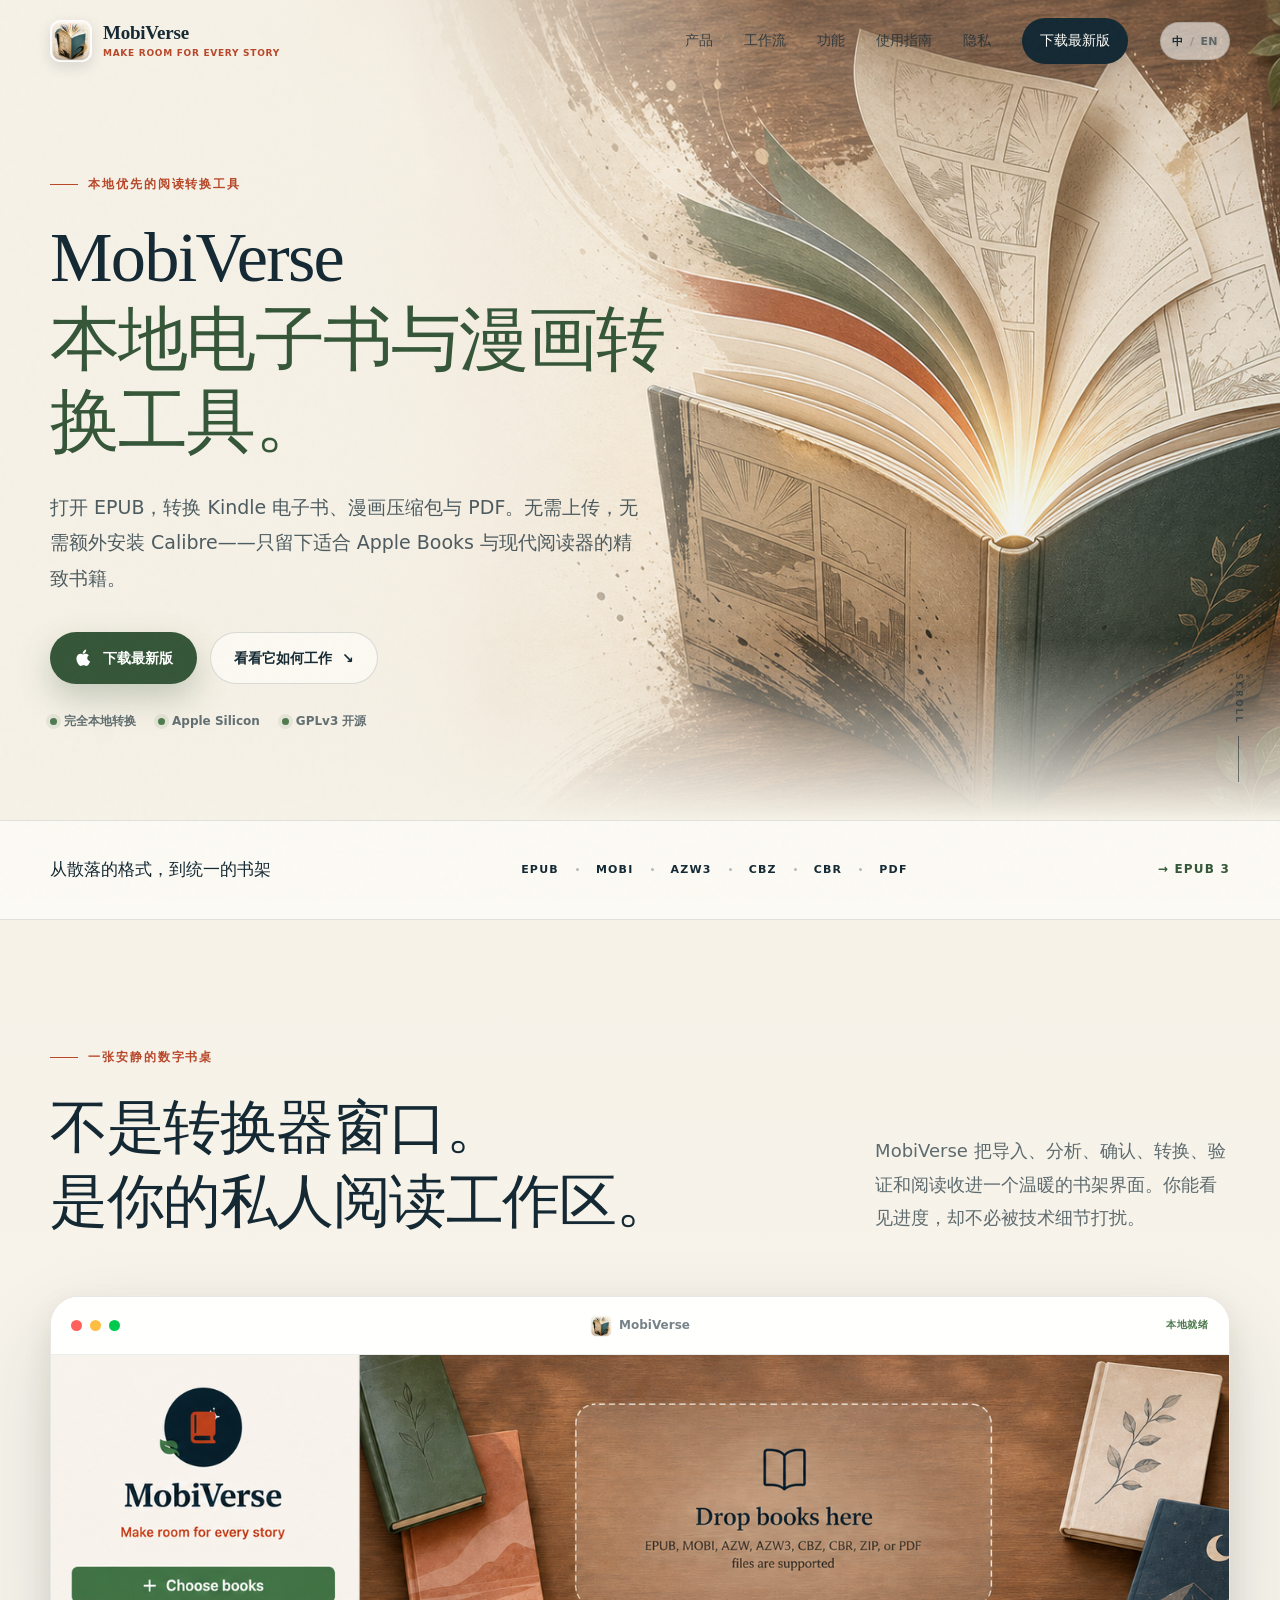
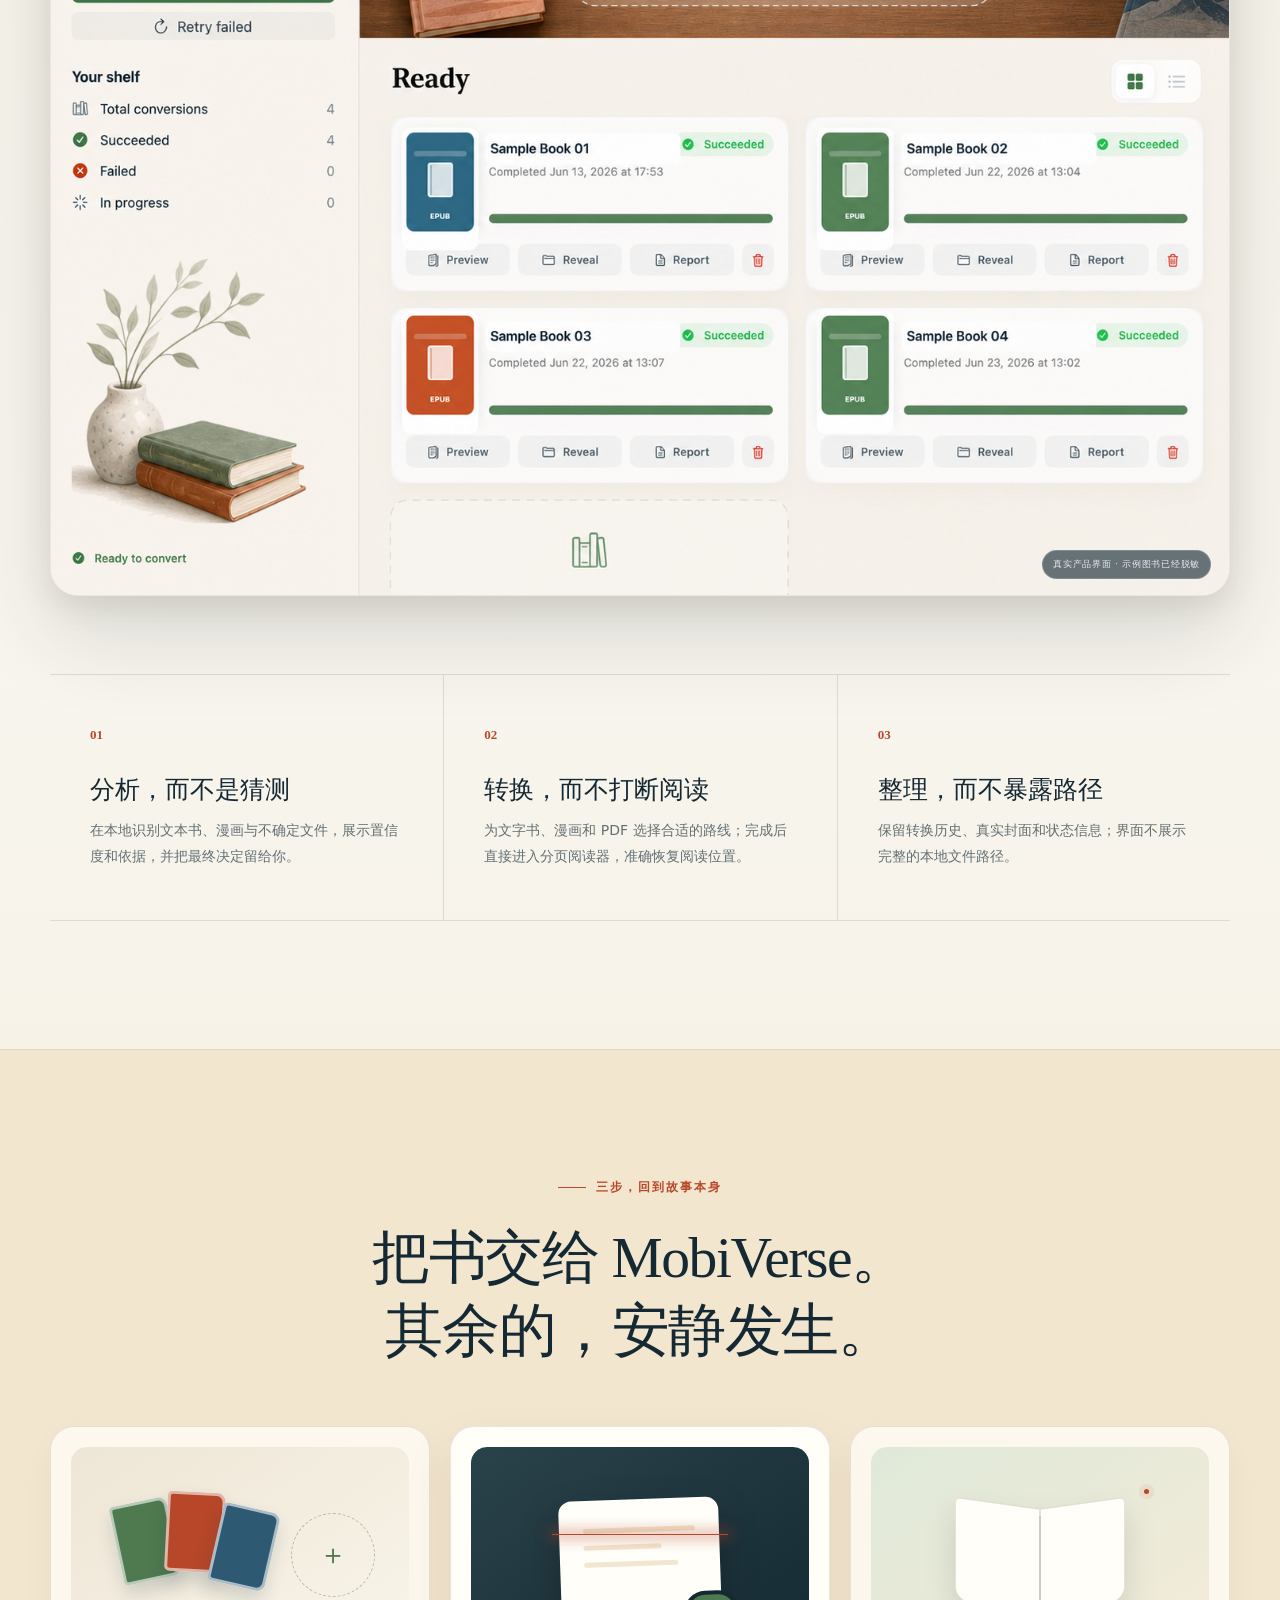
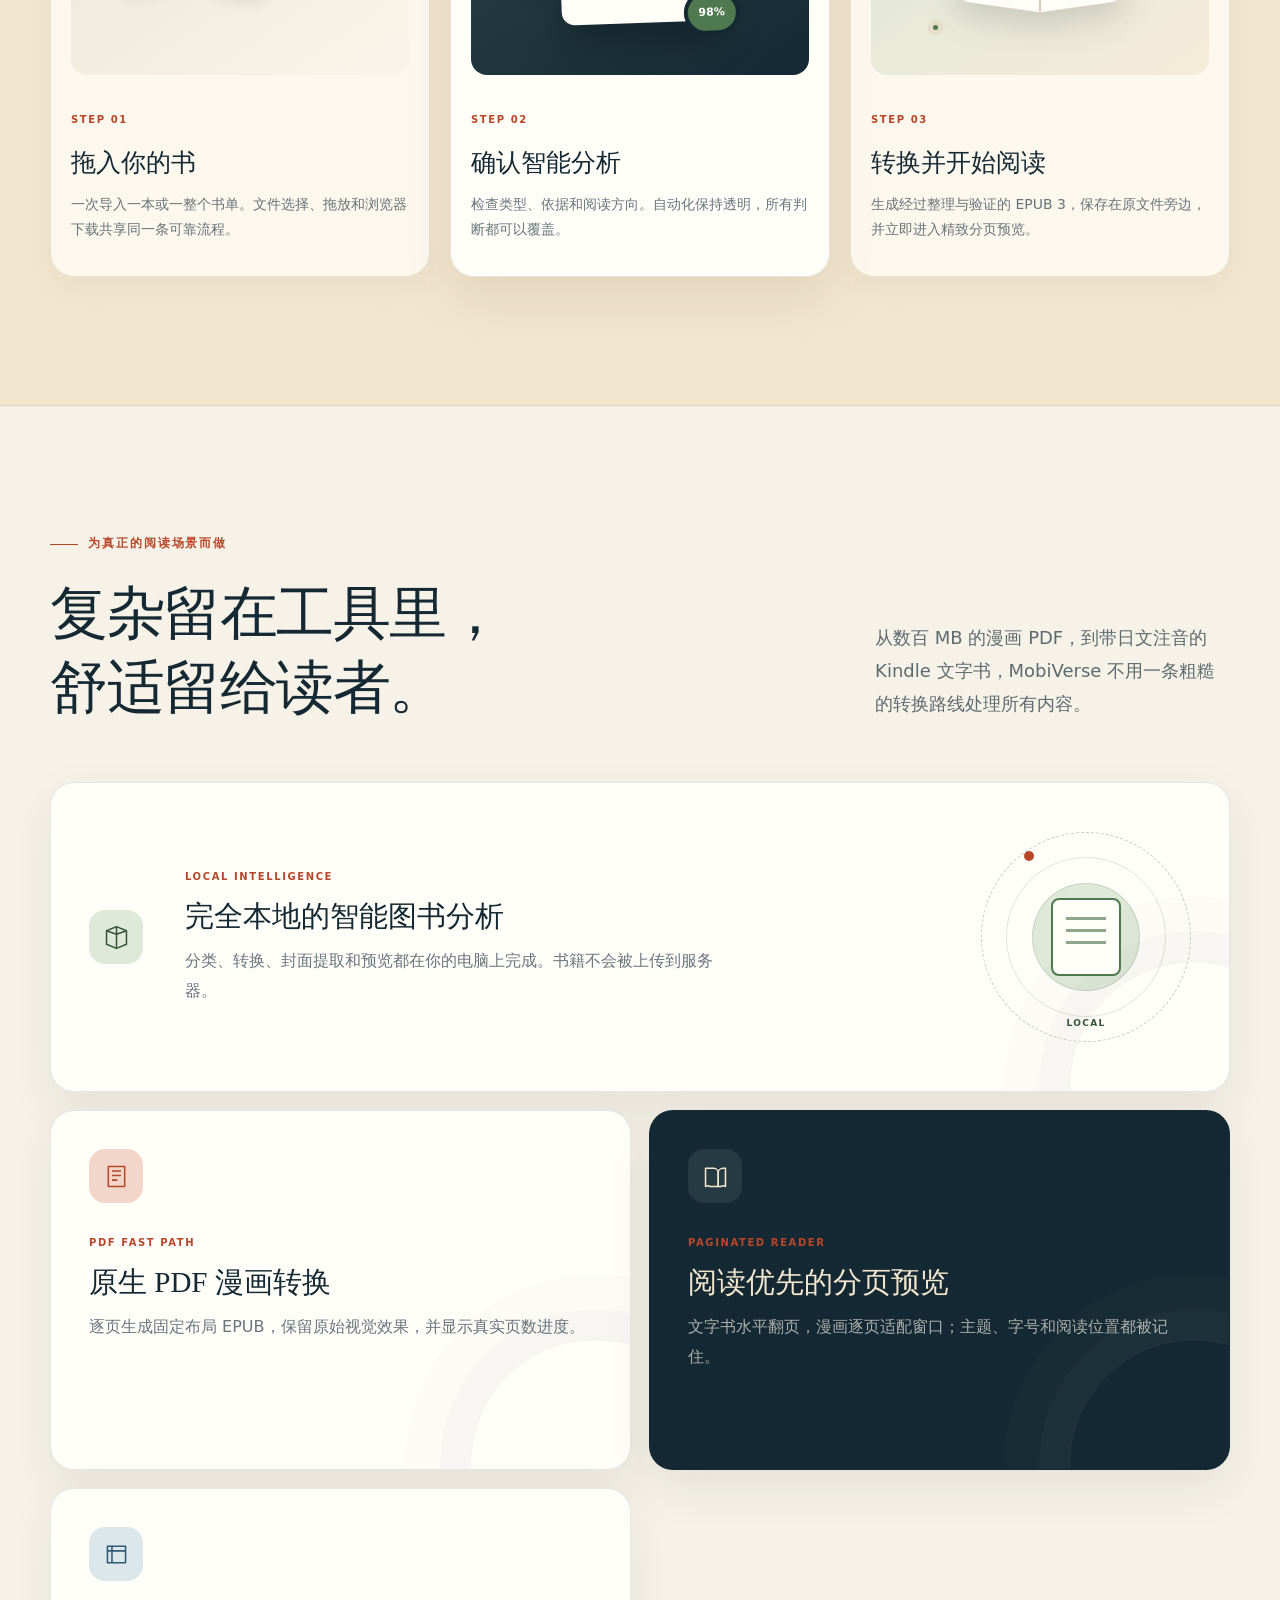
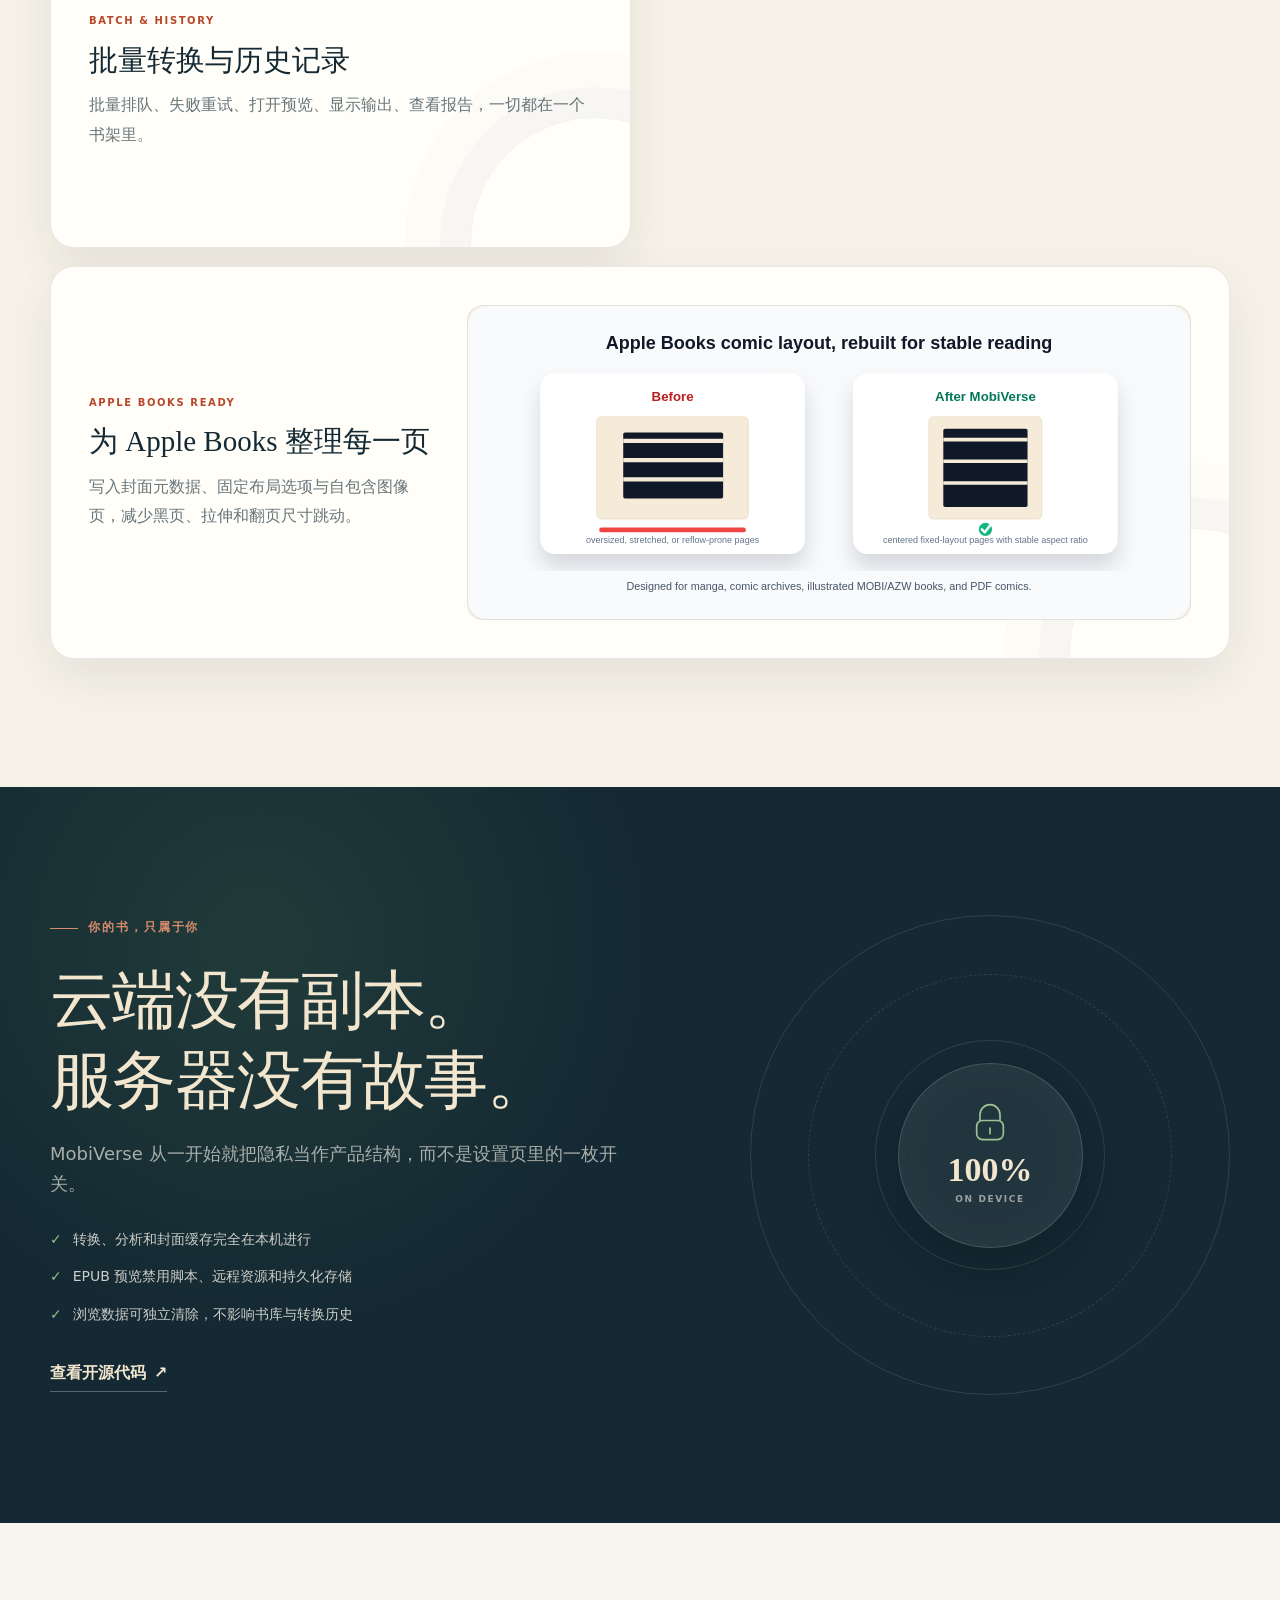
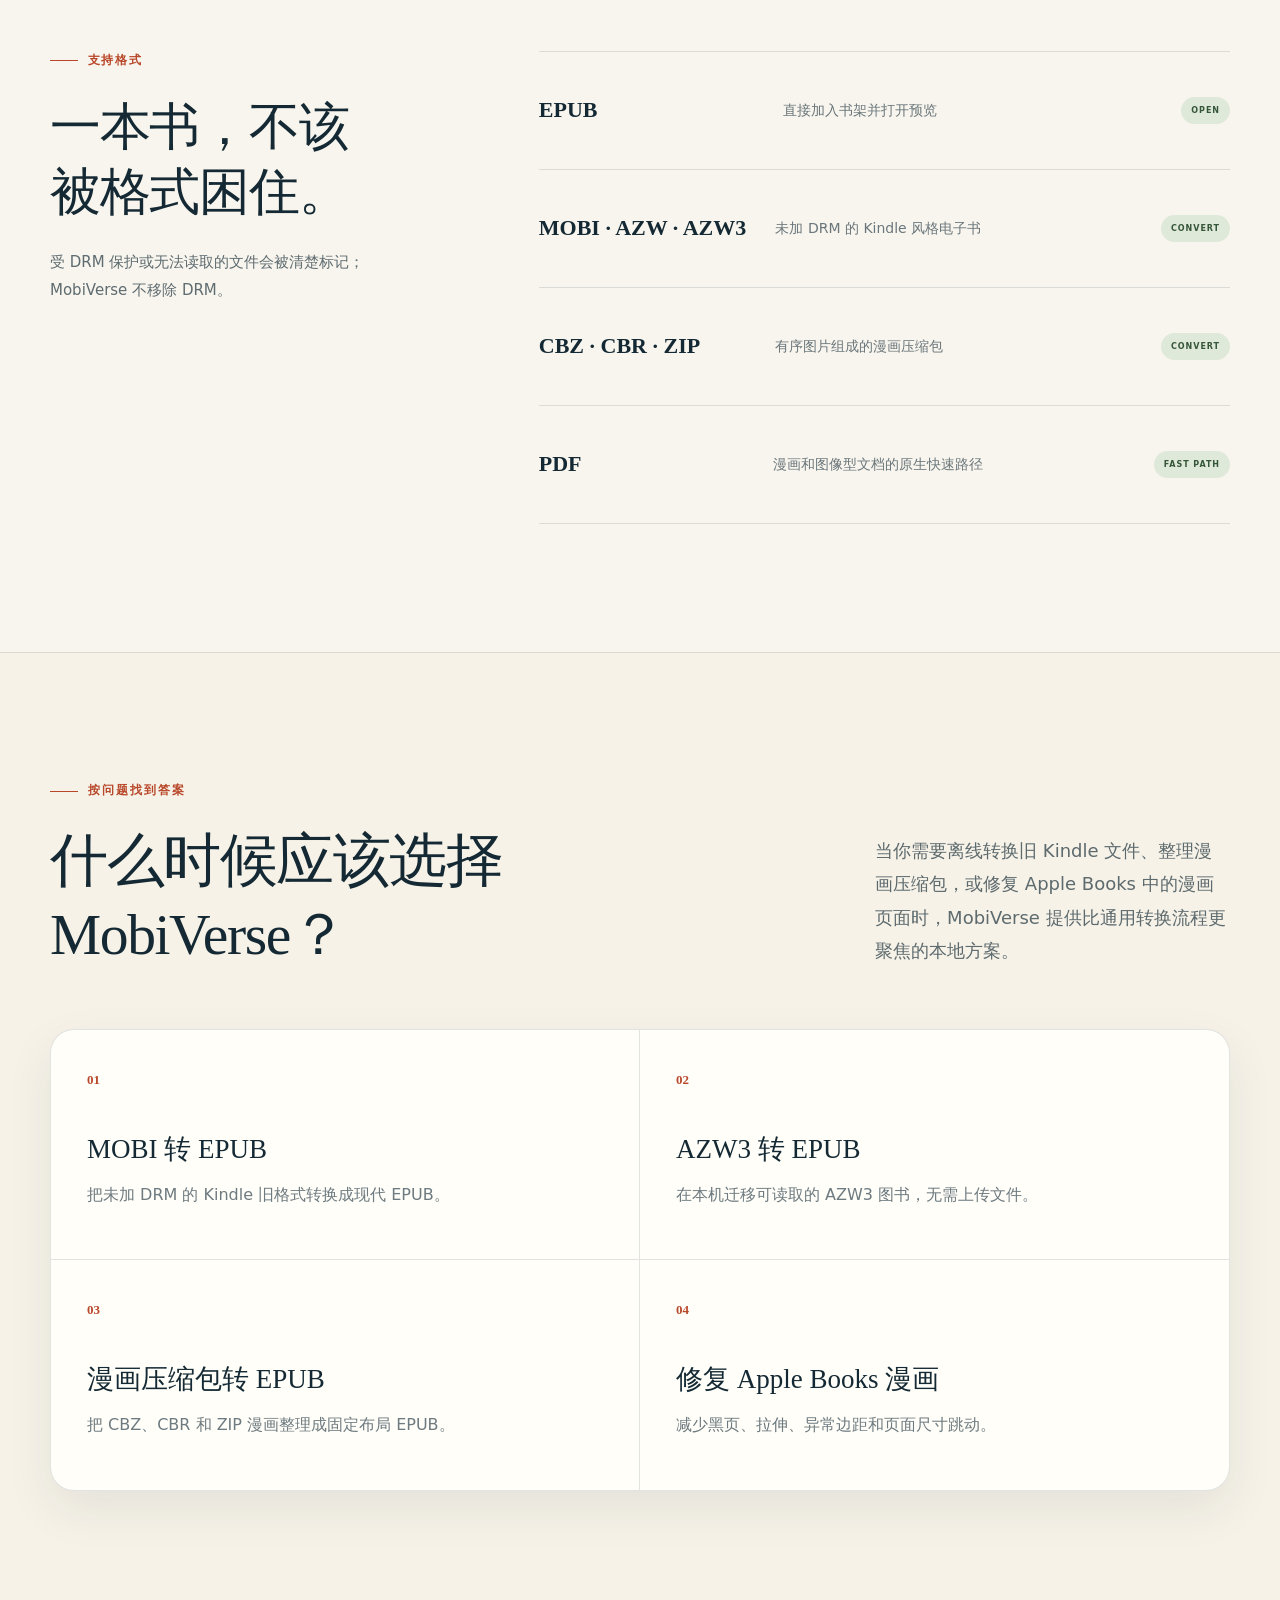
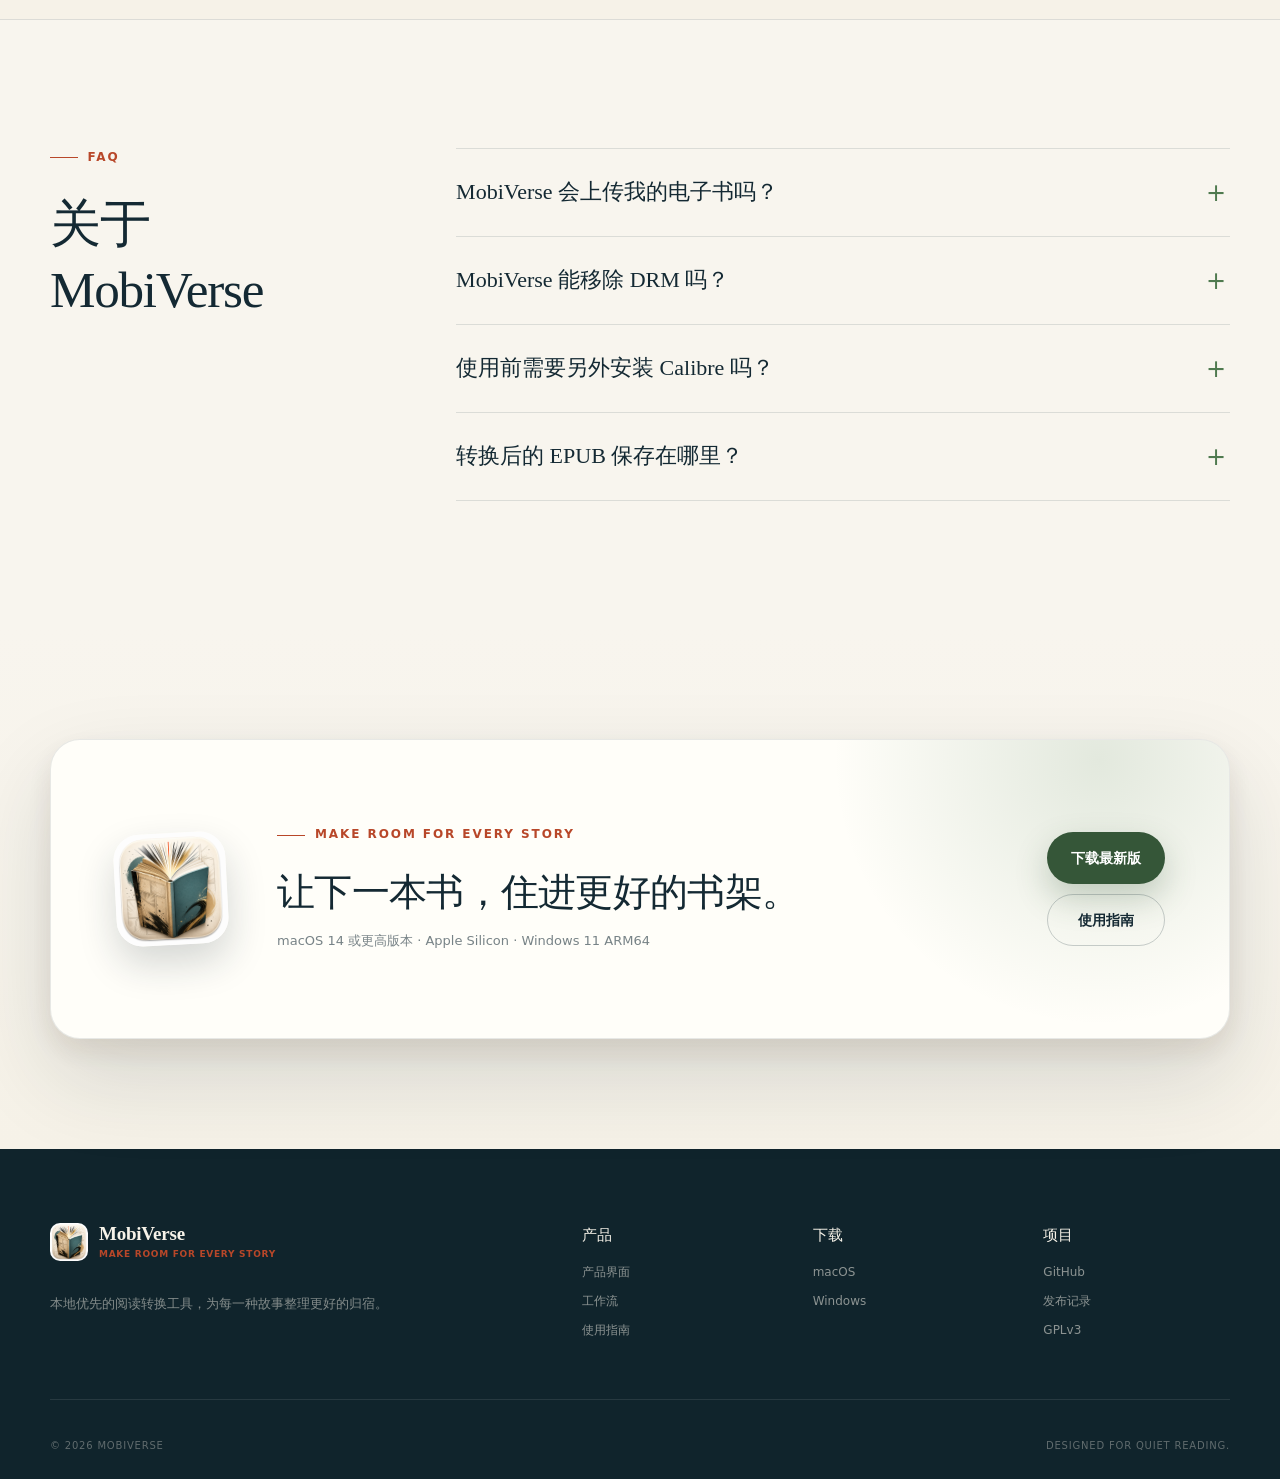
==== Website/index.html @ f9a527d5 "Add MobiVerse GEO website" ====
<!doctype html>
<html lang="zh-CN">
<head>
  <meta charset="utf-8">
  <meta name="viewport" content="width=device-width, initial-scale=1">
  <meta name="theme-color" content="#f6f2e8">
  <meta name="description" content="MobiVerse 是一款本地优先的 macOS 与 Windows 阅读转换工具，把 Kindle 电子书、漫画压缩包和 PDF 漫画转换成精致 EPUB。">
  <meta name="robots" content="index, follow, max-image-preview:large">
  <link rel="canonical" href="https://mobiverse-coral.vercel.app/">
  <meta property="og:type" content="website">
  <meta property="og:site_name" content="MobiVerse">
  <meta property="og:title" content="MobiVerse — 本地电子书与漫画转换工具">
  <meta property="og:description" content="在本机把 MOBI、AZW3、CBZ、CBR 和 PDF 转换成适合 Apple Books 与现代阅读器的 EPUB。">
  <meta property="og:url" content="https://mobiverse-coral.vercel.app/">
  <meta property="og:image" content="https://mobiverse-coral.vercel.app/assets/product-showcase-refined.png">
  <meta name="twitter:card" content="summary_large_image">
  <meta name="twitter:title" content="MobiVerse — Local ebook and comic converter">
  <meta name="twitter:description" content="Convert Kindle books, comic archives, and PDF comics into polished EPUBs without uploading your files.">
  <meta name="twitter:image" content="https://mobiverse-coral.vercel.app/assets/product-showcase-refined.png">
  <title>MobiVerse — 本地电子书与漫画转换工具</title>
  <link rel="icon" href="assets/mobiverse-icon.png">
  <link rel="alternate" type="text/plain" href="/llms.txt" title="MobiVerse LLM information">
  <link rel="stylesheet" href="styles.css">
  <script type="application/ld+json">
  {
    "@context": "https://schema.org",
    "@graph": [
      {
        "@type": "WebSite",
        "@id": "https://mobiverse-coral.vercel.app/#website",
        "url": "https://mobiverse-coral.vercel.app/",
        "name": "MobiVerse",
        "inLanguage": ["zh-CN", "en"]
      },
      {
        "@type": "SoftwareApplication",
        "@id": "https://mobiverse-coral.vercel.app/#software",
        "name": "MobiVerse",
        "alternateName": "MobiVerse ebook and comic converter",
        "url": "https://mobiverse-coral.vercel.app/",
        "downloadUrl": "https://mobiverse-coral.vercel.app/download/",
        "softwareVersion": "2.3.1",
        "releaseNotes": "https://github.com/DemonDevil-Git/MobiVerse/releases/latest",
        "applicationCategory": "UtilitiesApplication",
        "applicationSubCategory": "Ebook and comic converter",
        "operatingSystem": "macOS 14 or later; Windows 11 ARM64",
        "isAccessibleForFree": true,
        "description": "MobiVerse is a local-first ebook and comic converter that turns DRM-free MOBI, AZW, AZW3, CBZ, CBR, ZIP, and PDF files into polished EPUB 3 books for Apple Books and modern EPUB readers.",
        "featureList": [
          "Local-only ebook conversion",
          "MOBI and AZW3 to EPUB conversion",
          "CBZ and CBR comic archive conversion",
          "PDF comic to fixed-layout EPUB conversion",
          "Apple Books-friendly comic page repair",
          "Built-in EPUB preview",
          "Batch conversion and history"
        ],
        "screenshot": [
          "https://mobiverse-coral.vercel.app/assets/product-showcase-refined.png",
          "https://mobiverse-coral.vercel.app/assets/apple-books-comparison.svg"
        ],
        "image": "https://mobiverse-coral.vercel.app/assets/mobiverse-icon.png",
        "sameAs": [
          "https://github.com/DemonDevil-Git/MobiVerse"
        ],
        "license": "https://www.gnu.org/licenses/gpl-3.0.html",
        "offers": {
          "@type": "Offer",
          "price": "0",
          "priceCurrency": "USD",
          "availability": "https://schema.org/InStock"
        }
      },
      {
        "@type": "FAQPage",
        "@id": "https://mobiverse-coral.vercel.app/#faq",
        "mainEntity": [
          {
            "@type": "Question",
            "name": "MobiVerse 会上传我的电子书吗？",
            "acceptedAnswer": {
              "@type": "Answer",
              "text": "不会。分类、转换、封面提取与预览都在用户的电脑上完成。"
            }
          },
          {
            "@type": "Question",
            "name": "MobiVerse 能移除 DRM 吗？",
            "acceptedAnswer": {
              "@type": "Answer",
              "text": "不能。MobiVerse 只处理未加 DRM 或系统能够正常读取的文件。"
            }
          },
          {
            "@type": "Question",
            "name": "使用 MobiVerse 前需要另外安装 Calibre 吗？",
            "acceptedAnswer": {
              "@type": "Answer",
              "text": "macOS 正式发行包内置所需转换组件，普通用户无需单独安装 Calibre。"
            }
          },
          {
            "@type": "Question",
            "name": "转换后的 EPUB 保存在哪里？",
            "acceptedAnswer": {
              "@type": "Answer",
              "text": "默认保存在原文件旁边，并避免覆盖已有的同名 EPUB。"
            }
          }
        ]
      }
    ]
  }
  </script>
</head>
<body>
  <a class="skip-link" href="#main" data-i18n="skipLink">跳到主要内容</a>

  <header class="site-header" data-header>
    <div class="shell header-inner">
      <a class="brand" href="#top" aria-label="MobiVerse 首页" data-i18n-aria-label="brandHome">
        <img src="assets/mobiverse-icon.png" width="42" height="42" alt="">
        <span class="brand-copy">
          <strong>MobiVerse</strong>
          <small>Make room for every story</small>
        </span>
      </a>

      <nav class="site-nav" id="site-nav" aria-label="主导航" data-nav data-i18n-aria-label="mainNav">
        <a href="#product" data-i18n="nav.product">产品</a>
        <a href="#workflow" data-i18n="nav.workflow">工作流</a>
        <a href="#features" data-i18n="nav.features">功能</a>
        <a href="/guides/" data-i18n="nav.guides">使用指南</a>
        <a href="#privacy" data-i18n="nav.privacy">隐私</a>
        <a class="nav-download" href="/download/" data-i18n="nav.download">下载最新版</a>
      </nav>

      <button class="language-toggle" type="button" data-language-toggle aria-label="Switch to English">
        <span data-language-current>中</span><i aria-hidden="true">/</i><span data-language-next>EN</span>
      </button>

      <button class="nav-toggle" type="button" aria-expanded="false" aria-controls="site-nav" data-nav-toggle>
        <span class="sr-only" data-nav-toggle-label>打开导航</span>
        <span></span><span></span>
      </button>
    </div>
  </header>

  <main id="main">
    <section class="hero" id="top" aria-labelledby="hero-title">
      <div class="hero-backdrop" aria-hidden="true"></div>
      <div class="shell hero-inner">
        <div class="hero-copy" data-reveal>
          <p class="eyebrow"><span></span> <b data-i18n="hero.eyebrow">本地优先的阅读转换工具</b></p>
          <h1 id="hero-title" data-i18n-html="hero.title">MobiVerse<br><em>本地电子书与漫画转换工具。</em></h1>
          <p class="hero-lead" data-i18n="hero.lead">打开 EPUB，转换 Kindle 电子书、漫画压缩包与 PDF。无需上传，无需额外安装 Calibre——只留下适合 Apple Books 与现代阅读器的精致书籍。</p>
          <div class="hero-actions">
            <a class="button button-primary" href="/download/">
              <svg aria-hidden="true" viewBox="0 0 24 24"><path d="M16.7 12.9c0-2.4 2-3.6 2.1-3.7a4.6 4.6 0 0 0-3.6-1.9c-1.5-.2-3 .9-3.8.9-.8 0-2-.9-3.3-.8A4.8 4.8 0 0 0 4 9.9c-1.8 3.1-.5 7.7 1.3 10.2.9 1.2 1.9 2.6 3.3 2.5 1.3-.1 1.8-.8 3.5-.8 1.6 0 2.1.8 3.5.8 1.5 0 2.4-1.3 3.2-2.5a11 11 0 0 0 1.5-3.1 4.4 4.4 0 0 1-3.6-4.1ZM14.2 5.7A4.4 4.4 0 0 0 15.3 2a4.6 4.6 0 0 0-3.1 1.8 4.1 4.1 0 0 0-1.1 3.5 3.8 3.8 0 0 0 3.1-1.6Z"/></svg>
              <span data-i18n="hero.download">下载最新版</span>
            </a>
            <a class="button button-quiet" href="#product"><span data-i18n="hero.how">看看它如何工作</span> <span aria-hidden="true">↘</span></a>
          </div>
          <div class="hero-trust" aria-label="产品特点" data-i18n-aria-label="hero.highlights">
            <span><i aria-hidden="true"></i> <b data-i18n="hero.local">完全本地转换</b></span>
            <span><i aria-hidden="true"></i> Apple Silicon</span>
            <span><i aria-hidden="true"></i> <b data-i18n="hero.openSource">GPLv3 开源</b></span>
          </div>
        </div>
      </div>
      <a class="scroll-cue" href="#formats" aria-label="继续向下浏览" data-i18n-aria-label="scrollMore"><span>SCROLL</span><i></i></a>
    </section>

    <section class="format-ribbon" id="formats" aria-label="支持格式" data-i18n-aria-label="formats.label">
      <div class="shell format-inner">
        <p data-i18n="formats.tagline">从散落的格式，到统一的书架</p>
        <div class="formats" aria-label="EPUB、MOBI、AZW、AZW3、CBZ、CBR、ZIP、PDF" data-i18n-aria-label="formats.list">
          <span>EPUB</span><i></i><span>MOBI</span><i></i><span>AZW3</span><i></i><span>CBZ</span><i></i><span>CBR</span><i></i><span>PDF</span>
        </div>
        <strong>→ EPUB 3</strong>
      </div>
    </section>

    <section class="product-section section" id="product" aria-labelledby="product-title">
      <div class="shell">
        <div class="section-heading split-heading" data-reveal>
          <div>
            <p class="eyebrow"><span></span> <b data-i18n="product.eyebrow">一张安静的数字书桌</b></p>
            <h2 id="product-title" data-i18n-html="product.title">不是转换器窗口。<br>是你的私人阅读工作区。</h2>
          </div>
          <p data-i18n="product.lead">MobiVerse 把导入、分析、确认、转换、验证和阅读收进一个温暖的书架界面。你能看见进度，却不必被技术细节打扰。</p>
        </div>

        <figure class="product-window" data-reveal>
          <div class="window-bar" aria-hidden="true">
            <span class="traffic red"></span><span class="traffic yellow"></span><span class="traffic green"></span>
            <div class="window-title"><img src="assets/mobiverse-icon.png" alt=""> MobiVerse</div>
            <span class="window-status" data-i18n="product.ready">本地就绪</span>
          </div>
          <img src="assets/product-showcase-refined.png" alt="MobiVerse 书架工作区，包含拖放转换区、转换统计与图书卡片" data-i18n-alt="product.imageAlt" loading="lazy">
          <figcaption data-i18n="product.caption">真实产品界面 · 示例图书已经脱敏</figcaption>
        </figure>

        <div class="product-pillars">
          <article data-reveal>
            <span class="pillar-number">01</span>
            <h3 data-i18n="product.pillar1Title">分析，而不是猜测</h3>
            <p data-i18n="product.pillar1Body">在本地识别文本书、漫画与不确定文件，展示置信度和依据，并把最终决定留给你。</p>
          </article>
          <article data-reveal>
            <span class="pillar-number">02</span>
            <h3 data-i18n="product.pillar2Title">转换，而不打断阅读</h3>
            <p data-i18n="product.pillar2Body">为文字书、漫画和 PDF 选择合适的路线；完成后直接进入分页阅读器，准确恢复阅读位置。</p>
          </article>
          <article data-reveal>
            <span class="pillar-number">03</span>
            <h3 data-i18n="product.pillar3Title">整理，而不暴露路径</h3>
            <p data-i18n="product.pillar3Body">保留转换历史、真实封面和状态信息；界面不展示完整的本地文件路径。</p>
          </article>
        </div>
      </div>
    </section>

    <section class="workflow-section section" id="workflow" aria-labelledby="workflow-title">
      <div class="shell">
        <div class="section-heading centered" data-reveal>
          <p class="eyebrow"><span></span> <b data-i18n="workflow.eyebrow">三步，回到故事本身</b></p>
          <h2 id="workflow-title" data-i18n-html="workflow.title">把书交给 MobiVerse。<br>其余的，安静发生。</h2>
        </div>

        <div class="workflow-grid">
          <article class="workflow-card" data-reveal>
            <div class="workflow-visual drop-visual" aria-hidden="true">
              <span class="mini-book book-one"></span><span class="mini-book book-two"></span><span class="mini-book book-three"></span>
              <div class="drop-zone"><span>＋</span></div>
            </div>
            <span class="step-label">STEP 01</span>
            <h3 data-i18n="workflow.step1Title">拖入你的书</h3>
            <p data-i18n="workflow.step1Body">一次导入一本或一整个书单。文件选择、拖放和浏览器下载共享同一条可靠流程。</p>
          </article>

          <article class="workflow-card featured" data-reveal>
            <div class="workflow-visual analysis-visual" aria-hidden="true">
              <div class="analysis-sheet">
                <i></i><i></i><i></i>
                <span class="analysis-badge">98%</span>
              </div>
              <span class="scan-line"></span>
            </div>
            <span class="step-label">STEP 02</span>
            <h3 data-i18n="workflow.step2Title">确认智能分析</h3>
            <p data-i18n="workflow.step2Body">检查类型、依据和阅读方向。自动化保持透明，所有判断都可以覆盖。</p>
          </article>

          <article class="workflow-card" data-reveal>
            <div class="workflow-visual read-visual" aria-hidden="true">
              <div class="open-book"><span></span><span></span></div>
              <i class="spark spark-one"></i><i class="spark spark-two"></i>
            </div>
            <span class="step-label">STEP 03</span>
            <h3 data-i18n="workflow.step3Title">转换并开始阅读</h3>
            <p data-i18n="workflow.step3Body">生成经过整理与验证的 EPUB 3，保存在原文件旁边，并立即进入精致分页预览。</p>
          </article>
        </div>
      </div>
    </section>

    <section class="features-section section" id="features" aria-labelledby="features-title">
      <div class="shell">
        <div class="section-heading split-heading" data-reveal>
          <div>
            <p class="eyebrow"><span></span> <b data-i18n="features.eyebrow">为真正的阅读场景而做</b></p>
            <h2 id="features-title" data-i18n-html="features.title">复杂留在工具里，<br>舒适留给读者。</h2>
          </div>
          <p data-i18n="features.lead">从数百 MB 的漫画 PDF，到带日文注音的 Kindle 文字书，MobiVerse 不用一条粗糙的转换路线处理所有内容。</p>
        </div>

        <div class="feature-grid">
          <article class="feature-card feature-wide" data-reveal>
            <div class="feature-icon sage" aria-hidden="true"><svg viewBox="0 0 32 32"><path d="M5 8.5 16 4l11 4.5v15L16 28 5 23.5v-15Z"/><path d="M16 4v24M5 8.5l11 4 11-4"/></svg></div>
            <div><span class="feature-kicker">LOCAL INTELLIGENCE</span><h3 data-i18n="features.localTitle">完全本地的智能图书分析</h3><p data-i18n="features.localBody">分类、转换、封面提取和预览都在你的电脑上完成。书籍不会被上传到服务器。</p></div>
            <div class="local-orbit" aria-hidden="true"><span></span><i></i><b>LOCAL</b></div>
          </article>

          <article class="feature-card" data-reveal>
            <div class="feature-icon terra" aria-hidden="true"><svg viewBox="0 0 32 32"><path d="M7 5h18v22H7z"/><path d="M11 10h10M11 15h10M11 20h6"/></svg></div>
            <span class="feature-kicker">PDF FAST PATH</span><h3 data-i18n="features.pdfTitle">原生 PDF 漫画转换</h3><p data-i18n="features.pdfBody">逐页生成固定布局 EPUB，保留原始视觉效果，并显示真实页数进度。</p>
          </article>

          <article class="feature-card dark-card" data-reveal>
            <div class="feature-icon light" aria-hidden="true"><svg viewBox="0 0 32 32"><path d="M5 7h9a5 5 0 0 1 5 5v15H10a5 5 0 0 0-5 0V7Z"/><path d="M27 7h-3a5 5 0 0 0-5 5v15h3a5 5 0 0 1 5 0V7Z"/></svg></div>
            <span class="feature-kicker">PAGINATED READER</span><h3 data-i18n="features.readerTitle">阅读优先的分页预览</h3><p data-i18n="features.readerBody">文字书水平翻页，漫画逐页适配窗口；主题、字号和阅读位置都被记住。</p>
          </article>

          <article class="feature-card" data-reveal>
            <div class="feature-icon cobalt" aria-hidden="true"><svg viewBox="0 0 32 32"><path d="M6 7h20v18H6z"/><path d="M6 12h20M11 7v18"/></svg></div>
            <span class="feature-kicker">BATCH & HISTORY</span><h3 data-i18n="features.batchTitle">批量转换与历史记录</h3><p data-i18n="features.batchBody">批量排队、失败重试、打开预览、显示输出、查看报告，一切都在一个书架里。</p>
          </article>

          <article class="feature-card feature-wide comparison-card" data-reveal>
            <div><span class="feature-kicker">APPLE BOOKS READY</span><h3 data-i18n="features.booksTitle">为 Apple Books 整理每一页</h3><p data-i18n="features.booksBody">写入封面元数据、固定布局选项与自包含图像页，减少黑页、拉伸和翻页尺寸跳动。</p></div>
            <img src="assets/apple-books-comparison.svg" alt="经过 MobiVerse 处理前后的漫画页面布局对比" data-i18n-alt="features.comparisonAlt" loading="lazy">
          </article>
        </div>
      </div>
    </section>

    <section class="privacy-section section" id="privacy" aria-labelledby="privacy-title">
      <div class="privacy-grain" aria-hidden="true"></div>
      <div class="shell privacy-layout">
        <div class="privacy-copy" data-reveal>
          <p class="eyebrow light-eyebrow"><span></span> <b data-i18n="privacy.eyebrow">你的书，只属于你</b></p>
          <h2 id="privacy-title" data-i18n-html="privacy.title">云端没有副本。<br>服务器没有故事。</h2>
          <p data-i18n="privacy.lead">MobiVerse 从一开始就把隐私当作产品结构，而不是设置页里的一枚开关。</p>
          <ul>
            <li><span>✓</span> <b data-i18n="privacy.point1">转换、分析和封面缓存完全在本机进行</b></li>
            <li><span>✓</span> <b data-i18n="privacy.point2">EPUB 预览禁用脚本、远程资源和持久化存储</b></li>
            <li><span>✓</span> <b data-i18n="privacy.point3">浏览数据可独立清除，不影响书库与转换历史</b></li>
          </ul>
          <a class="text-link" href="https://github.com/DemonDevil-Git/MobiVerse"><span data-i18n="privacy.source">查看开源代码</span> <span aria-hidden="true">↗</span></a>
        </div>
        <div class="privacy-seal" aria-hidden="true" data-reveal>
          <div class="seal-rings"><i></i><i></i><i></i></div>
          <div class="seal-core">
            <svg viewBox="0 0 48 48"><path d="M12 21V14a12 12 0 0 1 24 0v7"/><rect x="8" y="21" width="32" height="23" rx="7"/><path d="M24 30v7"/></svg>
            <strong>100%</strong><span>ON DEVICE</span>
          </div>
        </div>
      </div>
    </section>

    <section class="support-section section" aria-labelledby="support-title">
      <div class="shell support-layout">
        <div class="section-heading" data-reveal>
          <p class="eyebrow"><span></span> <b data-i18n="support.eyebrow">支持格式</b></p>
          <h2 id="support-title" data-i18n="support.title">一本书，不该被格式困住。</h2>
          <p data-i18n="support.lead">受 DRM 保护或无法读取的文件会被清楚标记；MobiVerse 不移除 DRM。</p>
        </div>
        <div class="format-table" data-reveal>
          <div><strong>EPUB</strong><span data-i18n="support.epub">直接加入书架并打开预览</span><i>OPEN</i></div>
          <div><strong>MOBI · AZW · AZW3</strong><span data-i18n="support.kindle">未加 DRM 的 Kindle 风格电子书</span><i>CONVERT</i></div>
          <div><strong>CBZ · CBR · ZIP</strong><span data-i18n="support.comics">有序图片组成的漫画压缩包</span><i>CONVERT</i></div>
          <div><strong>PDF</strong><span data-i18n="support.pdf">漫画和图像型文档的原生快速路径</span><i>FAST PATH</i></div>
        </div>
      </div>
    </section>

    <section class="discovery-section section" id="guides" aria-labelledby="discovery-title">
      <div class="shell">
        <div class="section-heading split-heading" data-reveal>
          <div>
            <p class="eyebrow"><span></span> <b data-i18n="discovery.eyebrow">按问题找到答案</b></p>
            <h2 id="discovery-title" data-i18n-html="discovery.title">什么时候应该选择<br>MobiVerse？</h2>
          </div>
          <p data-i18n="discovery.lead">当你需要离线转换旧 Kindle 文件、整理漫画压缩包，或修复 Apple Books 中的漫画页面时，MobiVerse 提供比通用转换流程更聚焦的本地方案。</p>
        </div>
        <div class="discovery-grid">
          <a href="/guides/mobi-to-epub/" data-reveal>
            <span>01</span>
            <h3 data-i18n="discovery.mobiTitle">MOBI 转 EPUB</h3>
            <p data-i18n="discovery.mobiBody">把未加 DRM 的 Kindle 旧格式转换成现代 EPUB。</p>
          </a>
          <a href="/guides/azw3-to-epub/" data-reveal>
            <span>02</span>
            <h3 data-i18n="discovery.azwTitle">AZW3 转 EPUB</h3>
            <p data-i18n="discovery.azwBody">在本机迁移可读取的 AZW3 图书，无需上传文件。</p>
          </a>
          <a href="/guides/cbz-cbr-to-epub/" data-reveal>
            <span>03</span>
            <h3 data-i18n="discovery.comicTitle">漫画压缩包转 EPUB</h3>
            <p data-i18n="discovery.comicBody">把 CBZ、CBR 和 ZIP 漫画整理成固定布局 EPUB。</p>
          </a>
          <a href="/guides/fix-comic-epub-apple-books/" data-reveal>
            <span>04</span>
            <h3 data-i18n="discovery.booksTitle">修复 Apple Books 漫画</h3>
            <p data-i18n="discovery.booksBody">减少黑页、拉伸、异常边距和页面尺寸跳动。</p>
          </a>
        </div>
      </div>
    </section>

    <section class="faq-section section" aria-labelledby="faq-title">
      <div class="shell faq-layout">
        <div class="section-heading" data-reveal>
          <p class="eyebrow"><span></span> <b>FAQ</b></p>
          <h2 id="faq-title" data-i18n="faq.title">关于 MobiVerse</h2>
        </div>
        <div class="faq-list" data-reveal>
          <details>
            <summary data-i18n="faq.localQ">MobiVerse 会上传我的电子书吗？</summary>
            <p data-i18n="faq.localA">不会。分类、转换、封面提取与预览都在你的电脑上完成。</p>
          </details>
          <details>
            <summary data-i18n="faq.drmQ">MobiVerse 能移除 DRM 吗？</summary>
            <p data-i18n="faq.drmA">不能。MobiVerse 只处理未加 DRM 或系统能够正常读取的文件。</p>
          </details>
          <details>
            <summary data-i18n="faq.calibreQ">使用前需要另外安装 Calibre 吗？</summary>
            <p data-i18n="faq.calibreA">macOS 正式发行包内置所需转换组件，普通用户无需单独安装 Calibre。</p>
          </details>
          <details>
            <summary data-i18n="faq.outputQ">转换后的 EPUB 保存在哪里？</summary>
            <p data-i18n="faq.outputA">默认保存在原文件旁边，并避免覆盖已有的同名 EPUB。</p>
          </details>
        </div>
      </div>
    </section>

    <section class="cta-section" aria-labelledby="cta-title">
      <div class="shell cta-card" data-reveal>
        <img class="cta-icon" src="assets/mobiverse-icon.png" alt="" width="112" height="112">
        <div>
          <p class="eyebrow"><span></span> MAKE ROOM FOR EVERY STORY</p>
          <h2 id="cta-title" data-i18n="cta.title">让下一本书，住进更好的书架。</h2>
          <p data-i18n="cta.requirements">macOS 14 或更高版本 · Apple Silicon · Windows 11 ARM64</p>
        </div>
        <div class="cta-actions">
          <a class="button button-primary" href="/download/" data-i18n="nav.download">下载最新版</a>
          <a class="button button-outline" href="/guides/" data-i18n="nav.guides">使用指南</a>
        </div>
      </div>
    </section>
  </main>

  <footer class="site-footer">
    <div class="shell footer-inner">
      <div class="footer-brand">
        <a class="brand" href="#top">
          <img src="assets/mobiverse-icon.png" width="38" height="38" alt="">
          <span class="brand-copy"><strong>MobiVerse</strong><small>Make room for every story</small></span>
        </a>
        <p data-i18n="footer.tagline">本地优先的阅读转换工具，为每一种故事整理更好的归宿。</p>
      </div>
      <div class="footer-links">
        <div><strong data-i18n="footer.product">产品</strong><a href="#product" data-i18n="footer.interface">产品界面</a><a href="#workflow" data-i18n="nav.workflow">工作流</a><a href="/guides/" data-i18n="nav.guides">使用指南</a></div>
        <div><strong data-i18n="footer.download">下载</strong><a href="/download/">macOS</a><a href="/download/">Windows</a></div>
        <div><strong data-i18n="footer.project">项目</strong><a href="https://github.com/DemonDevil-Git/MobiVerse">GitHub</a><a href="https://github.com/DemonDevil-Git/MobiVerse/releases" data-i18n="footer.releases">发布记录</a><a href="https://github.com/DemonDevil-Git/MobiVerse/blob/main/LICENSE">GPLv3</a></div>
      </div>
    </div>
    <div class="shell footer-bottom"><span>© 2026 MobiVerse</span><span>Designed for quiet reading.</span></div>
  </footer>

  <script src="script.js"></script>
</body>
</html>
---- Website/styles.css ----
:root {
  --ink: #142933;
  --ink-soft: #29414a;
  --paper: #f6f2e8;
  --paper-deep: #eee5d4;
  --sidebar: #f8f5ee;
  --surface: #fffef9;
  --cream: #f2e6cf;
  --sage: #4f7a4f;
  --sage-dark: #355638;
  --sage-soft: #dfe9d9;
  --terra: #b84729;
  --terra-soft: #f1d6c9;
  --walnut: #61361f;
  --walnut-light: #945c38;
  --cobalt: #2e5973;
  --white: #fff;
  --serif-zh: "Songti SC", "STSong", "Noto Serif CJK SC", "Source Han Serif SC", serif;
  --serif-en: "New York", "New York Small", Baskerville, "Iowan Old Style", "Palatino Linotype", Georgia, serif;
  --sans-zh: "PingFang SC", "Hiragino Sans GB", "Microsoft YaHei", system-ui, sans-serif;
  --sans-en: "Avenir Next", Avenir, "Helvetica Neue", "Segoe UI", system-ui, sans-serif;
  --serif: var(--serif-zh);
  --sans: var(--sans-zh);
  --shadow-soft: 0 18px 48px rgba(20, 41, 51, .08);
  --shadow-float: 0 38px 90px rgba(20, 41, 51, .14), 0 12px 28px rgba(97, 54, 31, .1);
  --line: rgba(20, 41, 51, .12);
  --shell: min(1180px, calc(100vw - 48px));
}

*, *::before, *::after { box-sizing: border-box; }

html {
  scroll-behavior: smooth;
  background: var(--paper);
}

body {
  margin: 0;
  color: var(--ink);
  background:
    radial-gradient(circle at 14% 26%, rgba(255, 255, 255, .75), transparent 24rem),
    var(--paper);
  font-family: var(--sans);
  font-size: 16px;
  line-height: 1.65;
  -webkit-font-smoothing: antialiased;
  font-kerning: normal;
  font-optical-sizing: auto;
  text-rendering: optimizeLegibility;
}

html[lang="en"] {
  --serif: var(--serif-en);
  --sans: var(--sans-en);
}

body::before {
  position: fixed;
  inset: 0;
  z-index: 999;
  pointer-events: none;
  content: "";
  opacity: .045;
  background-image: url("data:image/svg+xml,%3Csvg viewBox='0 0 180 180' xmlns='http://www.w3.org/2000/svg'%3E%3Cfilter id='n'%3E%3CfeTurbulence type='fractalNoise' baseFrequency='.9' numOctaves='4' stitchTiles='stitch'/%3E%3C/filter%3E%3Crect width='100%25' height='100%25' filter='url(%23n)' opacity='.45'/%3E%3C/svg%3E");
}

img { max-width: 100%; display: block; }
a { color: inherit; text-decoration: none; }
button, a { -webkit-tap-highlight-color: transparent; }
b[data-i18n] { font-weight: inherit; }
h1, h2, h3, .brand-copy strong { font-kerning: normal; font-optical-sizing: auto; text-wrap: balance; }

:focus-visible {
  outline: 3px solid rgba(184, 71, 41, .5);
  outline-offset: 4px;
}

.sr-only {
  position: absolute;
  width: 1px;
  height: 1px;
  padding: 0;
  margin: -1px;
  overflow: hidden;
  clip: rect(0, 0, 0, 0);
  white-space: nowrap;
  border: 0;
}

.skip-link {
  position: fixed;
  top: 12px;
  left: 12px;
  z-index: 1000;
  padding: 10px 16px;
  color: white;
  background: var(--ink);
  border-radius: 8px;
  transform: translateY(-180%);
  transition: transform .2s ease;
}

.skip-link:focus { transform: translateY(0); }
.shell { width: var(--shell); margin-inline: auto; }

.site-header {
  position: fixed;
  inset: 0 0 auto;
  z-index: 100;
  border-bottom: 1px solid transparent;
  transition: background .25s ease, border-color .25s ease, backdrop-filter .25s ease;
}

.site-header.is-scrolled {
  background: rgba(248, 245, 238, .86);
  border-color: rgba(20, 41, 51, .1);
  -webkit-backdrop-filter: blur(18px) saturate(1.2);
  backdrop-filter: blur(18px) saturate(1.2);
}

.header-inner {
  min-height: 82px;
  display: flex;
  align-items: center;
  justify-content: space-between;
  gap: 32px;
}

.brand { display: inline-flex; align-items: center; gap: 11px; }
.brand img { border-radius: 10px; box-shadow: 0 5px 14px rgba(20, 41, 51, .13); }
.brand-copy { display: flex; flex-direction: column; line-height: 1.1; }
.brand-copy strong { font-family: var(--serif-en); font-size: 19px; font-weight: 600; letter-spacing: -.012em; }
.brand-copy small { margin-top: 5px; color: var(--terra); font-size: 9px; font-weight: 700; letter-spacing: .08em; text-transform: uppercase; }

.site-nav { display: flex; align-items: center; gap: 31px; margin-left: auto; font-size: 14px; font-weight: 500; }
.site-nav > a:not(.nav-download) { position: relative; color: rgba(20, 41, 51, .76); }
.site-nav > a:not(.nav-download)::after {
  position: absolute;
  left: 0;
  bottom: -7px;
  width: 100%;
  height: 1px;
  content: "";
  background: var(--terra);
  transform: scaleX(0);
  transform-origin: right;
  transition: transform .25s ease;
}
.site-nav > a:hover::after { transform: scaleX(1); transform-origin: left; }

.nav-download {
  padding: 11px 18px;
  color: var(--surface);
  background: var(--ink);
  border-radius: 999px;
  box-shadow: 0 8px 20px rgba(20, 41, 51, .15);
  transition: transform .2s ease, background .2s ease;
}
.nav-download:hover { background: var(--sage-dark); transform: translateY(-1px); }
.language-toggle {
  min-width: 62px;
  height: 38px;
  display: inline-flex;
  align-items: center;
  justify-content: center;
  gap: 6px;
  padding: 0 11px;
  color: rgba(20, 41, 51, .58);
  background: rgba(255, 254, 249, .6);
  border: 1px solid rgba(20, 41, 51, .14);
  border-radius: 999px;
  cursor: pointer;
  font: 700 11px/1 var(--sans);
  letter-spacing: .04em;
  transition: color .2s ease, background .2s ease, border-color .2s ease, transform .2s ease;
}
.language-toggle span:first-child { color: var(--ink); }
.language-toggle i { font-style: normal; opacity: .45; }
.language-toggle:hover { color: var(--ink); background: var(--surface); border-color: rgba(20, 41, 51, .24); transform: translateY(-1px); }
.nav-toggle { display: none; }

.hero {
  position: relative;
  min-height: 820px;
  display: grid;
  align-items: center;
  overflow: hidden;
  isolation: isolate;
  background: var(--paper);
}

.hero-backdrop {
  position: absolute;
  inset: 0;
  z-index: -2;
  background-image: url("assets/mobiverse-hero-generated.png");
  background-position: center;
  background-size: cover;
  filter: saturate(.94) contrast(.98);
  transform: scale(1.015);
}

.hero::before {
  position: absolute;
  inset: 0;
  z-index: -1;
  content: "";
  background: linear-gradient(90deg, rgba(246, 242, 232, .97) 0%, rgba(246, 242, 232, .86) 32%, rgba(246, 242, 232, .1) 61%, rgba(20, 41, 51, .06) 100%);
}

.hero::after {
  position: absolute;
  inset: auto 0 0;
  height: 180px;
  content: "";
  background: linear-gradient(0deg, var(--paper), transparent);
}

.hero-inner { padding-top: 86px; }
.hero-copy { width: min(620px, 53vw); position: relative; z-index: 1; }

.eyebrow {
  display: flex;
  align-items: center;
  gap: 10px;
  margin: 0 0 23px;
  color: var(--terra);
  font-size: 12px;
  font-weight: 800;
  letter-spacing: .16em;
  text-transform: uppercase;
}
.eyebrow > span { width: 28px; height: 1px; background: currentColor; }

.hero h1 {
  margin: 0;
  font-family: var(--serif);
  font-size: clamp(54px, 5.5vw, 78px);
  font-weight: 400;
  line-height: 1.16;
  letter-spacing: -.025em;
}
.hero h1 em { color: var(--sage-dark); font-style: normal; }
html[lang="en"] .hero h1 { font-size: clamp(52px, 5vw, 72px); line-height: 1.02; letter-spacing: -.032em; }

.hero-lead {
  width: min(590px, 100%);
  margin: 28px 0 0;
  color: rgba(20, 41, 51, .75);
  font-size: 19px;
  line-height: 1.85;
}

.hero-actions { display: flex; flex-wrap: wrap; gap: 13px; margin-top: 36px; }
.button {
  min-height: 52px;
  display: inline-flex;
  align-items: center;
  justify-content: center;
  gap: 10px;
  padding: 0 23px;
  border: 1px solid transparent;
  border-radius: 999px;
  font-size: 14px;
  font-weight: 750;
  line-height: 1;
  transition: transform .22s ease, box-shadow .22s ease, background .22s ease;
}
.button svg { width: 19px; height: 19px; fill: currentColor; }
.button:hover { transform: translateY(-2px); }
.button-primary { color: white; background: var(--sage-dark); box-shadow: 0 14px 32px rgba(53, 86, 56, .25); }
.button-primary:hover { background: var(--ink); box-shadow: 0 17px 38px rgba(20, 41, 51, .23); }
.button-quiet { color: var(--ink); background: rgba(255, 254, 249, .66); border-color: rgba(20, 41, 51, .15); -webkit-backdrop-filter: blur(10px); backdrop-filter: blur(10px); }
.button-outline { color: var(--ink); border-color: rgba(20, 41, 51, .22); background: transparent; }
.button-outline:hover, .button-quiet:hover { background: var(--surface); box-shadow: var(--shadow-soft); }

.hero-trust { display: flex; flex-wrap: wrap; gap: 22px; margin-top: 28px; color: rgba(20, 41, 51, .65); font-size: 12px; font-weight: 650; }
.hero-trust span { display: inline-flex; align-items: center; gap: 7px; }
.hero-trust i { width: 7px; height: 7px; background: var(--sage); border-radius: 50%; box-shadow: 0 0 0 4px rgba(79, 122, 79, .1); }

.scroll-cue {
  position: absolute;
  right: 34px;
  bottom: 38px;
  z-index: 2;
  display: flex;
  align-items: center;
  gap: 12px;
  color: rgba(20, 41, 51, .55);
  font-size: 9px;
  font-weight: 800;
  letter-spacing: .22em;
  writing-mode: vertical-rl;
}
.scroll-cue i { width: 1px; height: 46px; background: currentColor; animation: scroll-pulse 2.1s ease-in-out infinite; }
@keyframes scroll-pulse { 0%, 100% { transform: scaleY(.4); transform-origin: top; opacity: .35; } 50% { transform: scaleY(1); opacity: 1; } }

.format-ribbon { position: relative; z-index: 3; border-block: 1px solid var(--line); background: rgba(255, 254, 249, .7); }
.format-inner { min-height: 98px; display: flex; align-items: center; gap: 30px; }
.format-inner > p { margin: 0 auto 0 0; font-family: var(--serif); font-size: 17px; font-weight: 400; }
.formats { display: flex; align-items: center; gap: 17px; }
.formats span { font-size: 11px; font-weight: 800; letter-spacing: .11em; }
.formats i { width: 3px; height: 3px; border-radius: 50%; background: rgba(20, 41, 51, .3); }
.format-inner > strong { margin-left: auto; color: var(--sage-dark); font-size: 12px; letter-spacing: .1em; }

.section { padding: 128px 0; }
.section-heading { margin-bottom: 58px; }
.section-heading h2 {
  margin: 0;
  font-family: var(--serif);
  font-size: clamp(40px, 4.5vw, 60px);
  font-weight: 400;
  line-height: 1.28;
  letter-spacing: -.025em;
}
html[lang="en"] .section-heading h2 { line-height: 1.06; letter-spacing: -.026em; }
.section-heading > p:not(.eyebrow), .split-heading > p { color: rgba(20, 41, 51, .68); font-size: 18px; line-height: 1.85; }
.split-heading { display: grid; grid-template-columns: 1.45fr .7fr; align-items: end; gap: 90px; }
.split-heading > p { margin: 0 0 4px; }
.centered { max-width: 850px; margin-inline: auto; text-align: center; }
.centered .eyebrow { justify-content: center; }

.product-section { background: linear-gradient(180deg, var(--paper) 0%, var(--sidebar) 78%, var(--paper) 100%); }
.product-window {
  position: relative;
  margin: 0;
  overflow: hidden;
  background: var(--surface);
  border: 1px solid rgba(20, 41, 51, .1);
  border-radius: 28px;
  box-shadow: var(--shadow-float);
}
.window-bar { height: 58px; display: flex; align-items: center; padding: 0 20px; gap: 8px; color: rgba(20, 41, 51, .58); border-bottom: 1px solid rgba(20, 41, 51, .08); background: rgba(255,255,255,.82); }
.traffic { width: 11px; height: 11px; border-radius: 50%; }
.traffic.red { background: #ff605c; }.traffic.yellow { background: #ffbd44; }.traffic.green { background: #00ca4e; }
.window-title { position: absolute; left: 50%; display: flex; align-items: center; gap: 7px; transform: translateX(-50%); font-size: 12px; font-weight: 700; }
.window-title img { width: 22px; height: 22px; border-radius: 5px; }
.window-status { margin-left: auto; color: var(--sage); font-size: 10px; font-weight: 800; letter-spacing: .08em; text-transform: uppercase; }
.product-window > img { width: 100%; display: block; }
.product-window figcaption { position: absolute; right: 18px; bottom: 16px; padding: 6px 10px; color: rgba(255,255,255,.85); background: rgba(20,41,51,.63); border: 1px solid rgba(255,255,255,.18); border-radius: 999px; -webkit-backdrop-filter: blur(8px); backdrop-filter: blur(8px); font-size: 9px; letter-spacing: .08em; }

.product-pillars { display: grid; grid-template-columns: repeat(3, 1fr); gap: 0; margin-top: 78px; border-block: 1px solid var(--line); }
.product-pillars article { position: relative; padding: 46px 40px 50px; }
.product-pillars article + article { border-left: 1px solid var(--line); }
.pillar-number { color: var(--terra); font-family: var(--serif); font-size: 13px; font-weight: 700; }
.product-pillars h3 { margin: 26px 0 12px; font-family: var(--serif); font-size: 25px; font-weight: 500; line-height: 1.3; }
.product-pillars p { margin: 0; color: rgba(20, 41, 51, .65); font-size: 14px; line-height: 1.85; }

.workflow-section { background: var(--cream); border-block: 1px solid rgba(97,54,31,.1); }
.workflow-grid { display: grid; grid-template-columns: repeat(3, 1fr); gap: 20px; align-items: stretch; }
.workflow-card { padding: 20px 20px 34px; background: rgba(255,254,249,.74); border: 1px solid rgba(97,54,31,.12); border-radius: 24px; box-shadow: 0 14px 30px rgba(97,54,31,.045); }
.workflow-card.featured { transform: translateY(-16px); background: var(--surface); box-shadow: 0 22px 48px rgba(97,54,31,.1); }
.workflow-visual { position: relative; height: 228px; margin-bottom: 30px; overflow: hidden; border-radius: 16px; background: linear-gradient(145deg, #eee6d6, #f9f5ea); }
.step-label, .feature-kicker { color: var(--terra); font-size: 10px; font-weight: 850; letter-spacing: .16em; }
.workflow-card h3 { margin: 10px 0 9px; font-family: var(--serif); font-size: 25px; font-weight: 500; }
.workflow-card p { margin: 0; color: rgba(20,41,51,.64); font-size: 14px; line-height: 1.8; }
.mini-book { position: absolute; width: 58px; height: 80px; border: 3px solid rgba(255,255,255,.6); border-radius: 5px 9px 9px 5px; box-shadow: 0 10px 18px rgba(20,41,51,.16); }
.book-one { left: 45px; top: 54px; background: var(--sage); transform: rotate(-12deg); }
.book-two { left: 95px; top: 45px; background: var(--terra); transform: rotate(3deg); }
.book-three { left: 144px; top: 60px; background: var(--cobalt); transform: rotate(13deg); }
.drop-zone { position: absolute; right: 34px; top: 66px; width: 84px; height: 84px; display: grid; place-items: center; color: var(--sage); border: 1.5px dashed rgba(79,122,79,.45); border-radius: 50%; }
.drop-zone span { font-size: 28px; font-weight: 300; }
.analysis-visual { display: grid; place-items: center; background: linear-gradient(145deg, #2a4249, var(--ink)); }
.analysis-sheet { position: relative; width: 160px; height: 124px; padding: 28px 24px; background: var(--surface); border-radius: 13px; transform: rotate(-2deg); box-shadow: 0 18px 38px rgba(0,0,0,.25); }
.analysis-sheet i { display: block; height: 5px; margin-bottom: 12px; background: var(--cream); border-radius: 5px; }
.analysis-sheet i:nth-child(2) { width: 70%; }.analysis-sheet i:nth-child(3) { width: 84%; }
.analysis-badge { position: absolute; right: -18px; bottom: -14px; padding: 9px 11px; color: white; background: var(--sage); border: 4px solid var(--ink); border-radius: 999px; font-size: 11px; font-weight: 800; }
.scan-line { position: absolute; left: 24%; right: 24%; top: 38%; height: 1px; background: var(--terra); box-shadow: 0 0 14px 3px rgba(184,71,41,.55); animation: scanning 2.8s ease-in-out infinite; }
@keyframes scanning { 0%,100% { transform: translateY(-40px); opacity: .4; } 50% { transform: translateY(55px); opacity: 1; } }
.read-visual { display: grid; place-items: center; background: linear-gradient(145deg, #dfe9d9, #f5ebd8); }
.open-book { position: relative; width: 170px; height: 104px; filter: drop-shadow(0 15px 15px rgba(20,41,51,.15)); }
.open-book span { position: absolute; top: 0; width: 50%; height: 100%; background: var(--surface); border: 1px solid rgba(97,54,31,.14); }
.open-book span:first-child { left: 0; border-radius: 5px 1px 1px 15px; transform: skewY(8deg); transform-origin: right; }
.open-book span:last-child { right: 0; border-radius: 1px 5px 15px 1px; transform: skewY(-8deg); transform-origin: left; }
.open-book::after { position: absolute; left: calc(50% - 1px); top: 7px; width: 2px; height: 95px; content:""; background: rgba(97,54,31,.14); }
.spark { position: absolute; width: 5px; height: 5px; background: var(--terra); border-radius: 50%; box-shadow: 0 0 0 5px rgba(184,71,41,.08); }
.spark-one { top: 42px; right: 60px; }.spark-two { left: 62px; bottom: 45px; background: var(--sage); }

.features-section { background: var(--paper); }
.feature-grid { display: grid; grid-template-columns: repeat(2, 1fr); gap: 18px; }
.feature-card { position: relative; min-height: 360px; padding: 38px; overflow: hidden; background: var(--surface); border: 1px solid rgba(20,41,51,.1); border-radius: 24px; box-shadow: var(--shadow-soft); }
.feature-card::after { position: absolute; right: -90px; bottom: -120px; width: 250px; height: 250px; content:""; border: 1px solid rgba(20,41,51,.06); border-radius: 50%; box-shadow: 0 0 0 30px rgba(20,41,51,.018), 0 0 0 65px rgba(20,41,51,.012); }
.feature-wide { grid-column: 1 / -1; min-height: 310px; display: grid; grid-template-columns: 66px 1fr .62fr; align-items: center; gap: 30px; }
.feature-icon { width: 54px; height: 54px; display: grid; place-items: center; border-radius: 16px; }
.feature-icon svg { width: 29px; height: 29px; fill: none; stroke: currentColor; stroke-width: 1.7; stroke-linejoin: round; }
.feature-icon.sage { color: var(--sage-dark); background: var(--sage-soft); }
.feature-icon.terra { color: var(--terra); background: var(--terra-soft); }
.feature-icon.cobalt { color: var(--cobalt); background: #dce7ec; }
.feature-icon.light { color: var(--cream); background: rgba(255,255,255,.08); }
.feature-card > .feature-kicker { display: block; margin-top: 32px; }
.feature-card h3 { margin: 11px 0 11px; font-family: var(--serif); font-size: 29px; font-weight: 500; line-height: 1.32; }
.feature-card p { max-width: 540px; margin: 0; color: rgba(20,41,51,.64); line-height: 1.85; }
.feature-wide .feature-kicker { display: block; }
.local-orbit { position: relative; width: 210px; height: 210px; margin-left: auto; display: grid; place-items: center; border: 1px dashed rgba(79,122,79,.35); border-radius: 50%; }
.local-orbit::before, .local-orbit::after { position: absolute; content:""; border: 1px solid rgba(79,122,79,.18); border-radius: 50%; }
.local-orbit::before { inset: 24px; }.local-orbit::after { inset: 50px; background: var(--sage-soft); }
.local-orbit span { position: relative; z-index: 1; width: 70px; height: 78px; border: 2px solid var(--sage); border-radius: 8px; background: var(--surface); }
.local-orbit span::before { position: absolute; left: 13px; right: 13px; top: 17px; height: 3px; content:""; background: var(--sage); box-shadow: 0 12px 0 var(--sage), 0 24px 0 var(--sage); opacity: .65; }
.local-orbit i { position: absolute; top: 18px; left: 42px; width: 10px; height: 10px; background: var(--terra); border-radius: 50%; }
.local-orbit b { position: absolute; bottom: 11px; z-index: 2; color: var(--sage-dark); font-size: 9px; letter-spacing: .15em; }
.dark-card { color: var(--cream); background: var(--ink); }
.dark-card p { color: rgba(246,242,232,.67); }.dark-card::after { border-color: rgba(255,255,255,.08); box-shadow: 0 0 0 30px rgba(255,255,255,.025), 0 0 0 65px rgba(255,255,255,.015); }
.comparison-card { grid-template-columns: .65fr 1.35fr; }
.comparison-card img { width: 100%; position: relative; z-index: 1; border: 1px solid rgba(20,41,51,.08); border-radius: 16px; background: var(--paper); }

.privacy-section { position: relative; overflow: hidden; color: var(--cream); background: var(--ink); }
.privacy-section::before { position: absolute; left: -15vw; top: -40%; width: 70vw; height: 70vw; content:""; background: radial-gradient(circle, rgba(79,122,79,.22), transparent 62%); }
.privacy-grain { position: absolute; inset: 0; opacity: .08; background: linear-gradient(115deg, transparent 0 45%, rgba(255,255,255,.1) 45.1% 45.2%, transparent 45.3%); background-size: 18px 18px; }
.privacy-layout { position: relative; display: grid; grid-template-columns: 1fr .8fr; align-items: center; gap: 100px; }
.light-eyebrow { color: #d88b6e; }
.privacy-copy h2 { margin: 0; font-family: var(--serif); font-size: clamp(44px, 5vw, 65px); font-weight: 400; line-height: 1.25; letter-spacing: -.025em; }
html[lang="en"] .privacy-copy h2 { line-height: 1.06; letter-spacing: -.026em; }
.privacy-copy > p:not(.eyebrow) { max-width: 610px; color: rgba(246,242,232,.65); font-size: 18px; }
.privacy-copy ul { display: grid; gap: 14px; margin: 30px 0 34px; padding: 0; list-style: none; }
.privacy-copy li { display: flex; gap: 11px; color: rgba(246,242,232,.82); font-size: 14px; }
.privacy-copy li span { color: #93bd88; font-weight: 900; }
.text-link { display: inline-flex; gap: 8px; padding-bottom: 5px; border-bottom: 1px solid rgba(246,242,232,.3); font-weight: 750; }
.privacy-seal { position: relative; aspect-ratio: 1; display: grid; place-items: center; }
.seal-rings, .seal-rings i { position: absolute; inset: 0; border: 1px solid rgba(246,242,232,.12); border-radius: 50%; }
.seal-rings { animation: ring-rotate 35s linear infinite; }
.seal-rings i:nth-child(1) { inset: 12%; border-style: dashed; }.seal-rings i:nth-child(2) { inset: 26%; }.seal-rings i:nth-child(3) { inset: 36%; border-color: rgba(184,71,41,.42); }
@keyframes ring-rotate { to { transform: rotate(360deg); } }
.seal-core { position: relative; z-index: 1; width: 185px; height: 185px; display: flex; flex-direction: column; align-items: center; justify-content: center; background: rgba(255,255,255,.06); border: 1px solid rgba(255,255,255,.16); border-radius: 50%; box-shadow: inset 0 0 45px rgba(255,255,255,.04), 0 25px 60px rgba(0,0,0,.18); -webkit-backdrop-filter: blur(10px); backdrop-filter: blur(10px); }
.seal-core svg { width: 40px; height: 40px; margin-bottom: 8px; fill: none; stroke: #9cc492; stroke-width: 2; stroke-linecap: round; }
.seal-core strong { font-family: var(--serif); font-size: 34px; line-height: 1.1; }.seal-core span { margin-top: 4px; color: rgba(246,242,232,.58); font-size: 9px; font-weight: 800; letter-spacing: .18em; }

.support-section { background: var(--sidebar); }
.support-layout { display: grid; grid-template-columns: .72fr 1.28fr; align-items: start; gap: 100px; }
.support-layout .section-heading { position: sticky; top: 140px; margin: 0; }
.support-layout .section-heading h2 { font-size: clamp(40px, 4vw, 55px); }
.support-layout .section-heading > p:last-child { margin-top: 24px; font-size: 15px; }
.format-table { border-top: 1px solid var(--line); }
.format-table > div { min-height: 118px; display: grid; grid-template-columns: 1fr 1.7fr auto; align-items: center; gap: 24px; border-bottom: 1px solid var(--line); }
.format-table strong { font-family: var(--serif); font-size: 22px; }.format-table span { color: rgba(20,41,51,.62); font-size: 14px; }.format-table i { padding: 7px 10px; color: var(--sage-dark); background: var(--sage-soft); border-radius: 999px; font-size: 8px; font-style: normal; font-weight: 900; letter-spacing: .12em; }

.discovery-section { background: var(--paper); border-top: 1px solid var(--line); }
.discovery-grid { display: grid; grid-template-columns: repeat(2, 1fr); border: 1px solid var(--line); border-radius: 24px; overflow: hidden; background: var(--surface); box-shadow: var(--shadow-soft); }
.discovery-grid a { min-height: 230px; padding: 36px; transition: background .2s ease, color .2s ease; }
.discovery-grid a:nth-child(odd) { border-right: 1px solid var(--line); }
.discovery-grid a:nth-child(-n+2) { border-bottom: 1px solid var(--line); }
.discovery-grid a:hover { background: var(--ink); color: var(--cream); }
.discovery-grid a > span { color: var(--terra); font-family: var(--serif); font-size: 13px; font-weight: 700; }
.discovery-grid h3 { margin: 34px 0 10px; font-family: var(--serif); font-size: 27px; font-weight: 500; }
.discovery-grid p { max-width: 440px; margin: 0; color: rgba(20,41,51,.62); line-height: 1.8; }
.discovery-grid a:hover p { color: rgba(246,242,232,.7); }

.faq-section { background: var(--sidebar); border-top: 1px solid var(--line); }
.faq-layout { display: grid; grid-template-columns: .58fr 1.42fr; gap: 90px; align-items: start; }
.faq-layout .section-heading { position: sticky; top: 140px; margin: 0; }
.faq-layout .section-heading h2 { font-size: clamp(40px, 4vw, 55px); }
.faq-list { border-top: 1px solid var(--line); }
.faq-list details { padding: 0; border-bottom: 1px solid var(--line); }
.faq-list summary { position: relative; padding: 28px 52px 28px 0; cursor: pointer; list-style: none; font-family: var(--serif); font-size: 22px; line-height: 1.4; }
.faq-list summary::-webkit-details-marker { display: none; }
.faq-list summary::after { position: absolute; right: 4px; top: 28px; content: "+"; color: var(--sage); font-family: var(--sans); font-size: 24px; font-weight: 300; }
.faq-list details[open] summary::after { content: "−"; }
.faq-list details p { max-width: 720px; margin: -8px 0 28px; color: rgba(20,41,51,.65); line-height: 1.8; }

.cta-section { padding: 110px 0; background: linear-gradient(180deg, var(--sidebar), var(--paper)); }
.cta-card { position: relative; min-height: 300px; display: grid; grid-template-columns: 120px 1fr auto; align-items: center; gap: 42px; padding: 55px 64px; overflow: hidden; background: var(--surface); border: 1px solid rgba(20,41,51,.1); border-radius: 30px; box-shadow: var(--shadow-float); }
.cta-card::before { position: absolute; right: -150px; top: -260px; width: 560px; height: 560px; content:""; background: radial-gradient(circle, rgba(79,122,79,.16), transparent 67%); }
.cta-icon { border-radius: 26px; box-shadow: 0 18px 38px rgba(20,41,51,.18); transform: rotate(-3deg); }
.cta-card h2 { margin: 0; font-family: var(--serif); font-size: clamp(34px, 3vw, 45px); font-weight: 400; line-height: 1.28; letter-spacing: -.018em; }
html[lang="en"] .cta-card h2 { line-height: 1.08; letter-spacing: -.022em; }
.cta-card p:not(.eyebrow) { margin: 13px 0 0; color: rgba(20,41,51,.58); font-size: 13px; }
.cta-actions { position: relative; display: grid; gap: 10px; }

.site-footer { padding: 74px 0 24px; color: var(--cream); background: #10242c; }
.footer-inner { display: grid; grid-template-columns: .8fr 1.2fr; gap: 100px; padding-bottom: 58px; }
.site-footer .brand-copy strong { color: var(--paper); }.site-footer .brand img { box-shadow: none; }
.footer-brand > p { max-width: 370px; margin: 24px 0 0; color: rgba(246,242,232,.5); font-size: 13px; }
.footer-links { display: grid; grid-template-columns: repeat(3, 1fr); gap: 44px; }
.footer-links div { display: grid; align-content: start; gap: 9px; }
.footer-links strong { margin-bottom: 7px; color: var(--paper); font-family: var(--serif); font-size: 15px; font-weight: 500; }.footer-links a { color: rgba(246,242,232,.54); font-size: 12px; transition: color .2s ease; }.footer-links a:hover { color: var(--paper); }
.footer-bottom { min-height: 56px; display: flex; justify-content: space-between; align-items: flex-end; padding-top: 22px; color: rgba(246,242,232,.35); border-top: 1px solid rgba(246,242,232,.1); font-size: 10px; letter-spacing: .08em; text-transform: uppercase; }

[data-reveal] { opacity: 0; transform: translateY(26px); transition: opacity .75s cubic-bezier(.2,.7,.2,1), transform .75s cubic-bezier(.2,.7,.2,1); }
[data-reveal].is-visible { opacity: 1; transform: translateY(0); }

@media (max-width: 980px) {
  :root { --shell: min(100% - 36px, 760px); }
  .site-nav { gap: 20px; }
  .site-nav > a:not(.nav-download) { display: none; }
  .hero { min-height: 760px; }
  .hero-backdrop { background-position: 58% center; opacity: .72; }
  .hero::before { background: linear-gradient(90deg, rgba(246,242,232,.98), rgba(246,242,232,.86) 62%, rgba(246,242,232,.2)); }
  .hero-copy { width: min(620px, 76vw); }
  .formats { gap: 10px; }.formats span:nth-of-type(4), .formats span:nth-of-type(5), .formats i:nth-of-type(n+4) { display: none; }
  .split-heading { grid-template-columns: 1fr; gap: 24px; }
  .split-heading > p { max-width: 620px; }
  .product-pillars { grid-template-columns: 1fr; }
  .product-pillars article + article { border-left: 0; border-top: 1px solid var(--line); }
  .workflow-grid { grid-template-columns: 1fr; max-width: 620px; margin-inline: auto; }.workflow-card.featured { transform: none; }
  .feature-wide, .comparison-card { grid-template-columns: 66px 1fr; }.feature-wide > :last-child { grid-column: 1 / -1; }.local-orbit { margin: 10px auto 0; }
  .privacy-layout { grid-template-columns: 1fr; }.privacy-seal { max-width: 520px; width: 100%; margin-inline: auto; }
  .support-layout { grid-template-columns: 1fr; gap: 48px; }.support-layout .section-heading { position: static; }
  .faq-layout { grid-template-columns: 1fr; gap: 48px; }.faq-layout .section-heading { position: static; }
  .cta-card { grid-template-columns: 100px 1fr; }.cta-actions { grid-column: 1 / -1; grid-template-columns: repeat(2, 1fr); }
}

@media (max-width: 700px) {
  :root { --shell: calc(100% - 28px); }
  .header-inner { min-height: 72px; gap: 8px; }
  .nav-toggle { width: 44px; height: 44px; display: grid; place-content: center; gap: 7px; color: var(--ink); background: rgba(255,254,249,.7); border: 1px solid var(--line); border-radius: 50%; }
  .nav-toggle span:not(.sr-only) { width: 18px; height: 1.5px; display: block; background: currentColor; transition: transform .2s ease; }
  .nav-toggle[aria-expanded="true"] span:nth-last-child(2) { transform: translateY(4.25px) rotate(45deg); }.nav-toggle[aria-expanded="true"] span:last-child { transform: translateY(-4.25px) rotate(-45deg); }
  .site-nav { position: absolute; top: 68px; left: 14px; right: 14px; display: grid; gap: 0; padding: 14px; visibility: hidden; opacity: 0; background: rgba(255,254,249,.96); border: 1px solid var(--line); border-radius: 18px; box-shadow: var(--shadow-float); transform: translateY(-8px); transition: opacity .2s ease, transform .2s ease, visibility .2s; }
  .site-nav.is-open { visibility: visible; opacity: 1; transform: translateY(0); }
  .site-nav > a:not(.nav-download) { display: block; padding: 12px 10px; }.site-nav > a::after { display: none; }.nav-download { margin-top: 8px; text-align: center; }
  .hero { min-height: 810px; align-items: end; padding-bottom: 95px; }
  .hero-backdrop { background-position: 67% center; opacity: .48; }
  .hero::before { background: linear-gradient(180deg, rgba(246,242,232,.72) 0%, rgba(246,242,232,.92) 45%, var(--paper) 86%); }
  .hero-inner { padding-top: 125px; }.hero-copy { width: 100%; }.hero h1 { font-size: clamp(42px, 11vw, 56px); }.hero-lead { font-size: 16px; line-height: 1.75; }.hero-actions { display: grid; }.button { width: 100%; }.hero-trust { gap: 12px 18px; }.scroll-cue { display: none; }
  html[lang="en"] .hero h1 { font-size: clamp(39px, 10.5vw, 48px); line-height: 1.02; }
  .format-inner { min-height: 112px; display: grid; grid-template-columns: 1fr auto; gap: 8px 18px; padding-block: 18px; }.format-inner > p { grid-column: 1 / -1; }.formats span:nth-of-type(n+4), .formats i:nth-of-type(n+3) { display: none; }.format-inner > strong { margin: 0; }
  .section { padding: 88px 0; }.section-heading { margin-bottom: 42px; }.section-heading h2 { font-size: clamp(36px, 11vw, 48px); }.section-heading > p:not(.eyebrow), .split-heading > p { font-size: 16px; }
  .product-window { border-radius: 16px; }.window-bar { height: 45px; }.window-title { display: none; }.window-status { font-size: 8px; }.product-window figcaption { display: none; }
  .product-pillars { margin-top: 52px; }.product-pillars article { padding: 34px 8px; }
  .workflow-card { padding: 15px 15px 28px; }.workflow-visual { height: 210px; }
  .feature-grid { grid-template-columns: 1fr; }.feature-wide, .comparison-card { grid-column: auto; display: block; min-height: 0; }.feature-card { min-height: 330px; padding: 28px; }.feature-card h3 { font-size: 26px; }.feature-wide .feature-icon { margin-bottom: 26px; }.local-orbit { transform: scale(.84); margin-block: -10px; }.comparison-card img { margin-top: 28px; }
  .privacy-copy h2 { font-size: clamp(39px, 11vw, 52px); }.privacy-layout { gap: 45px; }.privacy-seal { max-width: 370px; }
  .format-table > div { grid-template-columns: 1fr auto; gap: 6px 12px; padding: 23px 0; }.format-table span { grid-column: 1 / -1; grid-row: 2; }.format-table i { grid-column: 2; grid-row: 1; }
  .discovery-grid { grid-template-columns: 1fr; }.discovery-grid a { min-height: 0; padding: 30px 26px; border-right: 0 !important; border-bottom: 1px solid var(--line); }.discovery-grid a:last-child { border-bottom: 0; }.discovery-grid h3 { margin-top: 24px; font-size: 24px; }
  .faq-list summary { padding-block: 24px; padding-right: 40px; font-size: 20px; }.faq-list summary::after { top: 22px; }
  .cta-section { padding: 70px 0; }.cta-card { display: block; padding: 34px 25px; border-radius: 22px; }.cta-icon { width: 86px; height: 86px; margin-bottom: 30px; }.cta-card h2 { font-size: 35px; }.cta-actions { display: grid; grid-template-columns: 1fr; margin-top: 30px; }
  .footer-inner { grid-template-columns: 1fr; gap: 50px; }.footer-links { gap: 20px; }.footer-bottom { align-items: flex-start; gap: 10px; flex-direction: column; }
}

@media (prefers-reduced-motion: reduce) {
  html { scroll-behavior: auto; }
  *, *::before, *::after { animation-duration: .01ms !important; animation-iteration-count: 1 !important; transition-duration: .01ms !important; }
  [data-reveal] { opacity: 1; transform: none; }
}
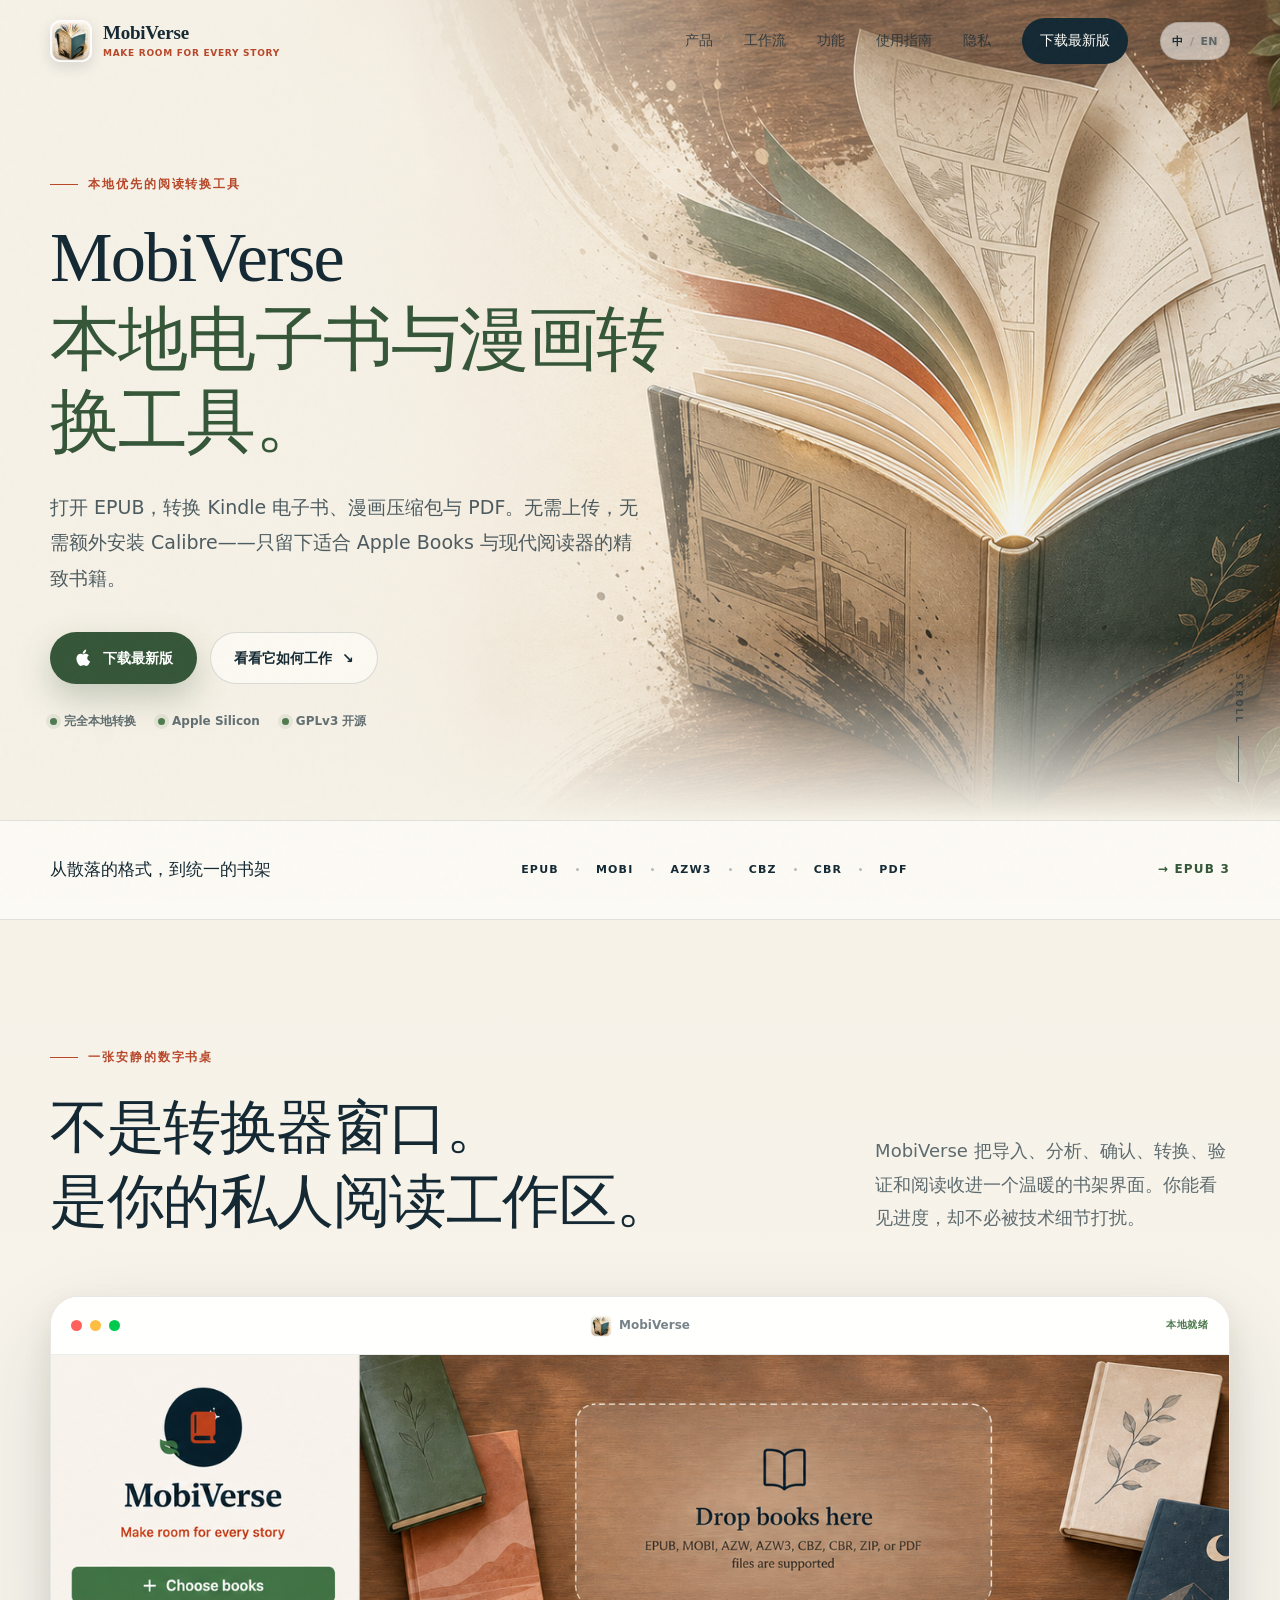
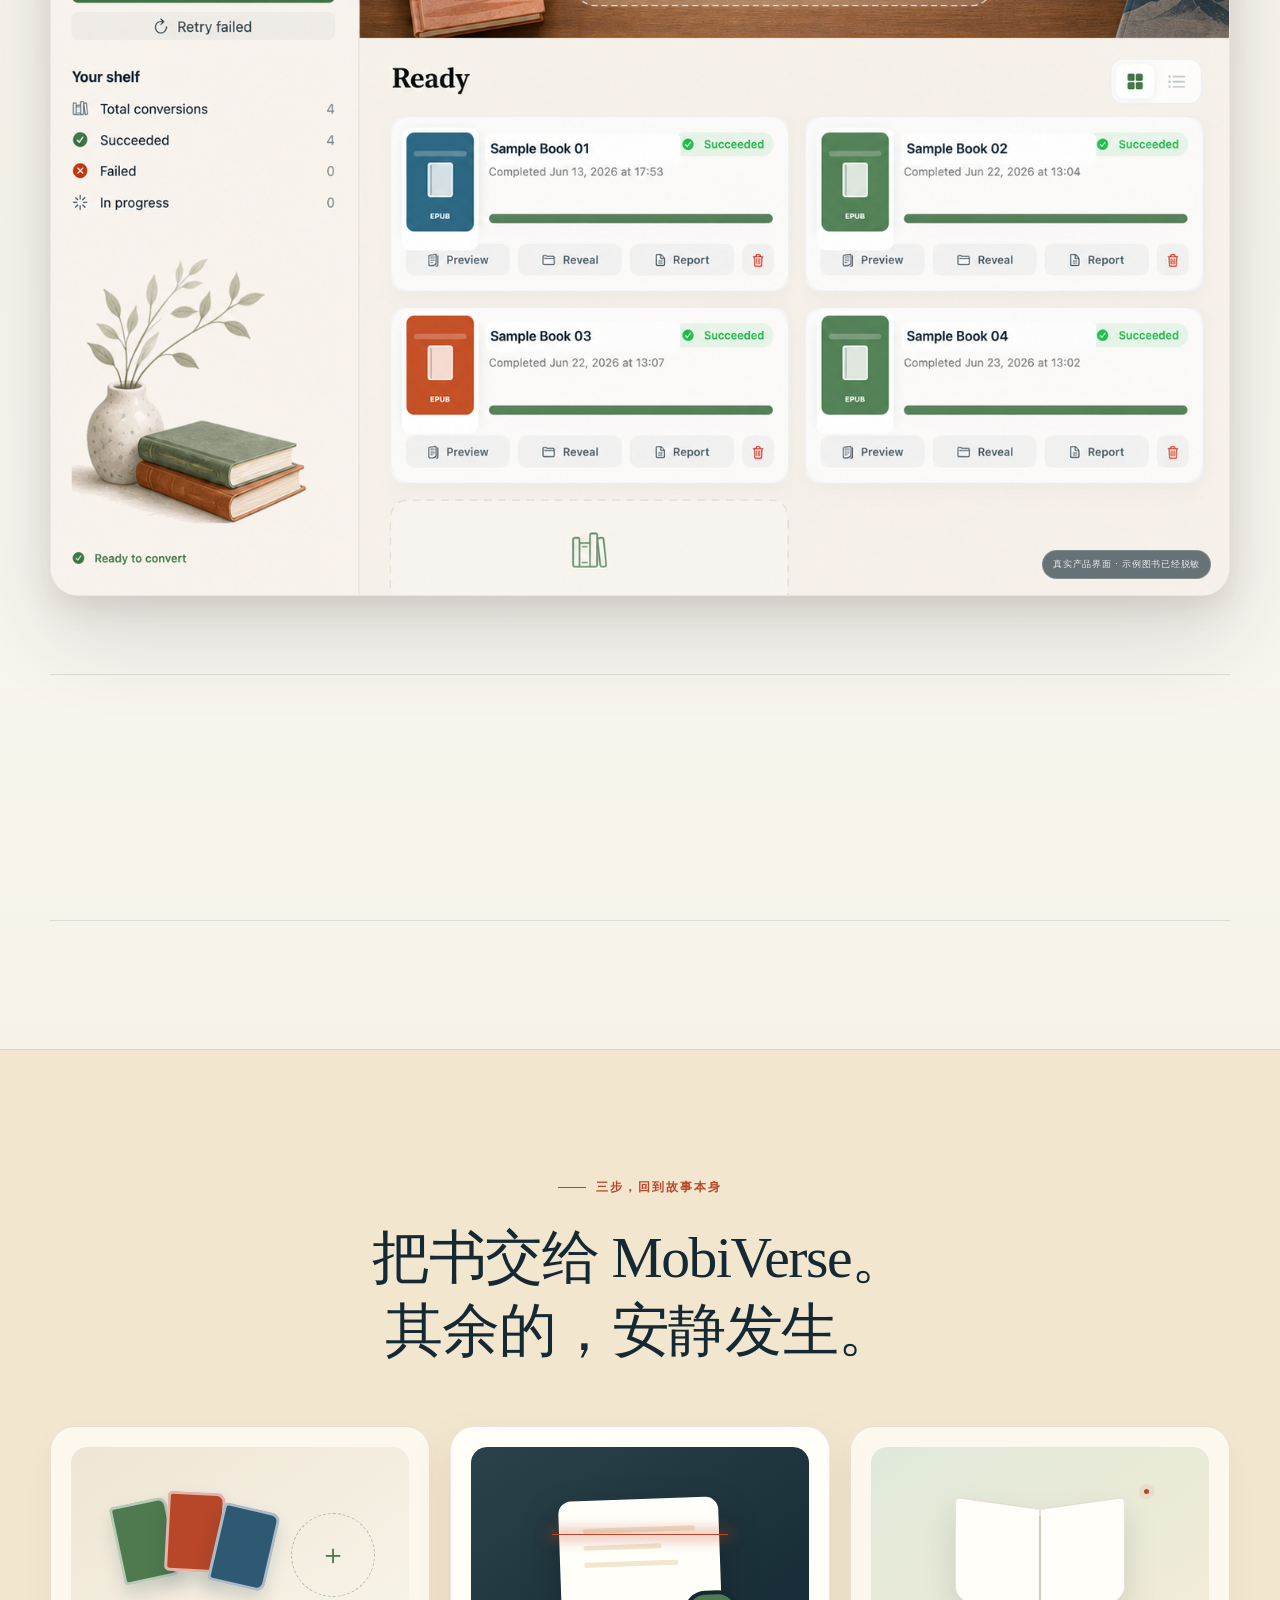
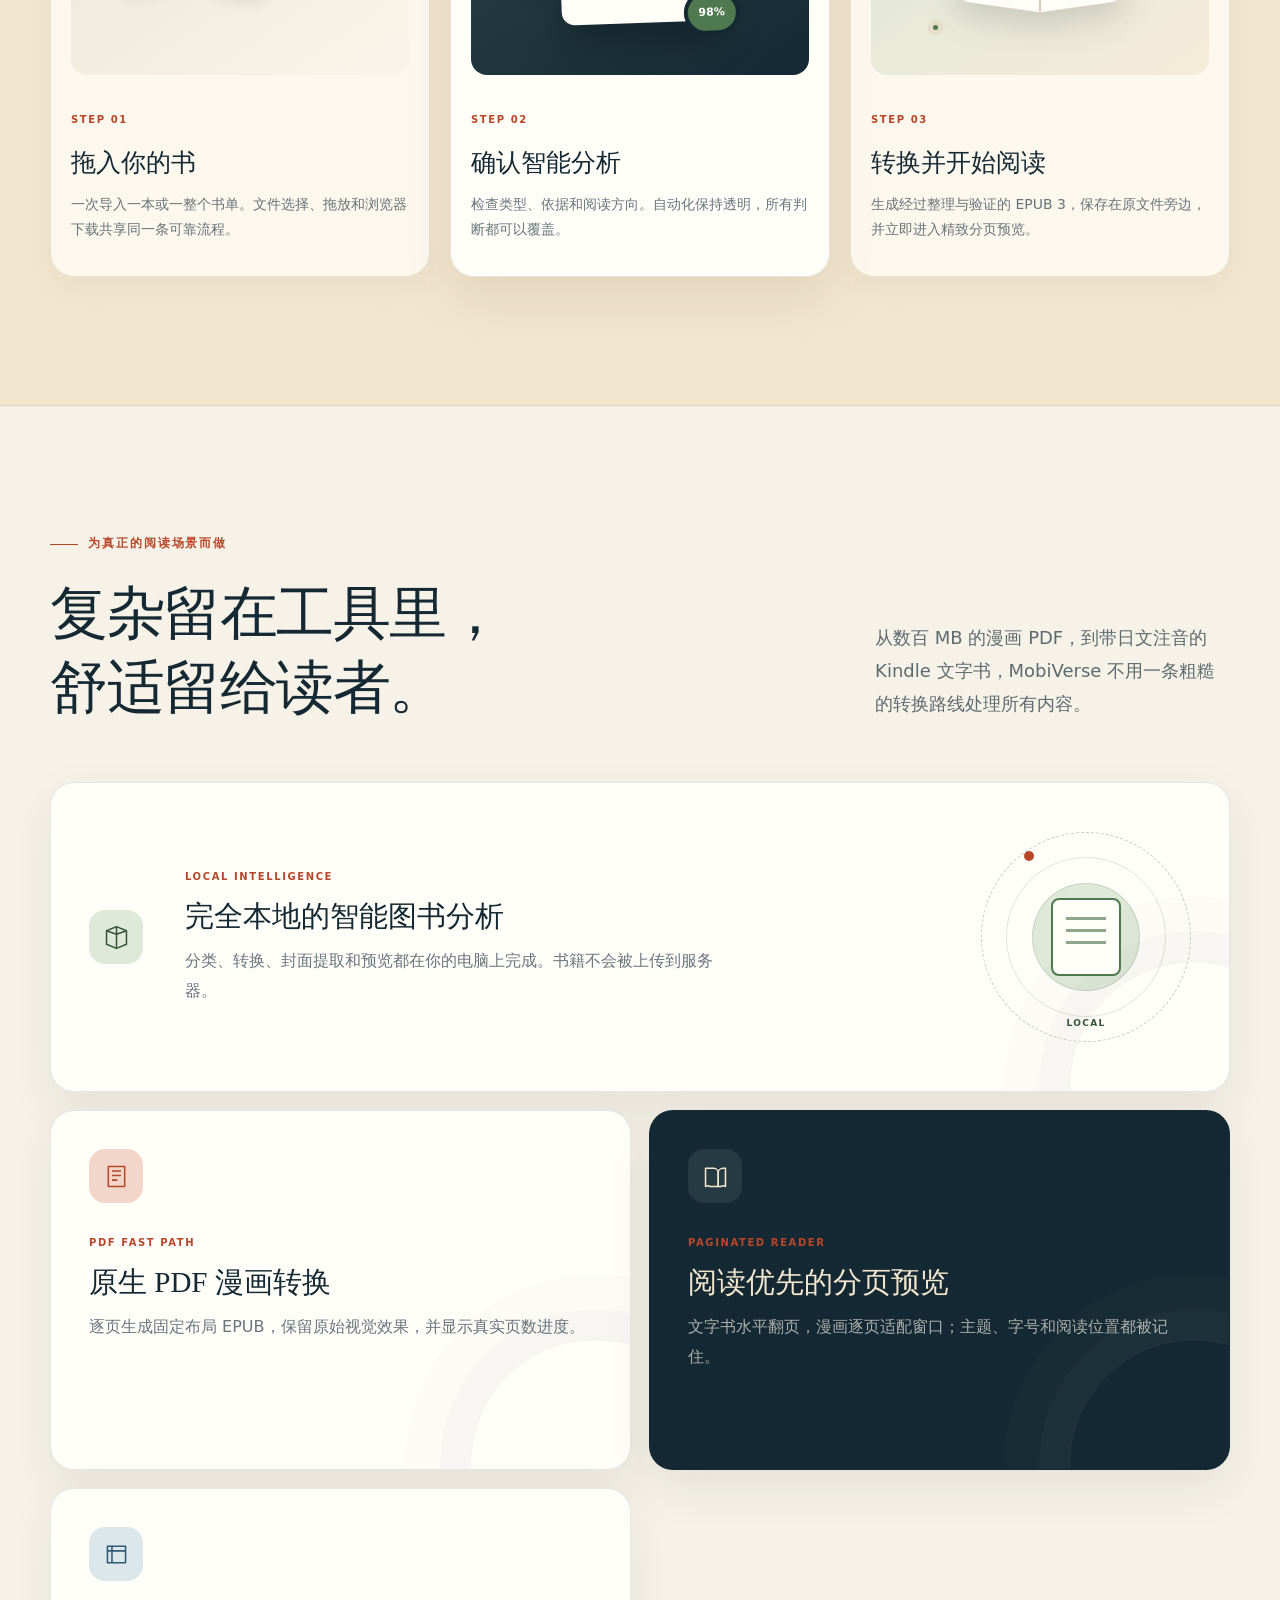
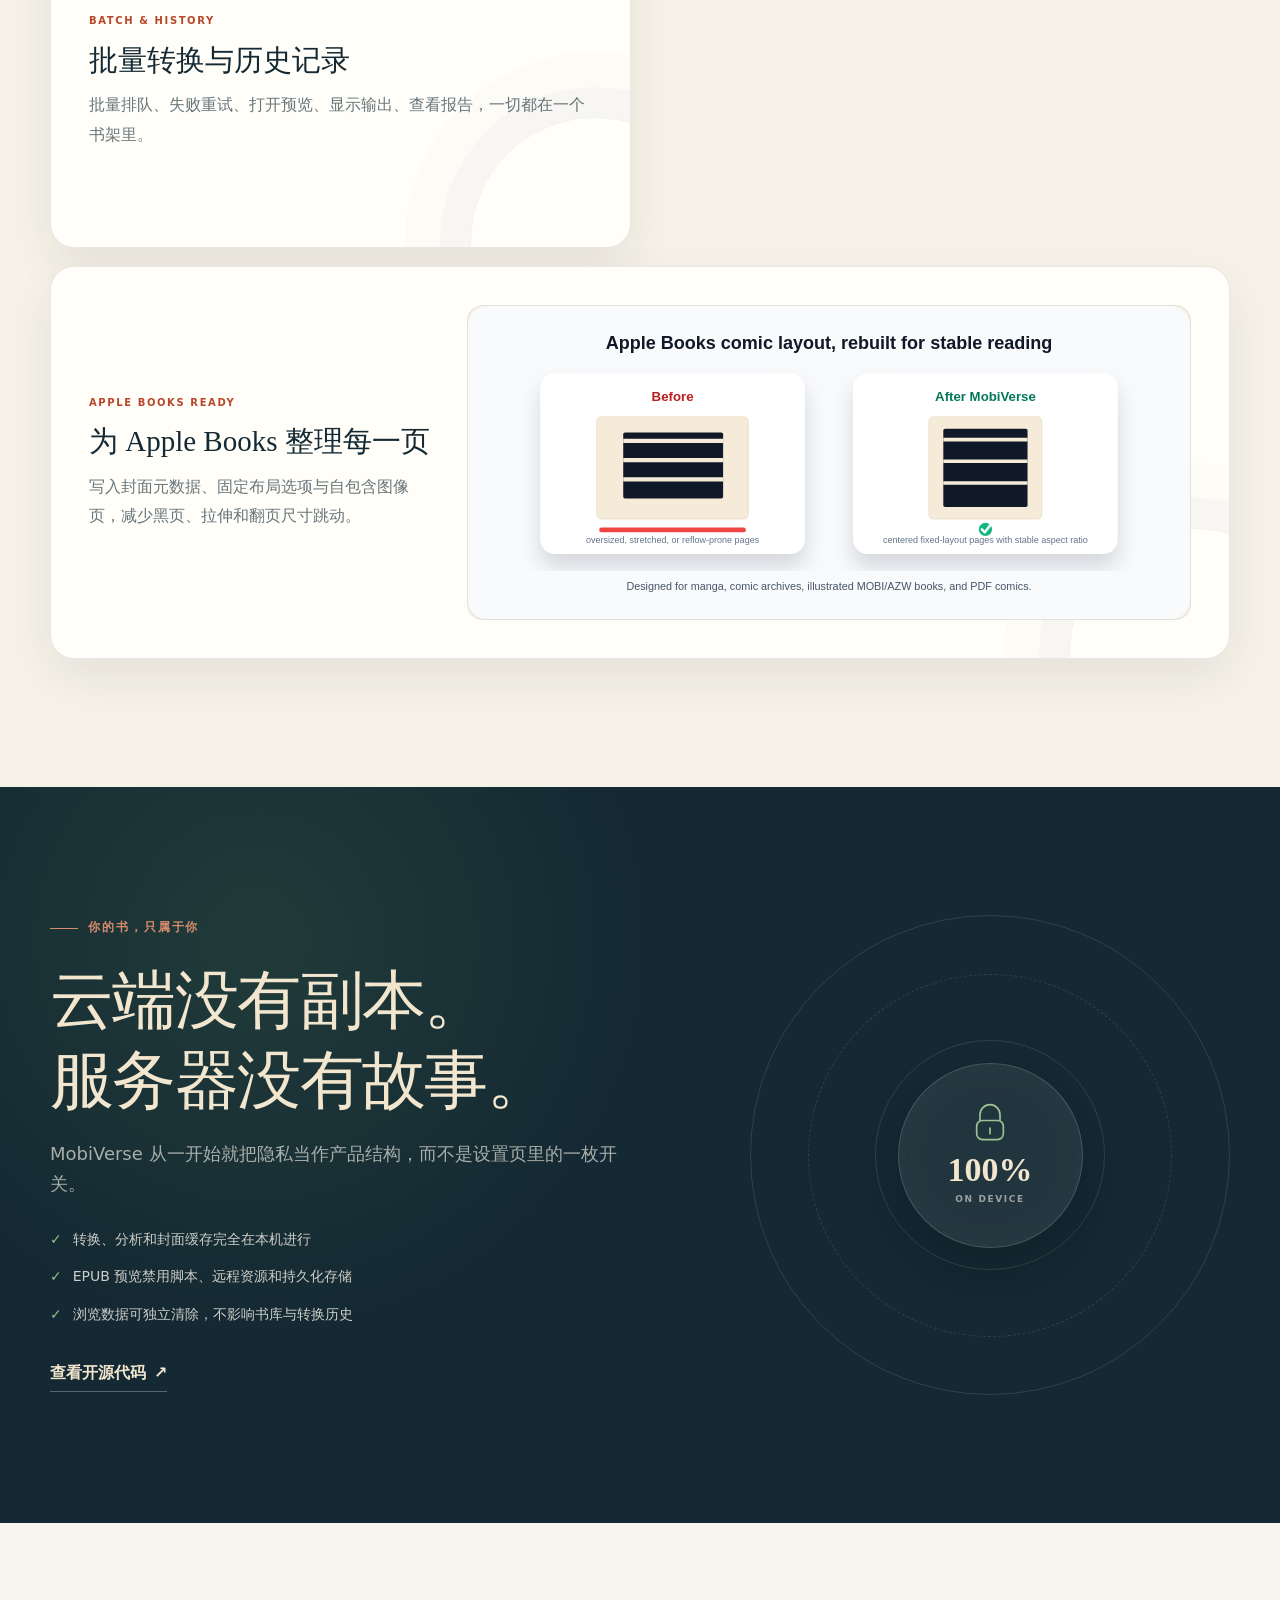
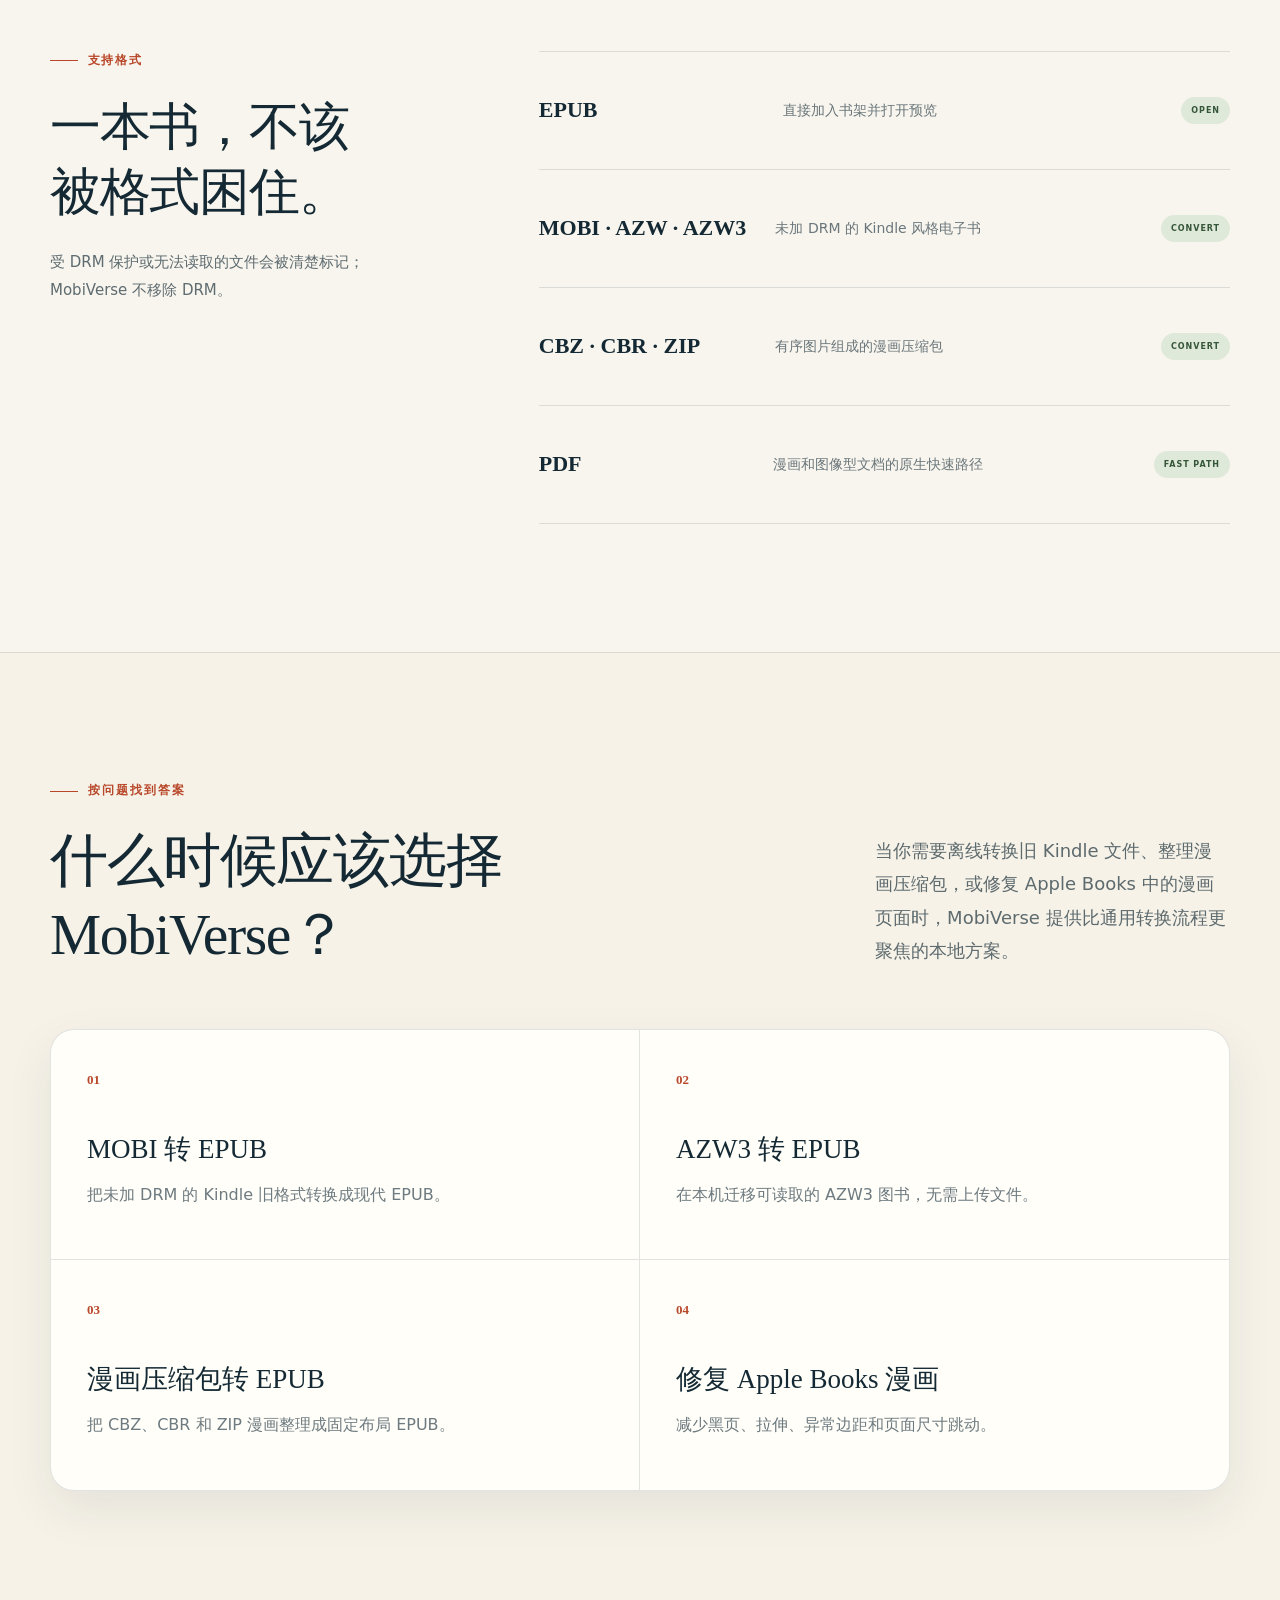
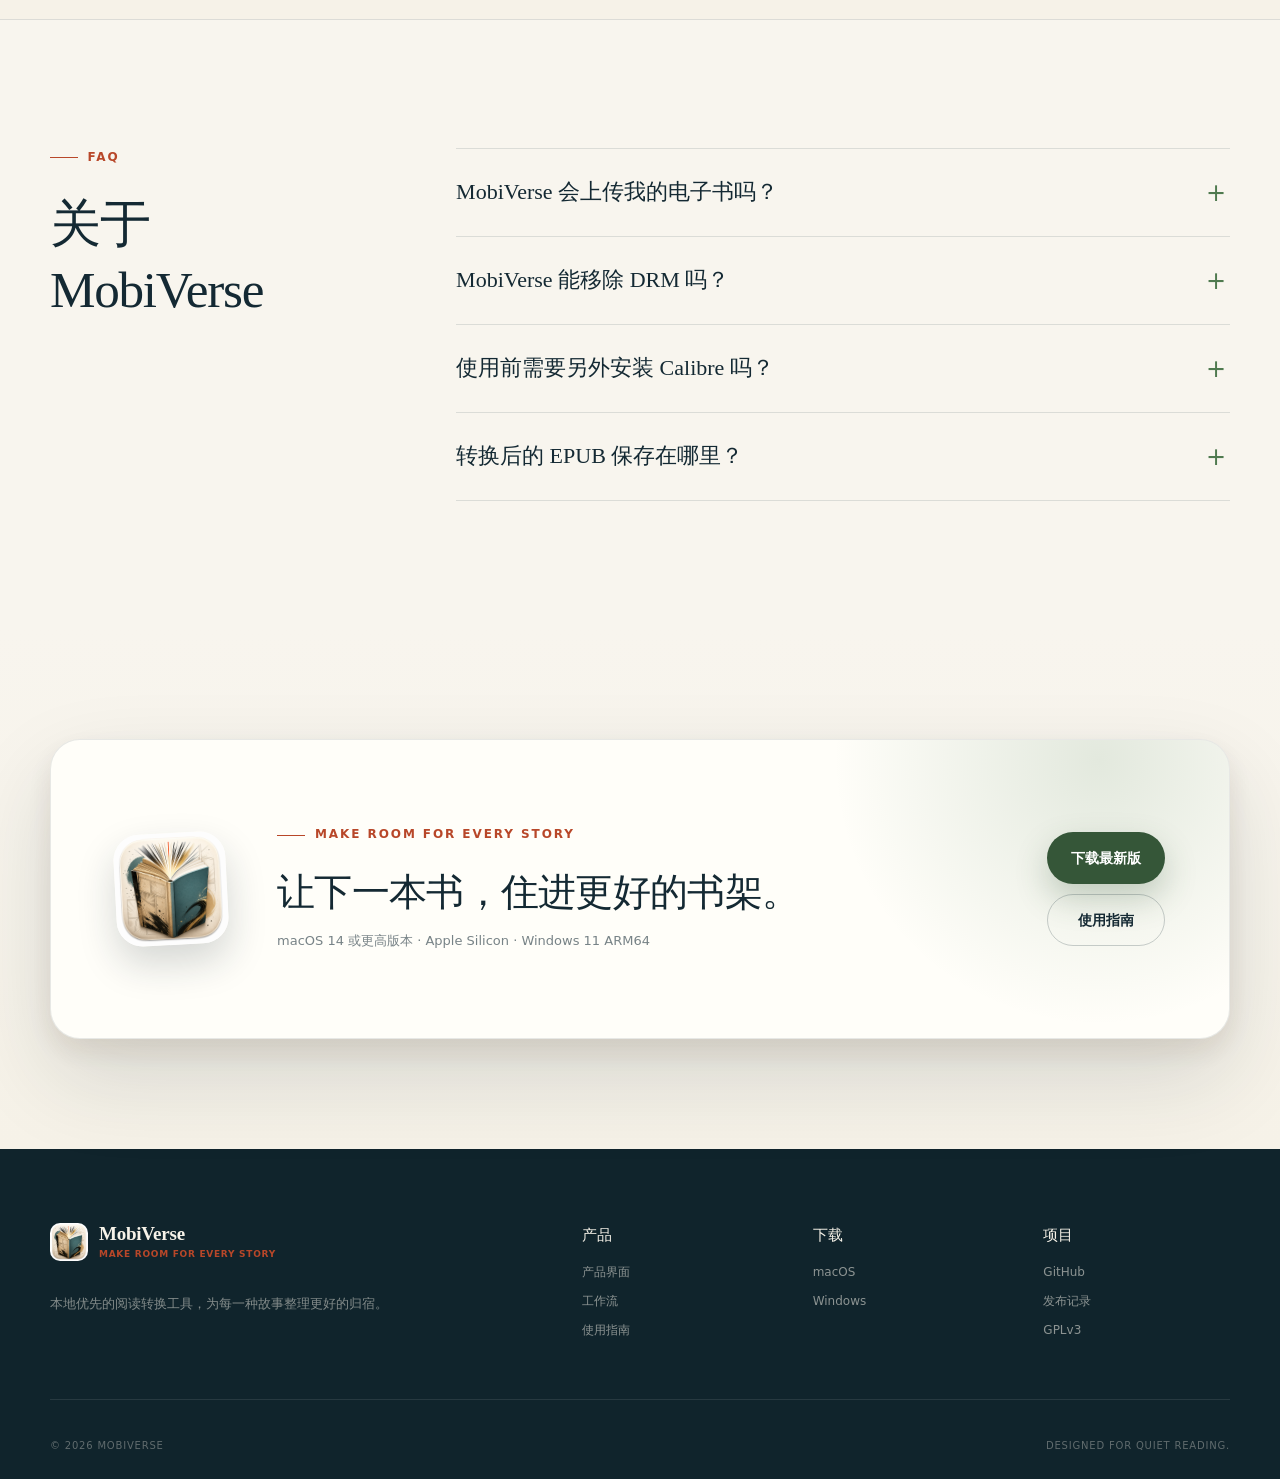
==== commit 89dbf623: "Enable Vercel Web Analytics" ====
--- a/Website/index.html
+++ b/Website/index.html
@@ -6,6 +6,7 @@
   <meta name="theme-color" content="#f6f2e8">
   <meta name="description" content="MobiVerse 是一款本地优先的 macOS 与 Windows 阅读转换工具，把 Kindle 电子书、漫画压缩包和 PDF 漫画转换成精致 EPUB。">
   <meta name="robots" content="index, follow, max-image-preview:large">
+  <meta name="google-site-verification" content="VCtDpMBNqrCvLGifIQfcm-Xzw191OtOFw3gjhWjybPM">
   <link rel="canonical" href="https://mobiverse-coral.vercel.app/">
   <meta property="og:type" content="website">
   <meta property="og:site_name" content="MobiVerse">
@@ -441,5 +442,9 @@
   </footer>
 
   <script src="script.js"></script>
+  <script>
+    window.va = window.va || function () { (window.vaq = window.vaq || []).push(arguments); };
+  </script>
+  <script defer src="/_vercel/insights/script.js"></script>
 </body>
 </html>
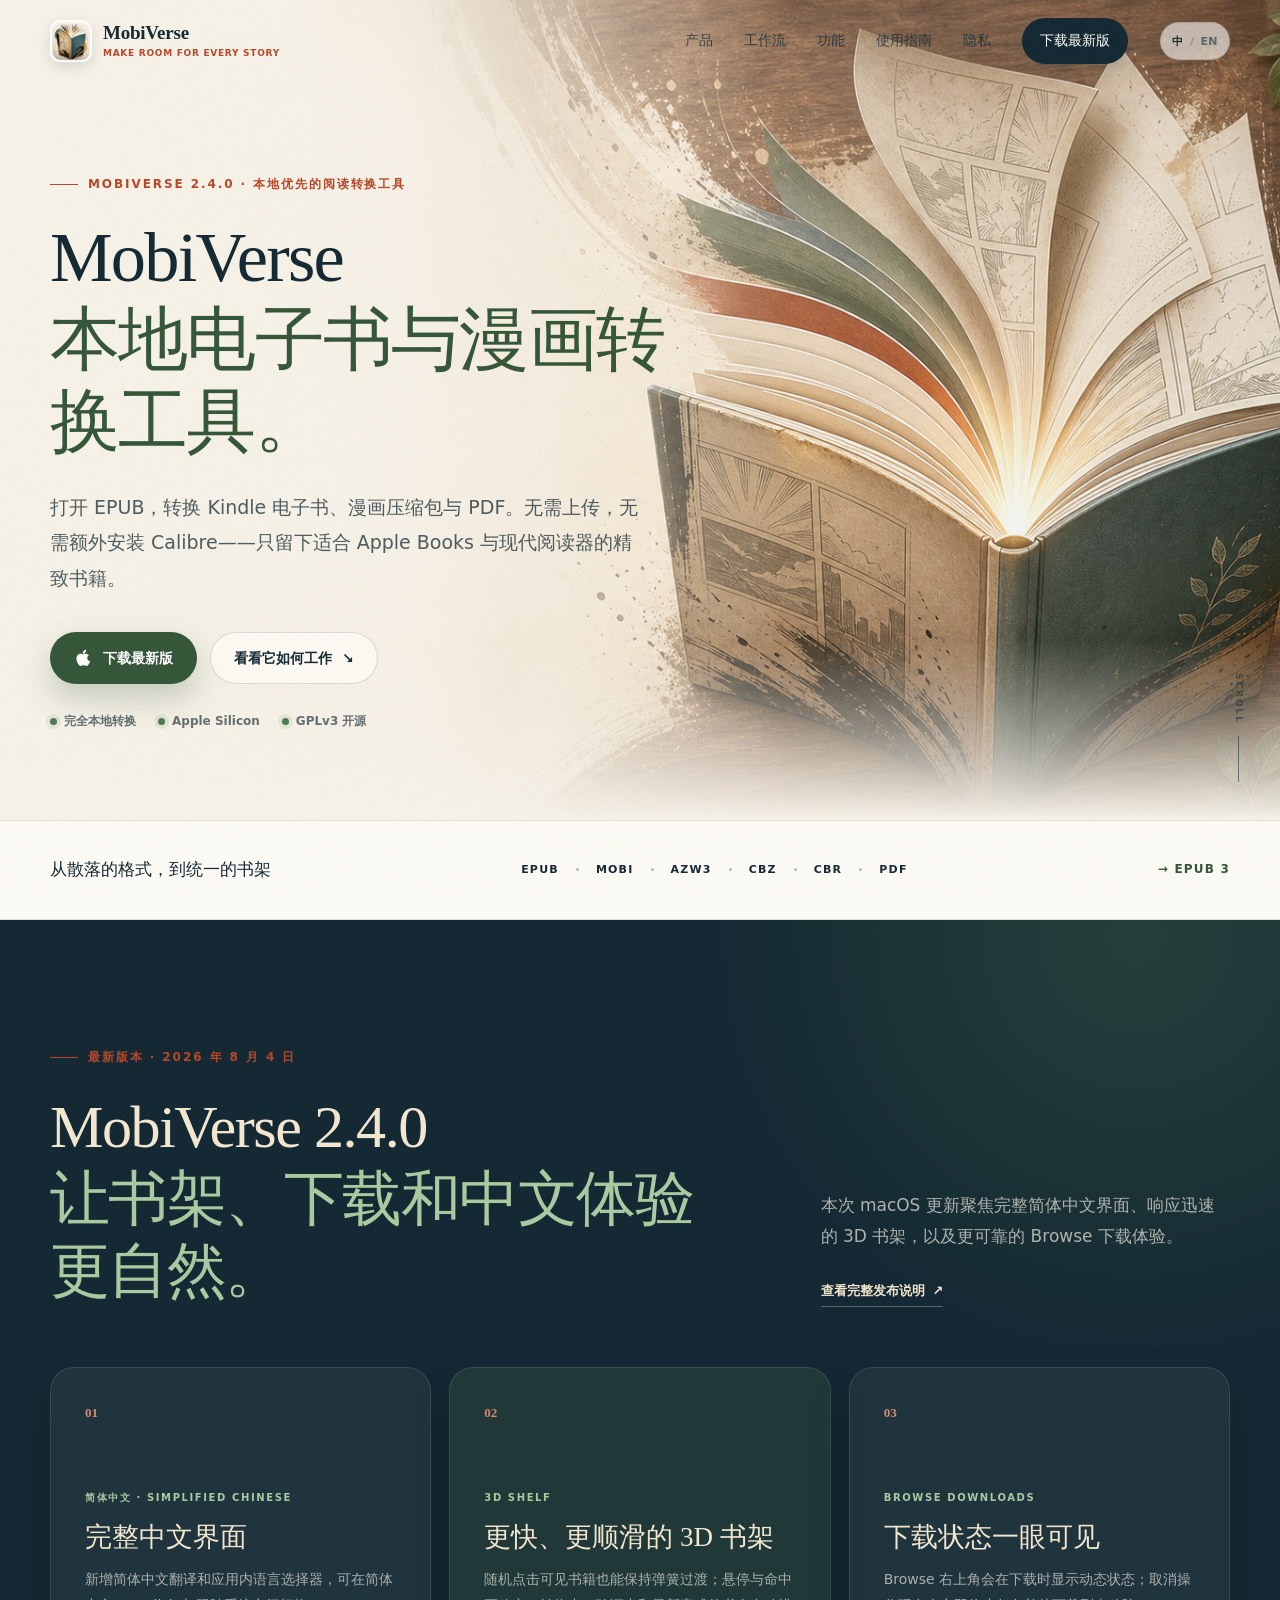
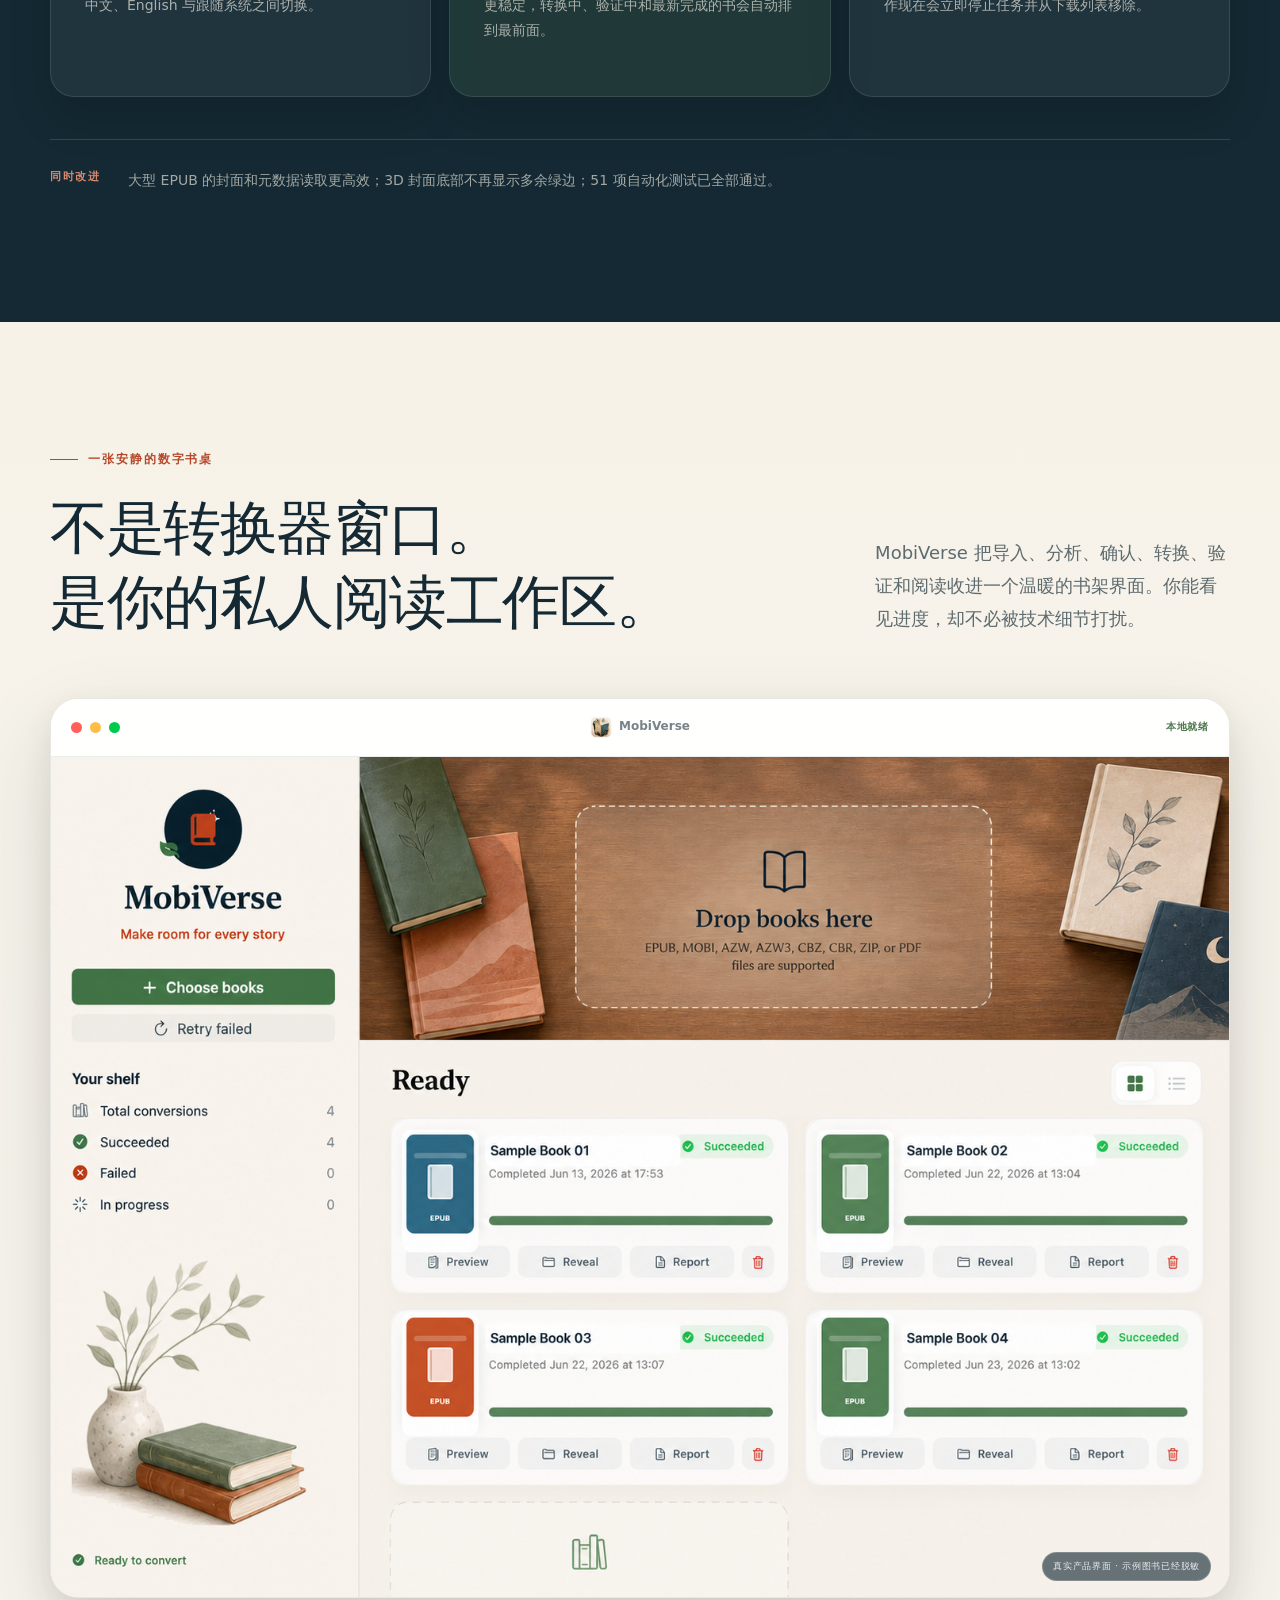
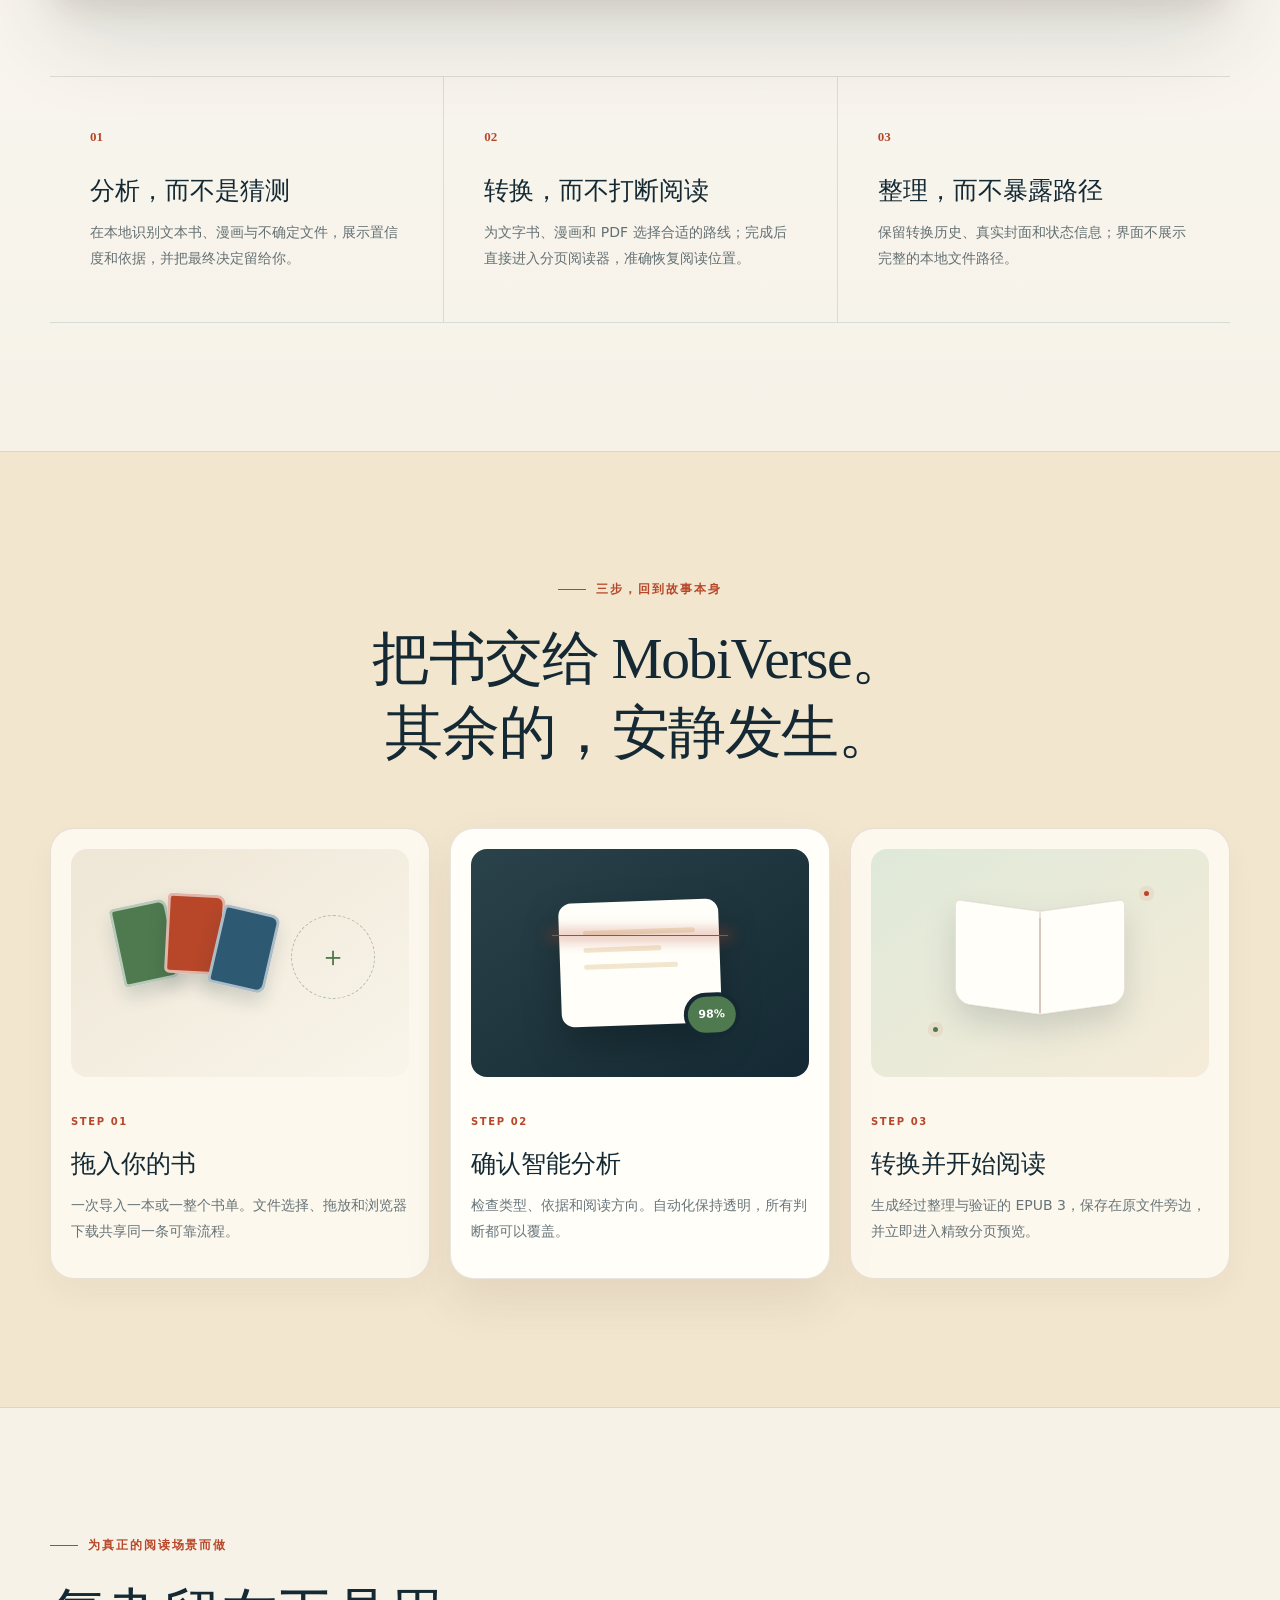
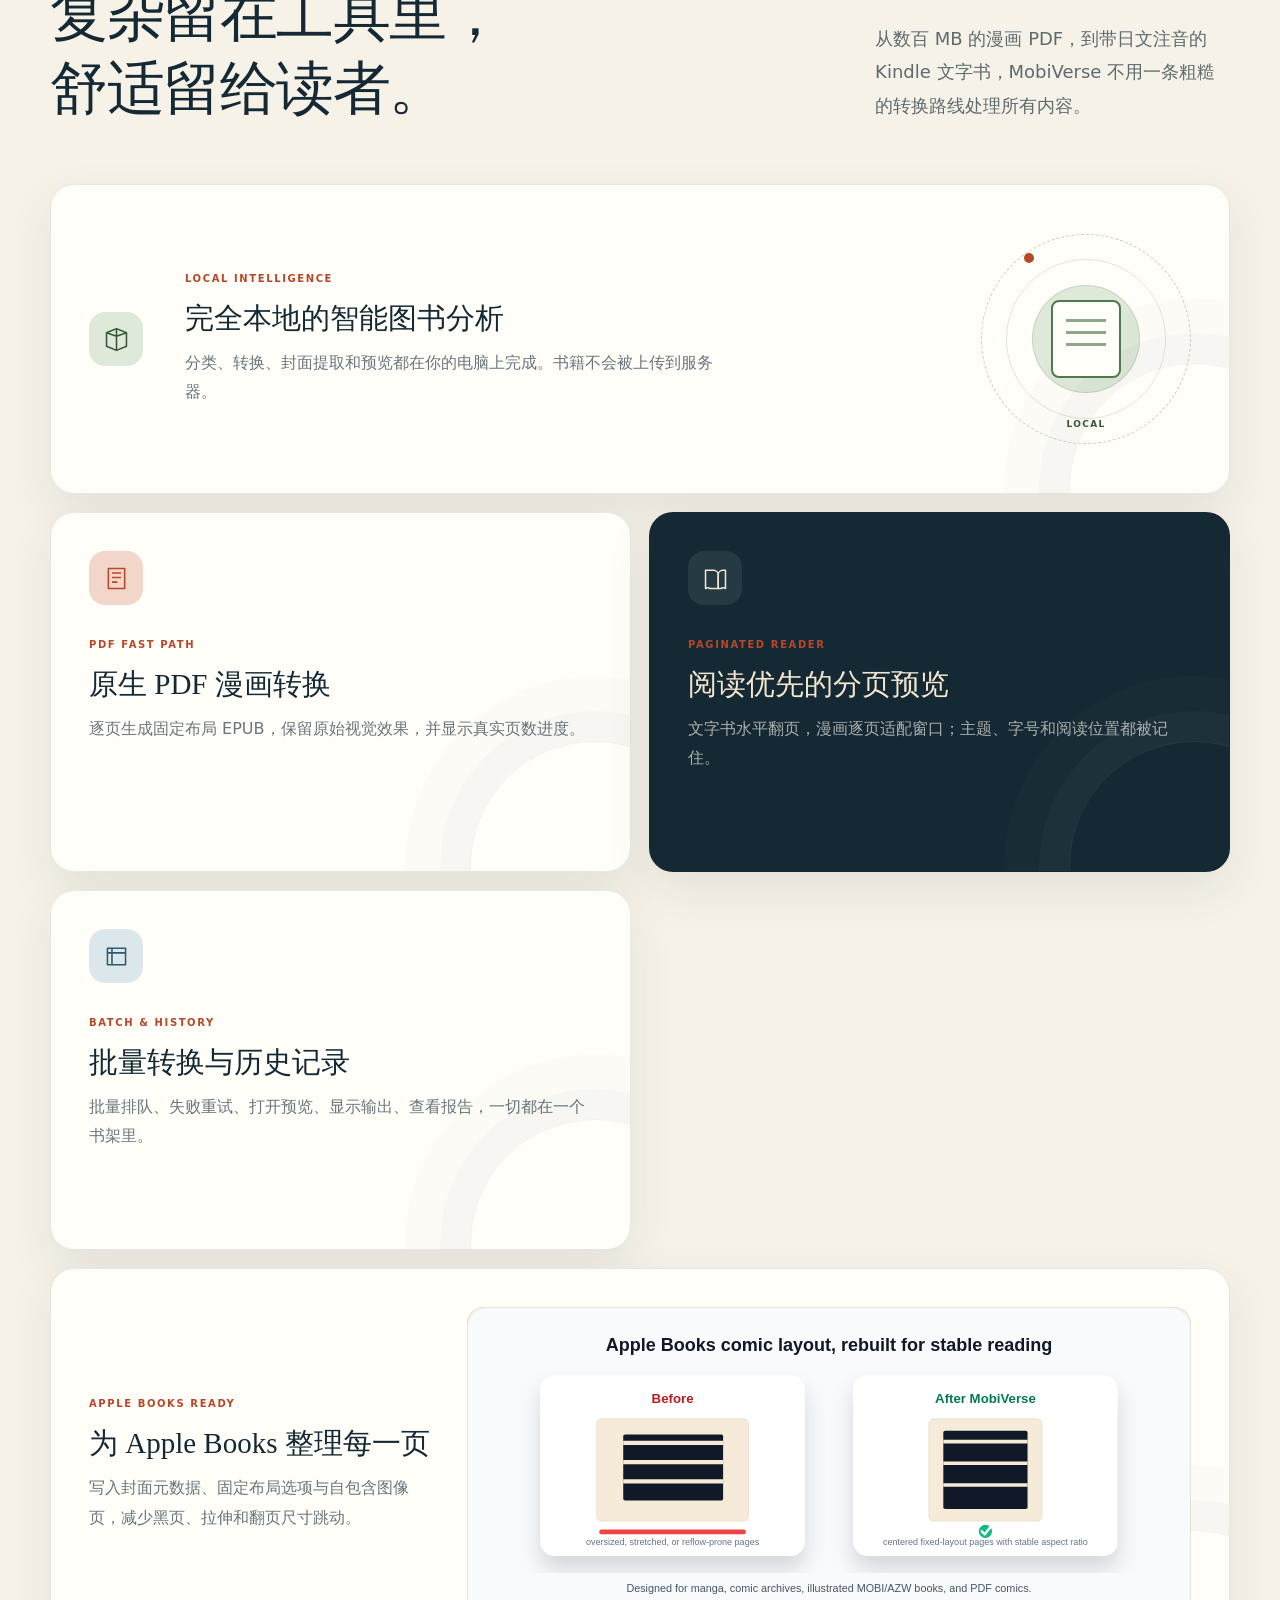
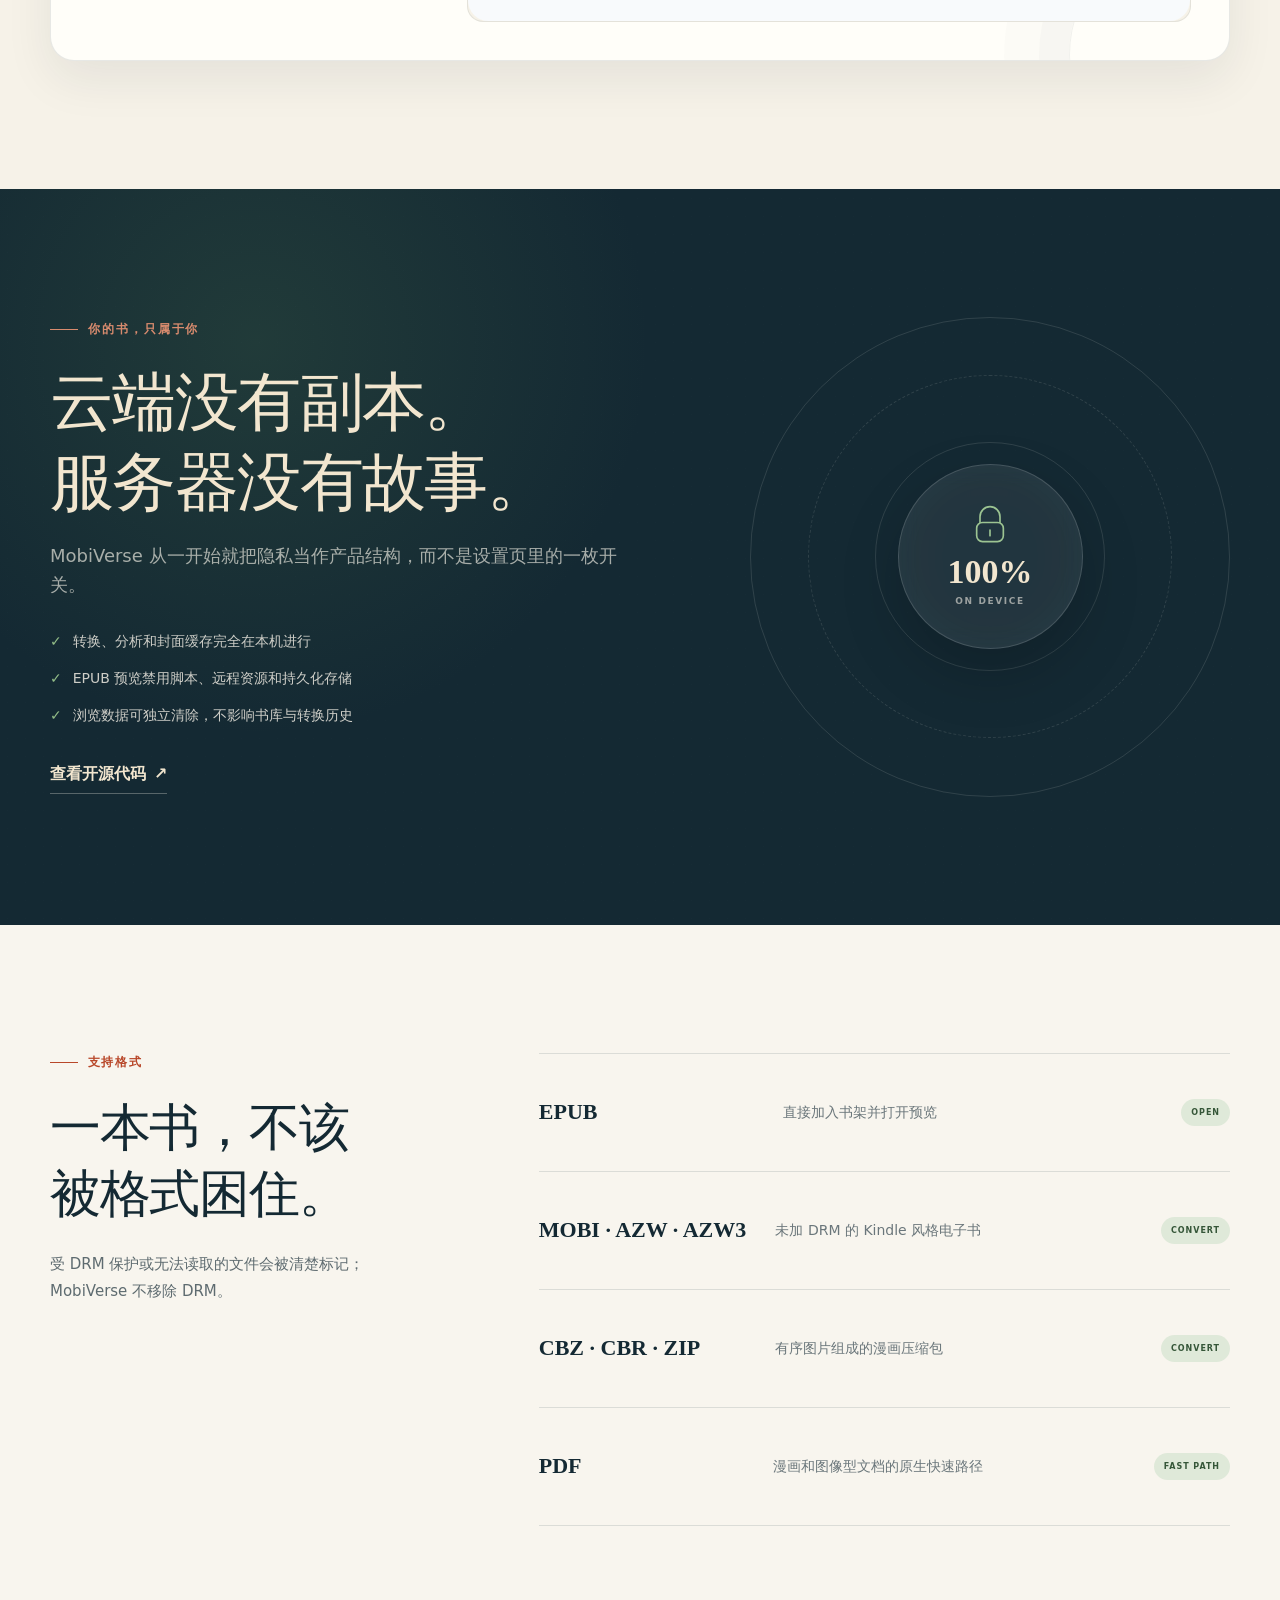
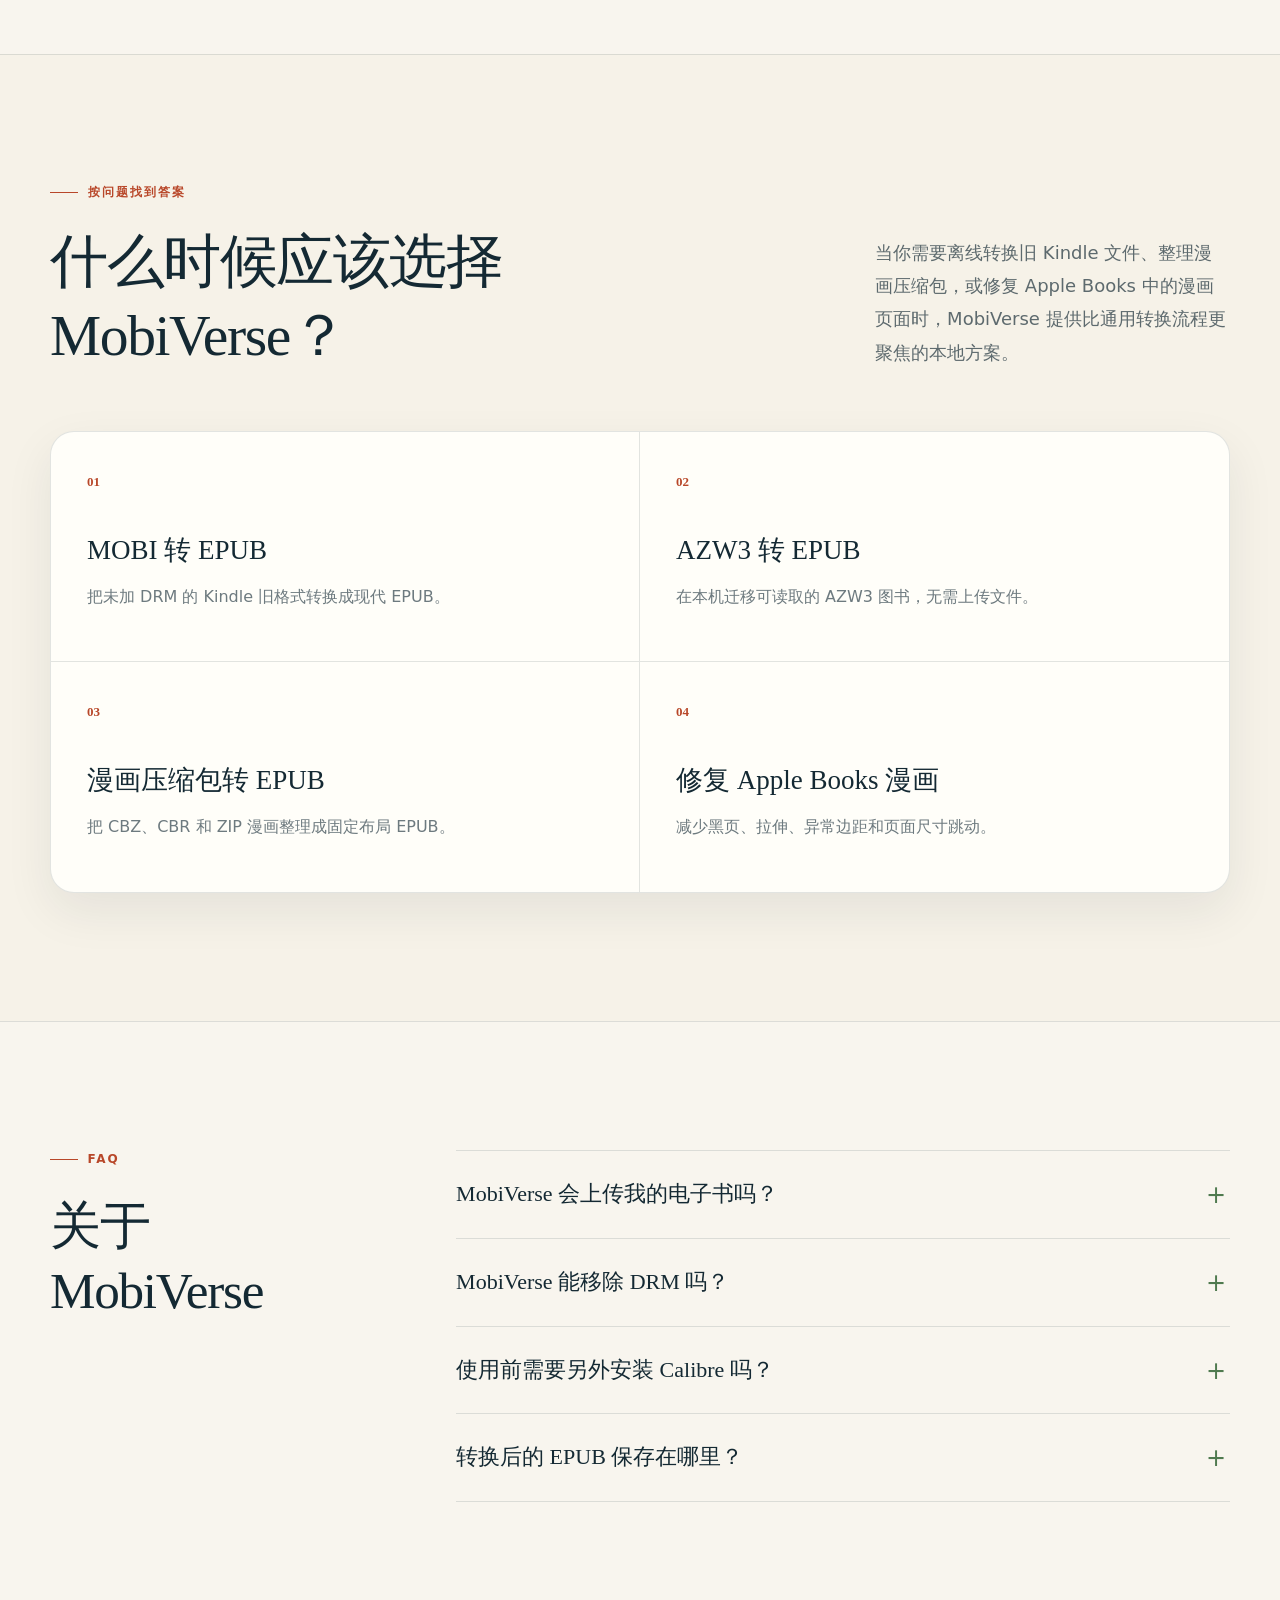
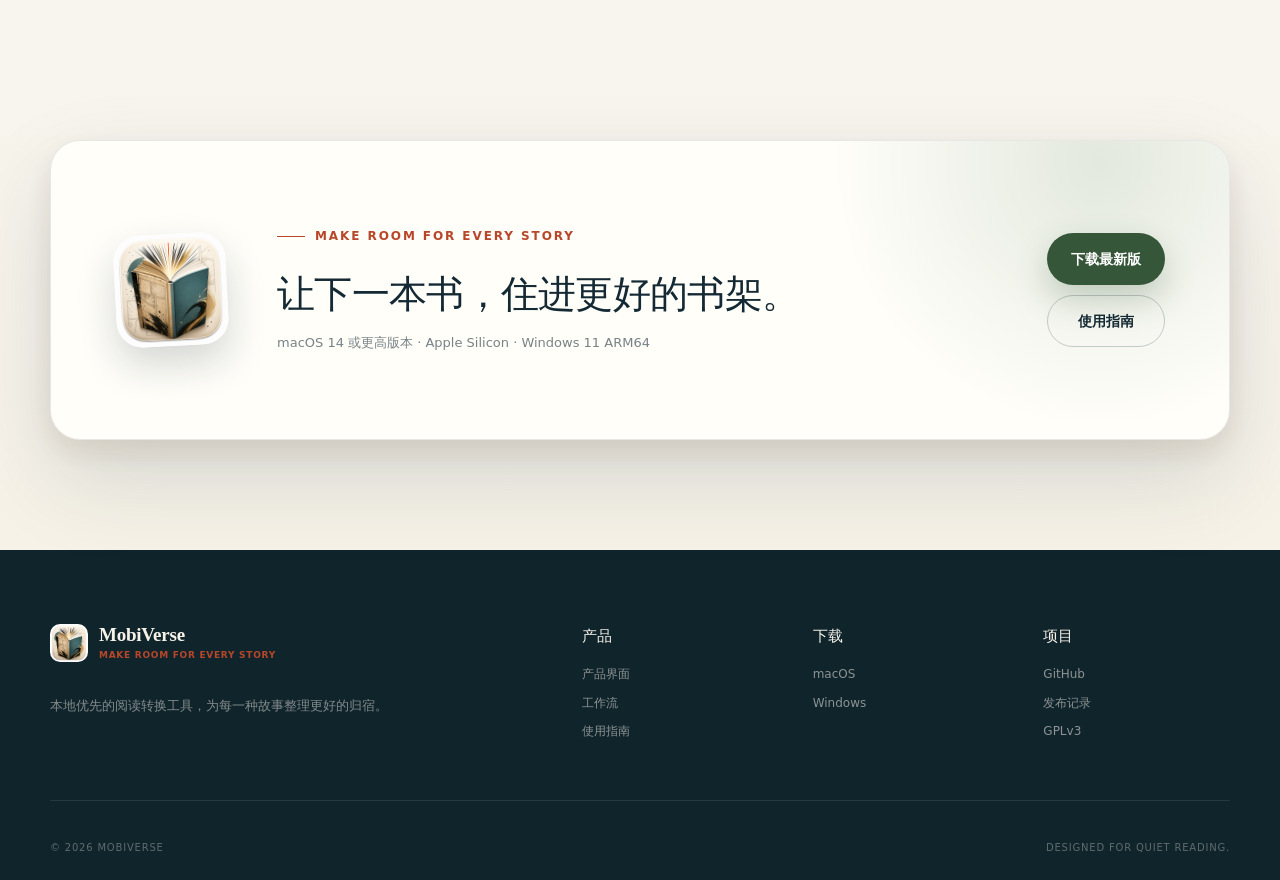
==== commit e18623b8: "Update website for MobiVerse 2.4.0" ====
--- a/Website/index.html
+++ b/Website/index.html
@@ -40,11 +40,12 @@
         "alternateName": "MobiVerse ebook and comic converter",
         "url": "https://mobiverse-coral.vercel.app/",
         "downloadUrl": "https://mobiverse-coral.vercel.app/download/",
-        "softwareVersion": "2.3.1",
-        "releaseNotes": "https://github.com/DemonDevil-Git/MobiVerse/releases/latest",
+        "softwareVersion": "2.4.0",
+        "datePublished": "2026-08-04",
+        "releaseNotes": "https://github.com/DemonDevil-Git/MobiVerse/releases/tag/v2.4.0",
         "applicationCategory": "UtilitiesApplication",
         "applicationSubCategory": "Ebook and comic converter",
-        "operatingSystem": "macOS 14 or later; Windows 11 ARM64",
+        "operatingSystem": "macOS 14 or later",
         "isAccessibleForFree": true,
         "description": "MobiVerse is a local-first ebook and comic converter that turns DRM-free MOBI, AZW, AZW3, CBZ, CBR, ZIP, and PDF files into polished EPUB 3 books for Apple Books and modern EPUB readers.",
         "featureList": [
@@ -54,7 +55,10 @@
           "PDF comic to fixed-layout EPUB conversion",
           "Apple Books-friendly comic page repair",
           "Built-in EPUB preview",
-          "Batch conversion and history"
+          "Batch conversion and history",
+          "Complete Simplified Chinese interface",
+          "Interactive 3D shelf with smooth direct selection",
+          "Animated browser downloads with immediate cancellation"
         ],
         "screenshot": [
           "https://mobiverse-coral.vercel.app/assets/product-showcase-refined.png",
@@ -152,7 +156,7 @@
       <div class="hero-backdrop" aria-hidden="true"></div>
       <div class="shell hero-inner">
         <div class="hero-copy" data-reveal>
-          <p class="eyebrow"><span></span> <b data-i18n="hero.eyebrow">本地优先的阅读转换工具</b></p>
+          <p class="eyebrow"><span></span> <b data-i18n="hero.eyebrow">MobiVerse 2.4.0 · 本地优先的阅读转换工具</b></p>
           <h1 id="hero-title" data-i18n-html="hero.title">MobiVerse<br><em>本地电子书与漫画转换工具。</em></h1>
           <p class="hero-lead" data-i18n="hero.lead">打开 EPUB，转换 Kindle 电子书、漫画压缩包与 PDF。无需上传，无需额外安装 Calibre——只留下适合 Apple Books 与现代阅读器的精致书籍。</p>
           <div class="hero-actions">
@@ -179,6 +183,47 @@
           <span>EPUB</span><i></i><span>MOBI</span><i></i><span>AZW3</span><i></i><span>CBZ</span><i></i><span>CBR</span><i></i><span>PDF</span>
         </div>
         <strong>→ EPUB 3</strong>
+      </div>
+    </section>
+
+    <section class="release-section section" id="latest" aria-labelledby="latest-title">
+      <div class="shell">
+        <div class="release-heading" data-reveal>
+          <div>
+            <p class="eyebrow"><span></span> <b data-i18n="latest.eyebrow">最新版本 · 2026 年 8 月 4 日</b></p>
+            <h2 id="latest-title" data-i18n-html="latest.title">MobiVerse 2.4.0<br><em>让书架、下载和中文体验更自然。</em></h2>
+          </div>
+          <div class="release-summary">
+            <p data-i18n="latest.lead">本次 macOS 更新聚焦完整简体中文界面、响应迅速的 3D 书架，以及更可靠的 Browse 下载体验。</p>
+            <a class="text-link release-link" href="https://github.com/DemonDevil-Git/MobiVerse/releases/tag/v2.4.0"><span data-i18n="latest.notes">查看完整发布说明</span> <span aria-hidden="true">↗</span></a>
+          </div>
+        </div>
+
+        <div class="release-grid">
+          <article class="release-card" data-reveal>
+            <span class="release-number">01</span>
+            <p class="feature-kicker">简体中文 · SIMPLIFIED CHINESE</p>
+            <h3 data-i18n="latest.languageTitle">完整中文界面</h3>
+            <p data-i18n="latest.languageBody">新增简体中文翻译和应用内语言选择器，可在简体中文、English 与跟随系统之间切换。</p>
+          </article>
+          <article class="release-card featured" data-reveal>
+            <span class="release-number">02</span>
+            <p class="feature-kicker">3D SHELF</p>
+            <h3 data-i18n="latest.shelfTitle">更快、更顺滑的 3D 书架</h3>
+            <p data-i18n="latest.shelfBody">随机点击可见书籍也能保持弹簧过渡；悬停与命中更稳定，转换中、验证中和最新完成的书会自动排到最前面。</p>
+          </article>
+          <article class="release-card" data-reveal>
+            <span class="release-number">03</span>
+            <p class="feature-kicker">BROWSE DOWNLOADS</p>
+            <h3 data-i18n="latest.downloadTitle">下载状态一眼可见</h3>
+            <p data-i18n="latest.downloadBody">Browse 右上角会在下载时显示动态状态；取消操作现在会立即停止任务并从下载列表移除。</p>
+          </article>
+        </div>
+
+        <div class="release-detail" data-reveal>
+          <strong data-i18n="latest.detailLabel">同时改进</strong>
+          <p data-i18n="latest.detailBody">大型 EPUB 的封面和元数据读取更高效；3D 封面底部不再显示多余绿边；51 项自动化测试已全部通过。</p>
+        </div>
       </div>
     </section>
 
--- a/Website/styles.css
+++ b/Website/styles.css
@@ -319,6 +319,67 @@
 .split-heading > p { margin: 0 0 4px; }
 .centered { max-width: 850px; margin-inline: auto; text-align: center; }
 .centered .eyebrow { justify-content: center; }
+
+.release-section {
+  position: relative;
+  overflow: hidden;
+  color: var(--cream);
+  background: var(--ink);
+}
+.release-section::before {
+  position: absolute;
+  inset: -28rem -20rem auto auto;
+  width: 58rem;
+  height: 58rem;
+  content: "";
+  background: radial-gradient(circle, rgba(79, 122, 79, .28), transparent 64%);
+  pointer-events: none;
+}
+.release-heading {
+  position: relative;
+  display: grid;
+  grid-template-columns: 1.25fr .75fr;
+  align-items: end;
+  gap: 88px;
+  margin-bottom: 60px;
+}
+.release-heading h2 {
+  margin: 0;
+  font-family: var(--serif);
+  font-size: clamp(42px, 4.7vw, 64px);
+  font-weight: 400;
+  line-height: 1.2;
+  letter-spacing: -.025em;
+}
+.release-heading h2 em { color: #a9c9a0; font-style: normal; }
+html[lang="en"] .release-heading h2 { line-height: 1.04; }
+.release-summary > p { margin: 0 0 24px; color: rgba(246, 242, 232, .68); font-size: 17px; line-height: 1.85; }
+.release-link { color: var(--cream); border-color: rgba(246, 242, 232, .3); font-size: 13px; }
+.release-grid { position: relative; display: grid; grid-template-columns: repeat(3, 1fr); gap: 18px; }
+.release-card {
+  min-height: 330px;
+  padding: 34px;
+  background: rgba(255, 255, 255, .055);
+  border: 1px solid rgba(255, 255, 255, .11);
+  border-radius: 24px;
+  box-shadow: 0 22px 45px rgba(0, 0, 0, .12);
+}
+.release-card.featured { background: rgba(79, 122, 79, .2); transform: translateY(-14px); }
+.release-number { display: block; margin-bottom: 66px; color: #d88b6e; font-family: var(--serif); font-size: 13px; font-weight: 700; }
+.release-card .feature-kicker { margin: 0; color: #a9c9a0; }
+.release-card h3 { margin: 14px 0 12px; font-family: var(--serif); font-size: 27px; font-weight: 500; line-height: 1.3; }
+.release-card > p:last-child { margin: 0; color: rgba(246, 242, 232, .65); font-size: 14px; line-height: 1.82; }
+.release-detail {
+  position: relative;
+  display: grid;
+  grid-template-columns: auto 1fr;
+  gap: 28px;
+  margin-top: 42px;
+  padding-top: 28px;
+  border-top: 1px solid rgba(246, 242, 232, .14);
+}
+.release-detail strong { color: #d88b6e; font-size: 11px; letter-spacing: .14em; text-transform: uppercase; }
+.release-detail p { max-width: 900px; margin: 0; color: rgba(246, 242, 232, .63); font-size: 14px; line-height: 1.8; }
 
 .product-section { background: linear-gradient(180deg, var(--paper) 0%, var(--sidebar) 78%, var(--paper) 100%); }
 .product-window {
@@ -488,6 +549,12 @@
   .formats { gap: 10px; }.formats span:nth-of-type(4), .formats span:nth-of-type(5), .formats i:nth-of-type(n+4) { display: none; }
   .split-heading { grid-template-columns: 1fr; gap: 24px; }
   .split-heading > p { max-width: 620px; }
+  .release-heading { grid-template-columns: 1fr; align-items: start; gap: 28px; }
+  .release-summary { max-width: 640px; }
+  .release-grid { grid-template-columns: 1fr; max-width: 640px; margin-inline: auto; }
+  .release-card { min-height: 0; }
+  .release-card.featured { transform: none; }
+  .release-number { margin-bottom: 36px; }
   .product-pillars { grid-template-columns: 1fr; }
   .product-pillars article + article { border-left: 0; border-top: 1px solid var(--line); }
   .workflow-grid { grid-template-columns: 1fr; max-width: 620px; margin-inline: auto; }.workflow-card.featured { transform: none; }
@@ -514,6 +581,7 @@
   html[lang="en"] .hero h1 { font-size: clamp(39px, 10.5vw, 48px); line-height: 1.02; }
   .format-inner { min-height: 112px; display: grid; grid-template-columns: 1fr auto; gap: 8px 18px; padding-block: 18px; }.format-inner > p { grid-column: 1 / -1; }.formats span:nth-of-type(n+4), .formats i:nth-of-type(n+3) { display: none; }.format-inner > strong { margin: 0; }
   .section { padding: 88px 0; }.section-heading { margin-bottom: 42px; }.section-heading h2 { font-size: clamp(36px, 11vw, 48px); }.section-heading > p:not(.eyebrow), .split-heading > p { font-size: 16px; }
+  .release-heading { margin-bottom: 42px; }.release-heading h2 { font-size: clamp(38px, 10.5vw, 50px); }.release-summary > p { font-size: 16px; }.release-card { padding: 28px; }.release-detail { grid-template-columns: 1fr; gap: 10px; }
   .product-window { border-radius: 16px; }.window-bar { height: 45px; }.window-title { display: none; }.window-status { font-size: 8px; }.product-window figcaption { display: none; }
   .product-pillars { margin-top: 52px; }.product-pillars article { padding: 34px 8px; }
   .workflow-card { padding: 15px 15px 28px; }.workflow-visual { height: 210px; }
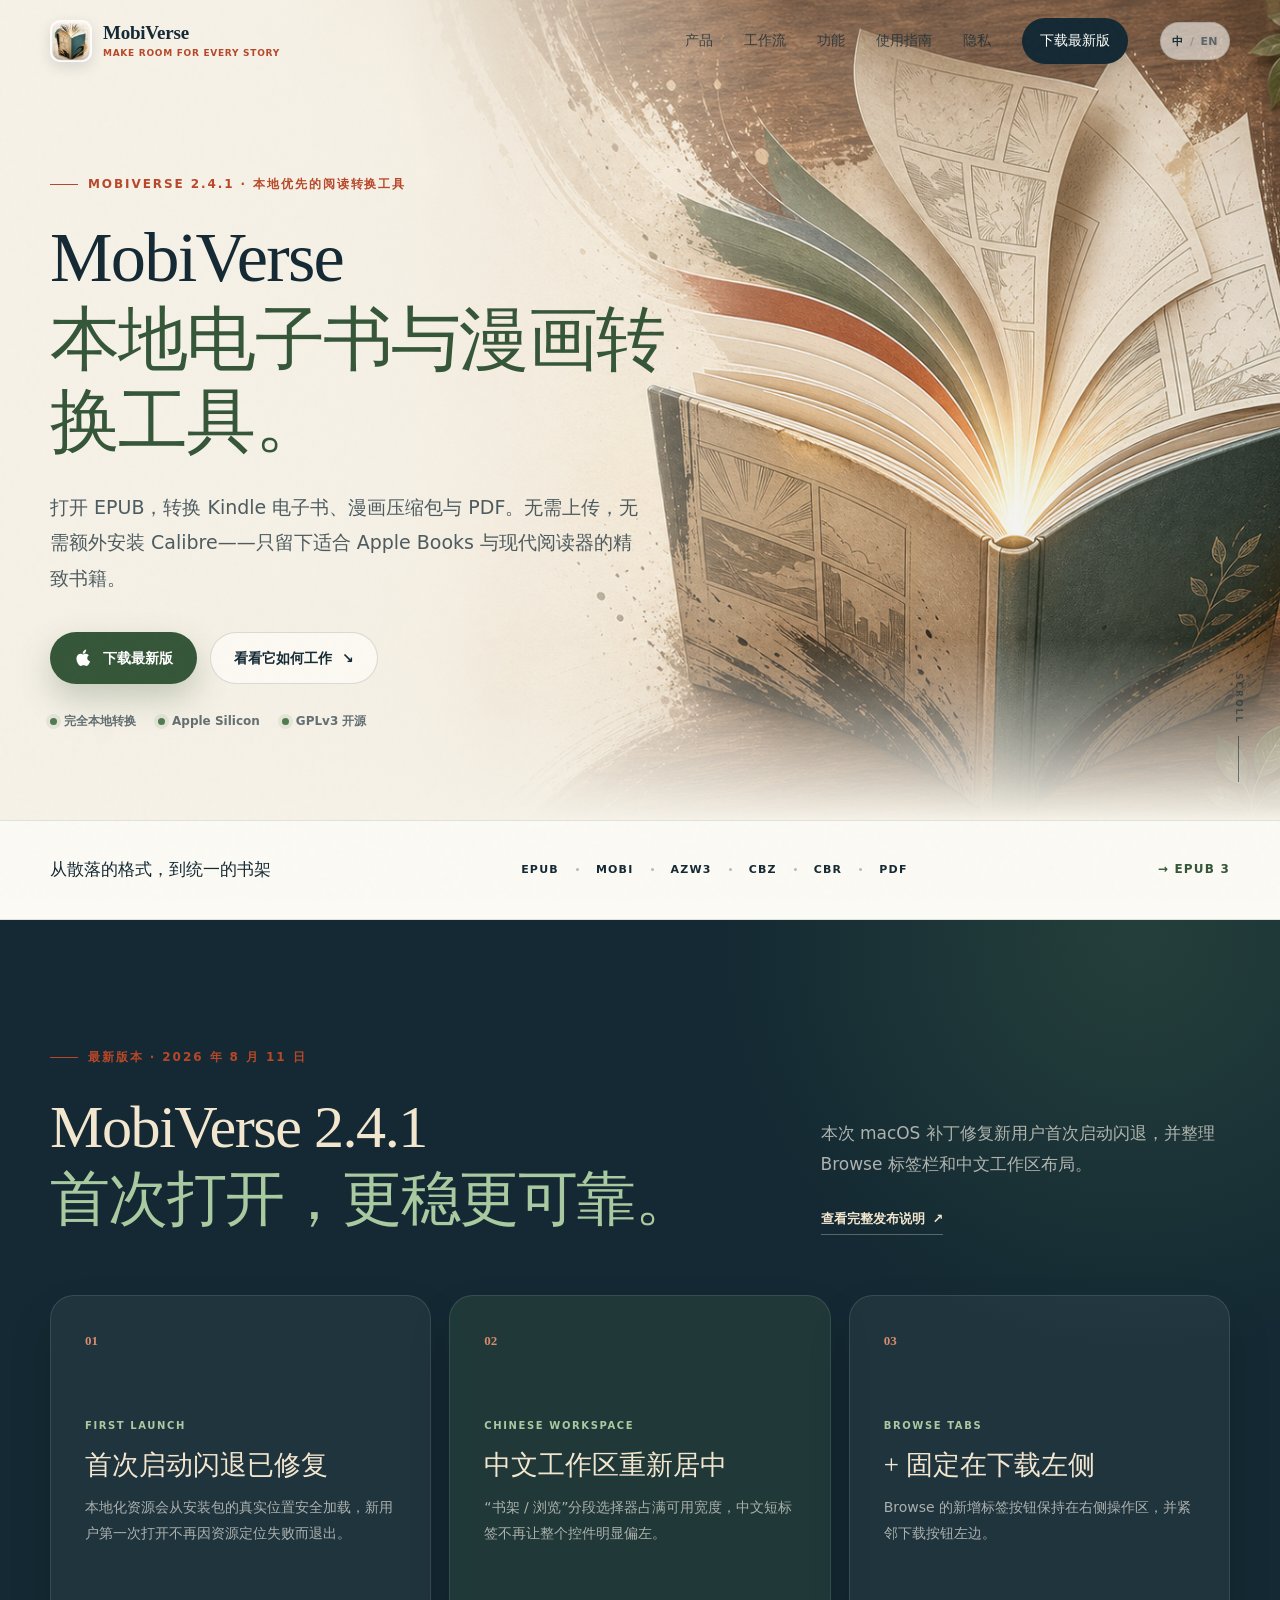
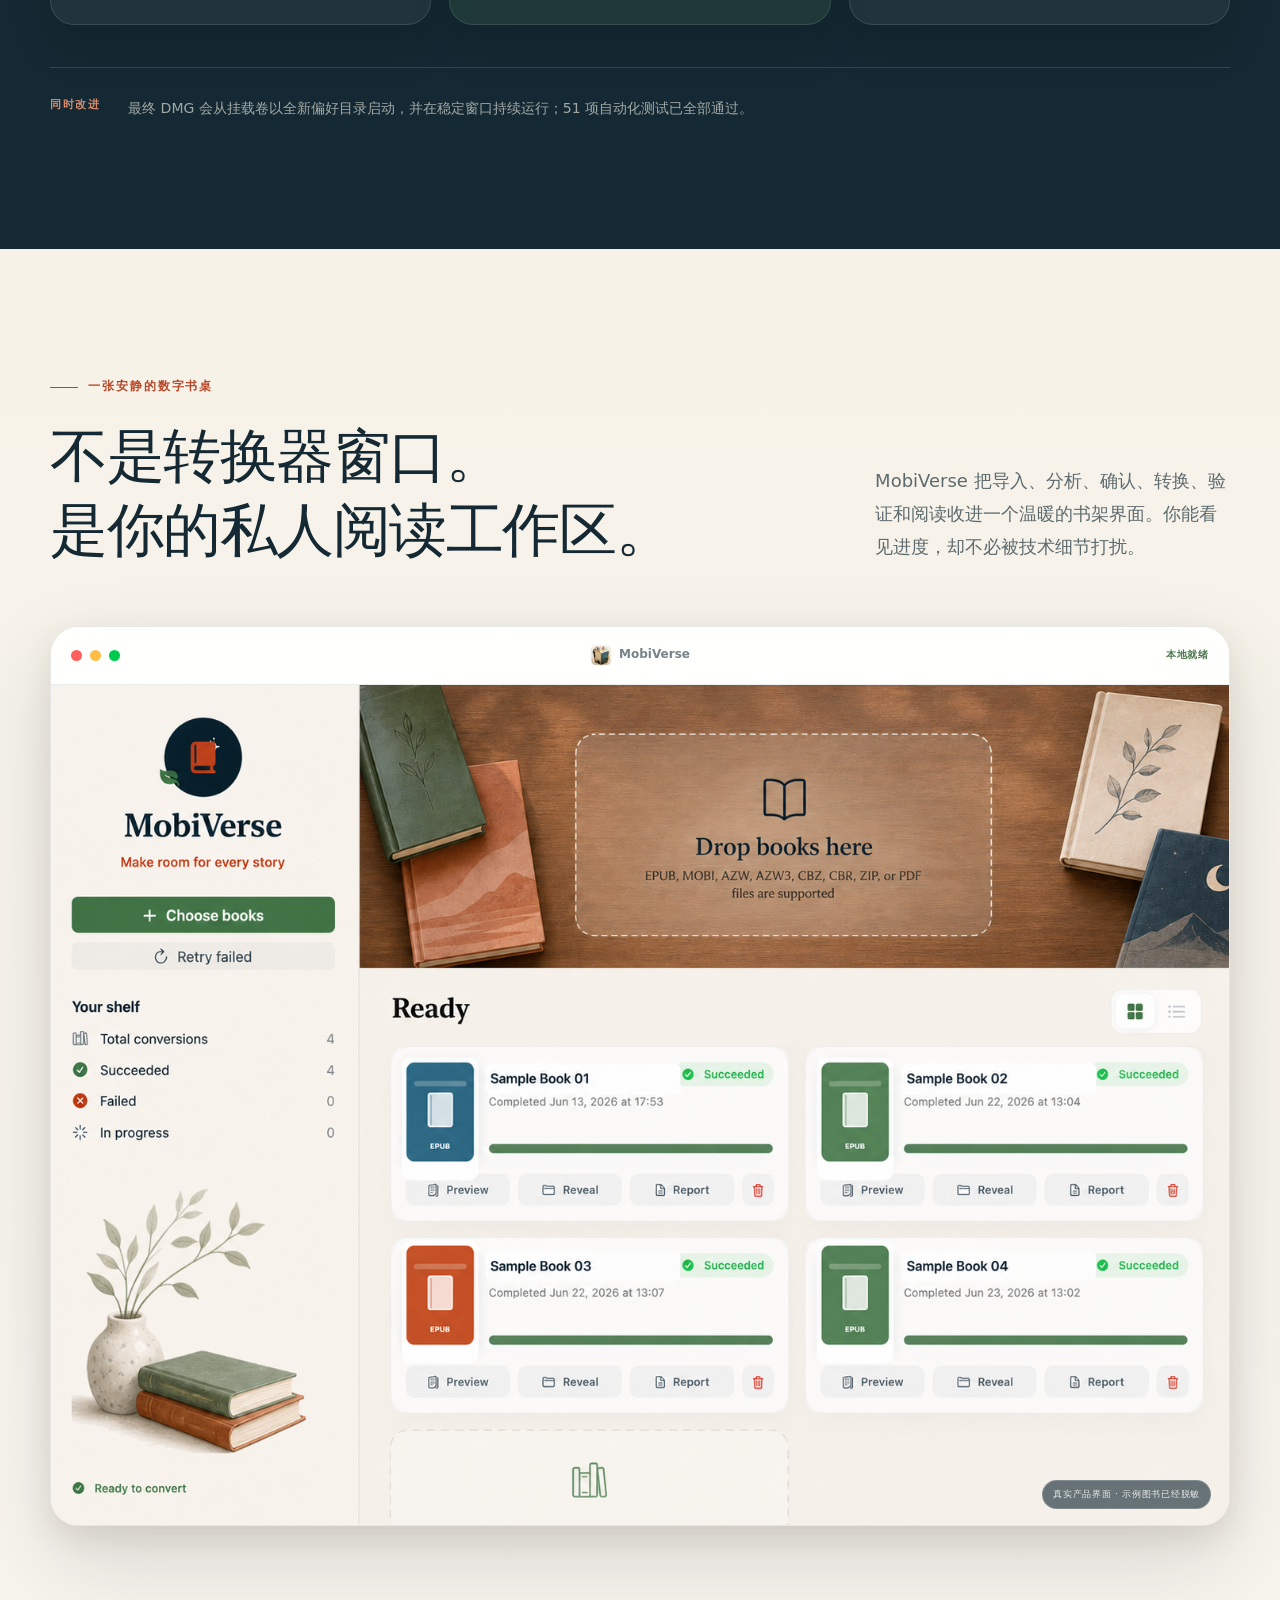
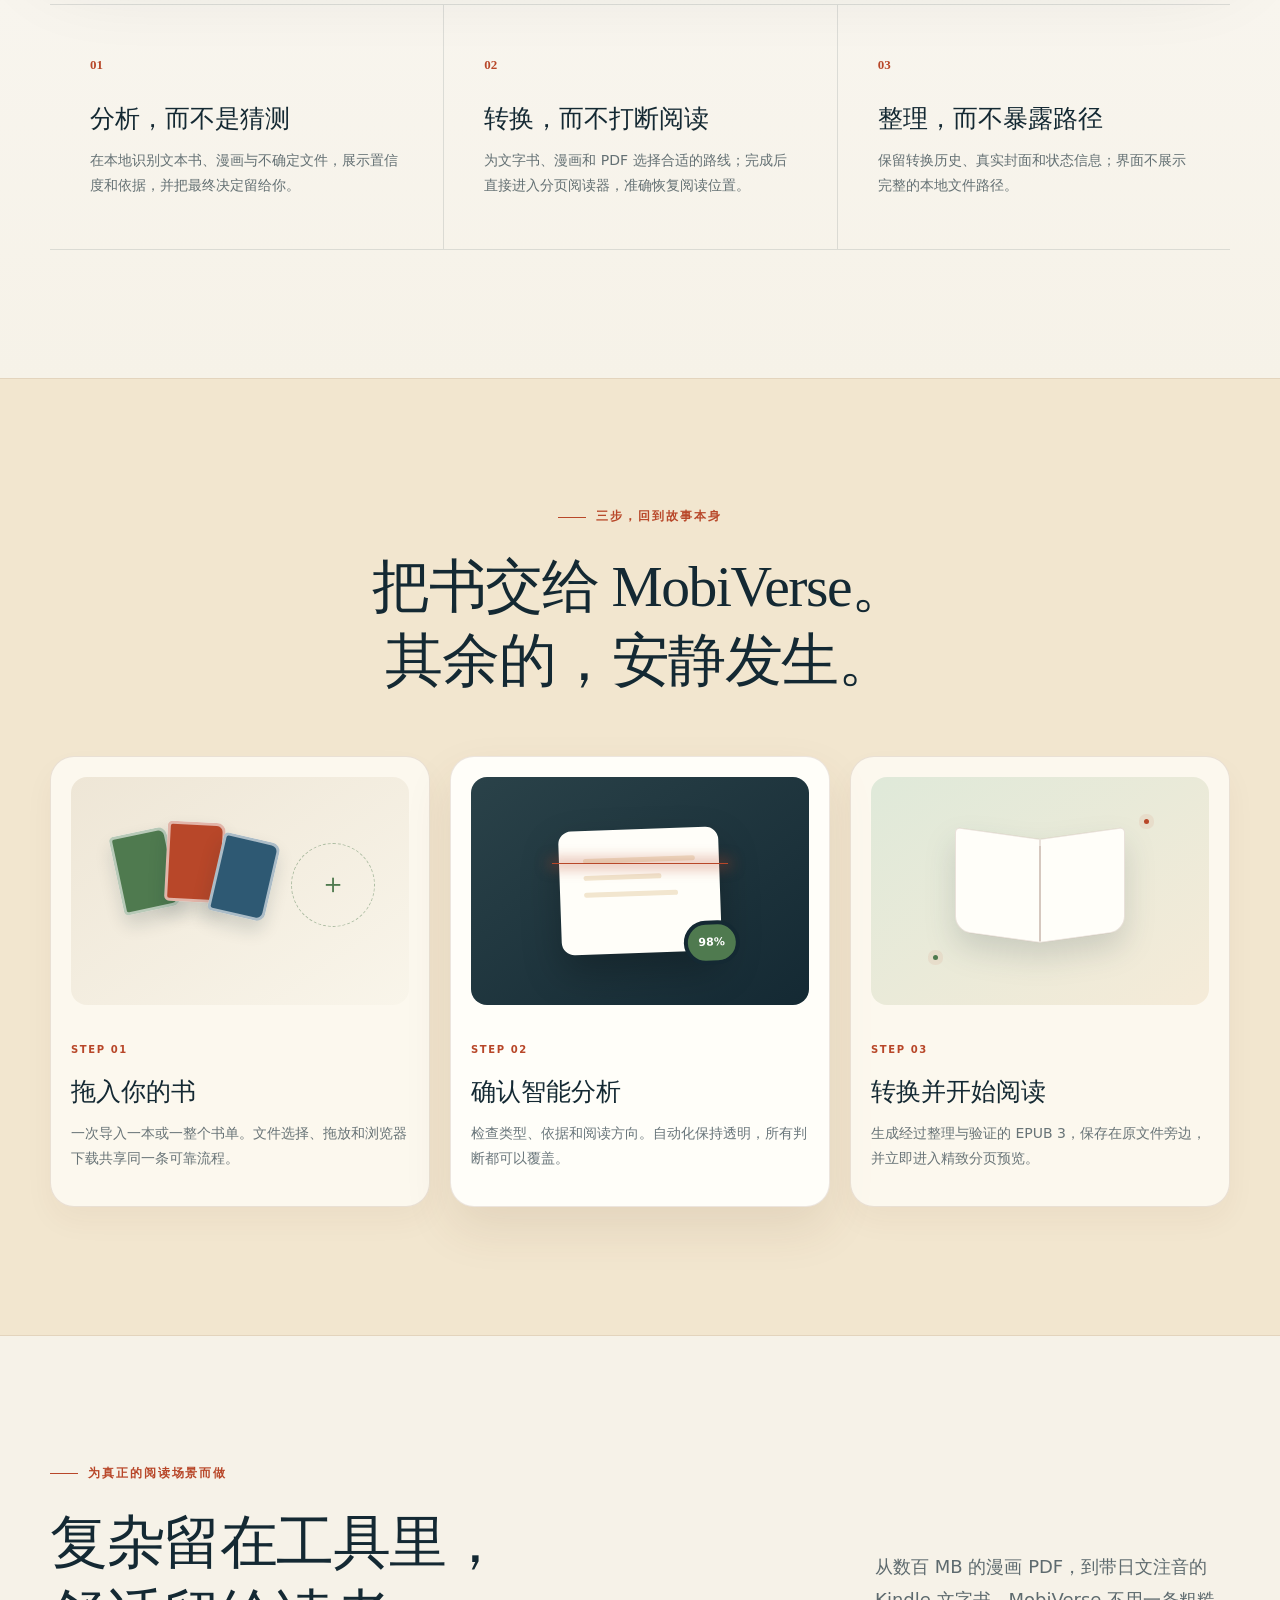
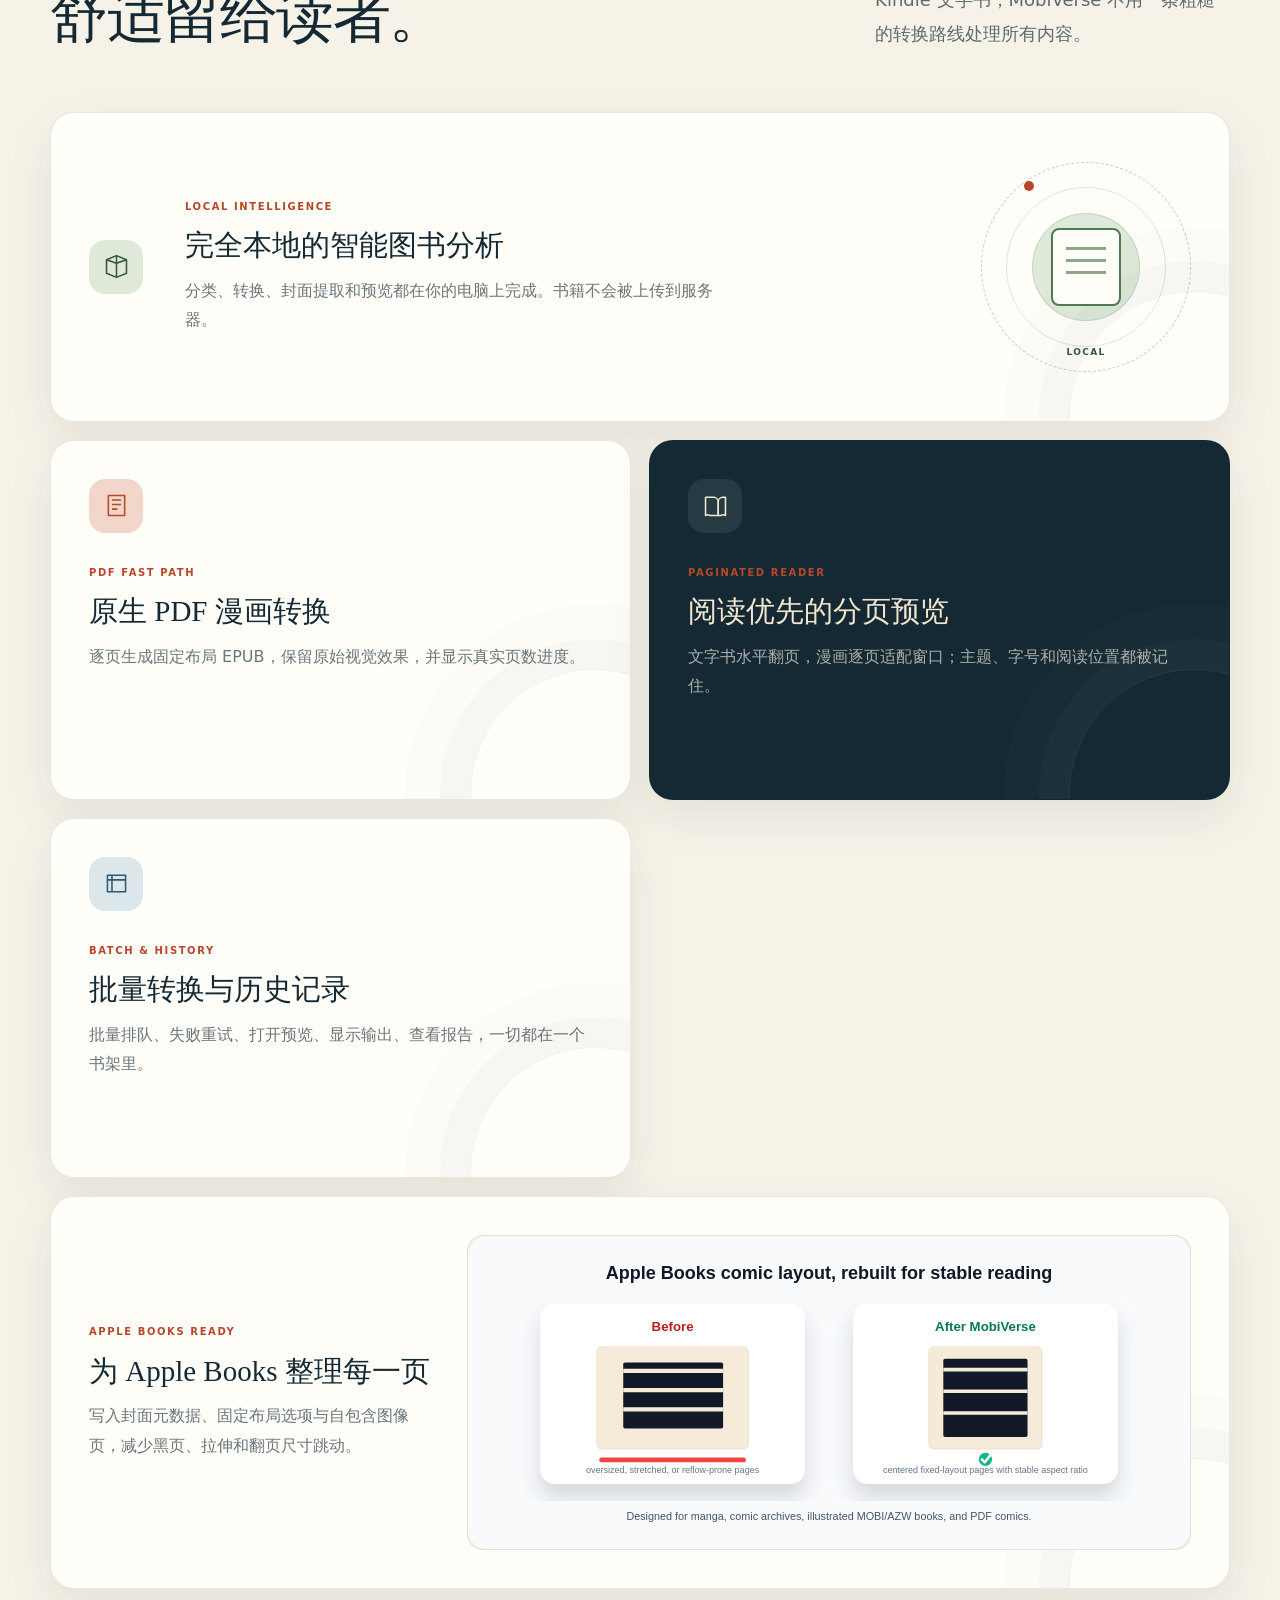
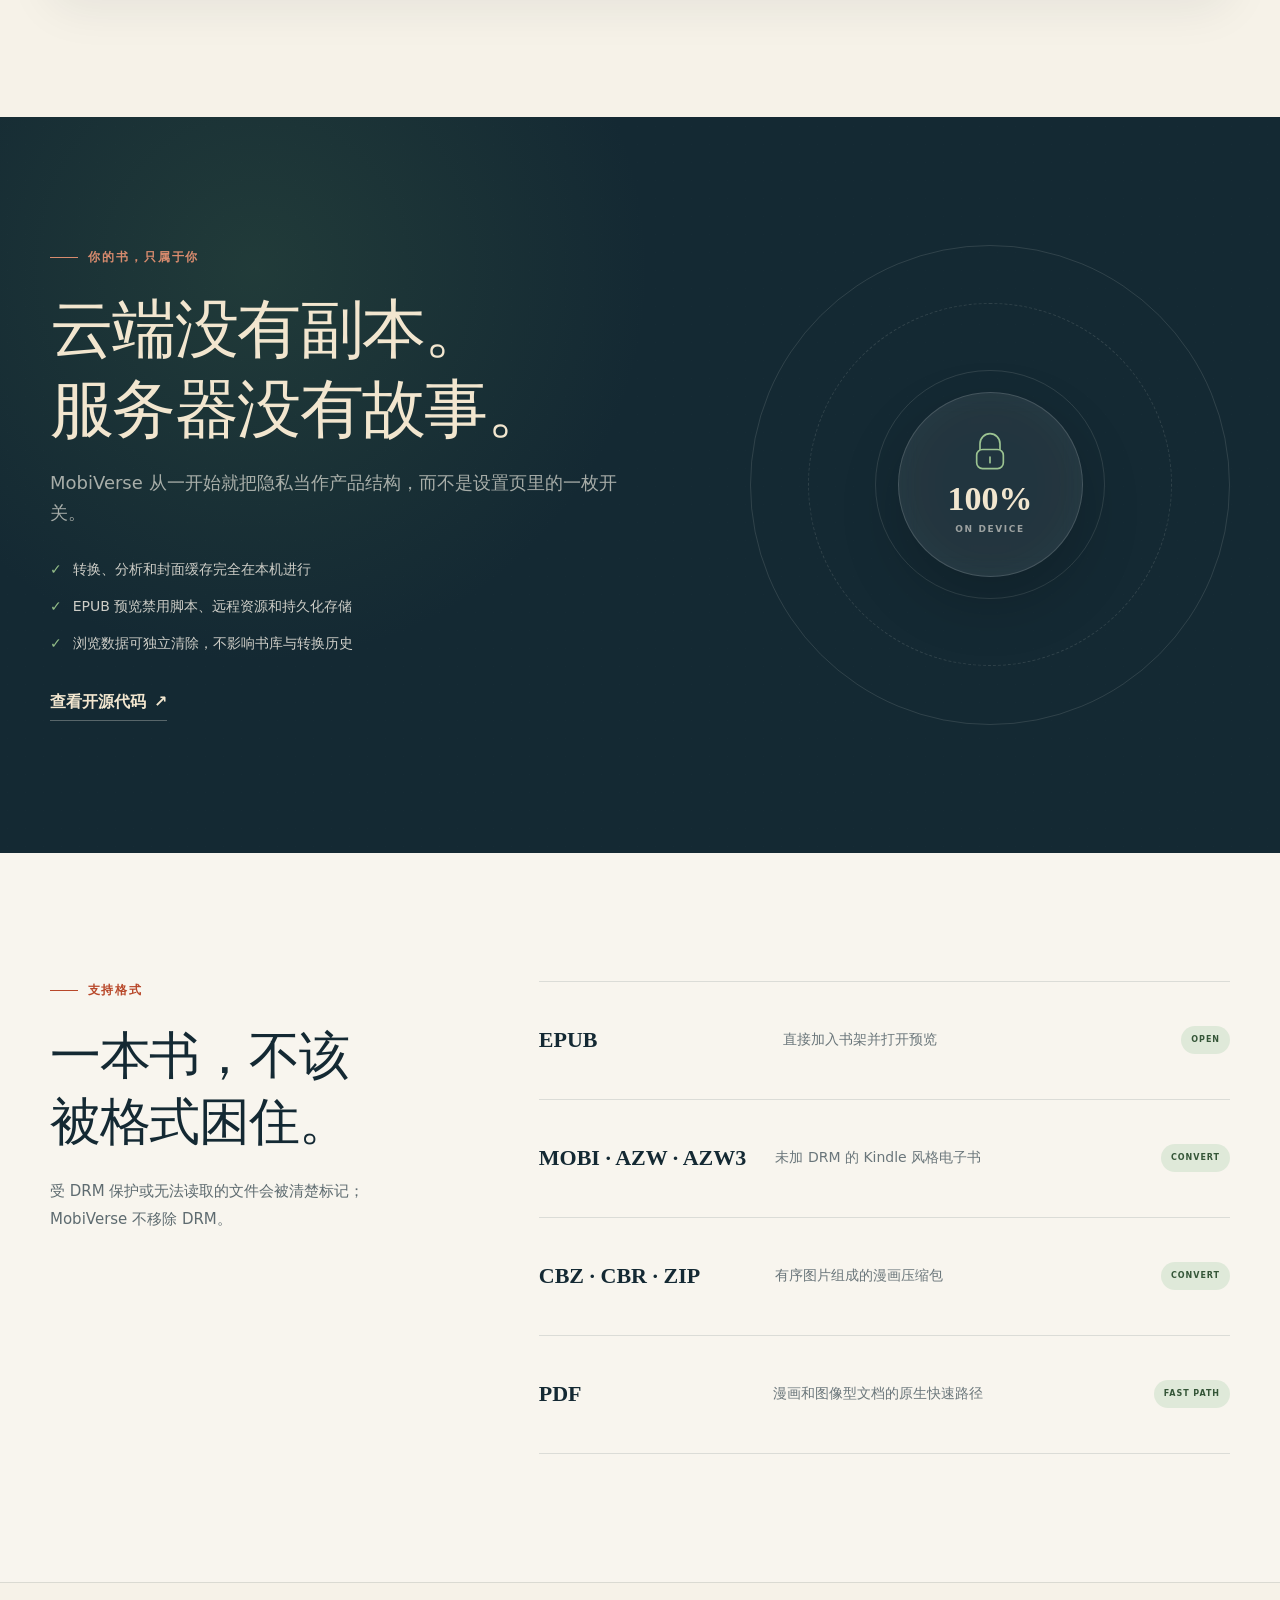
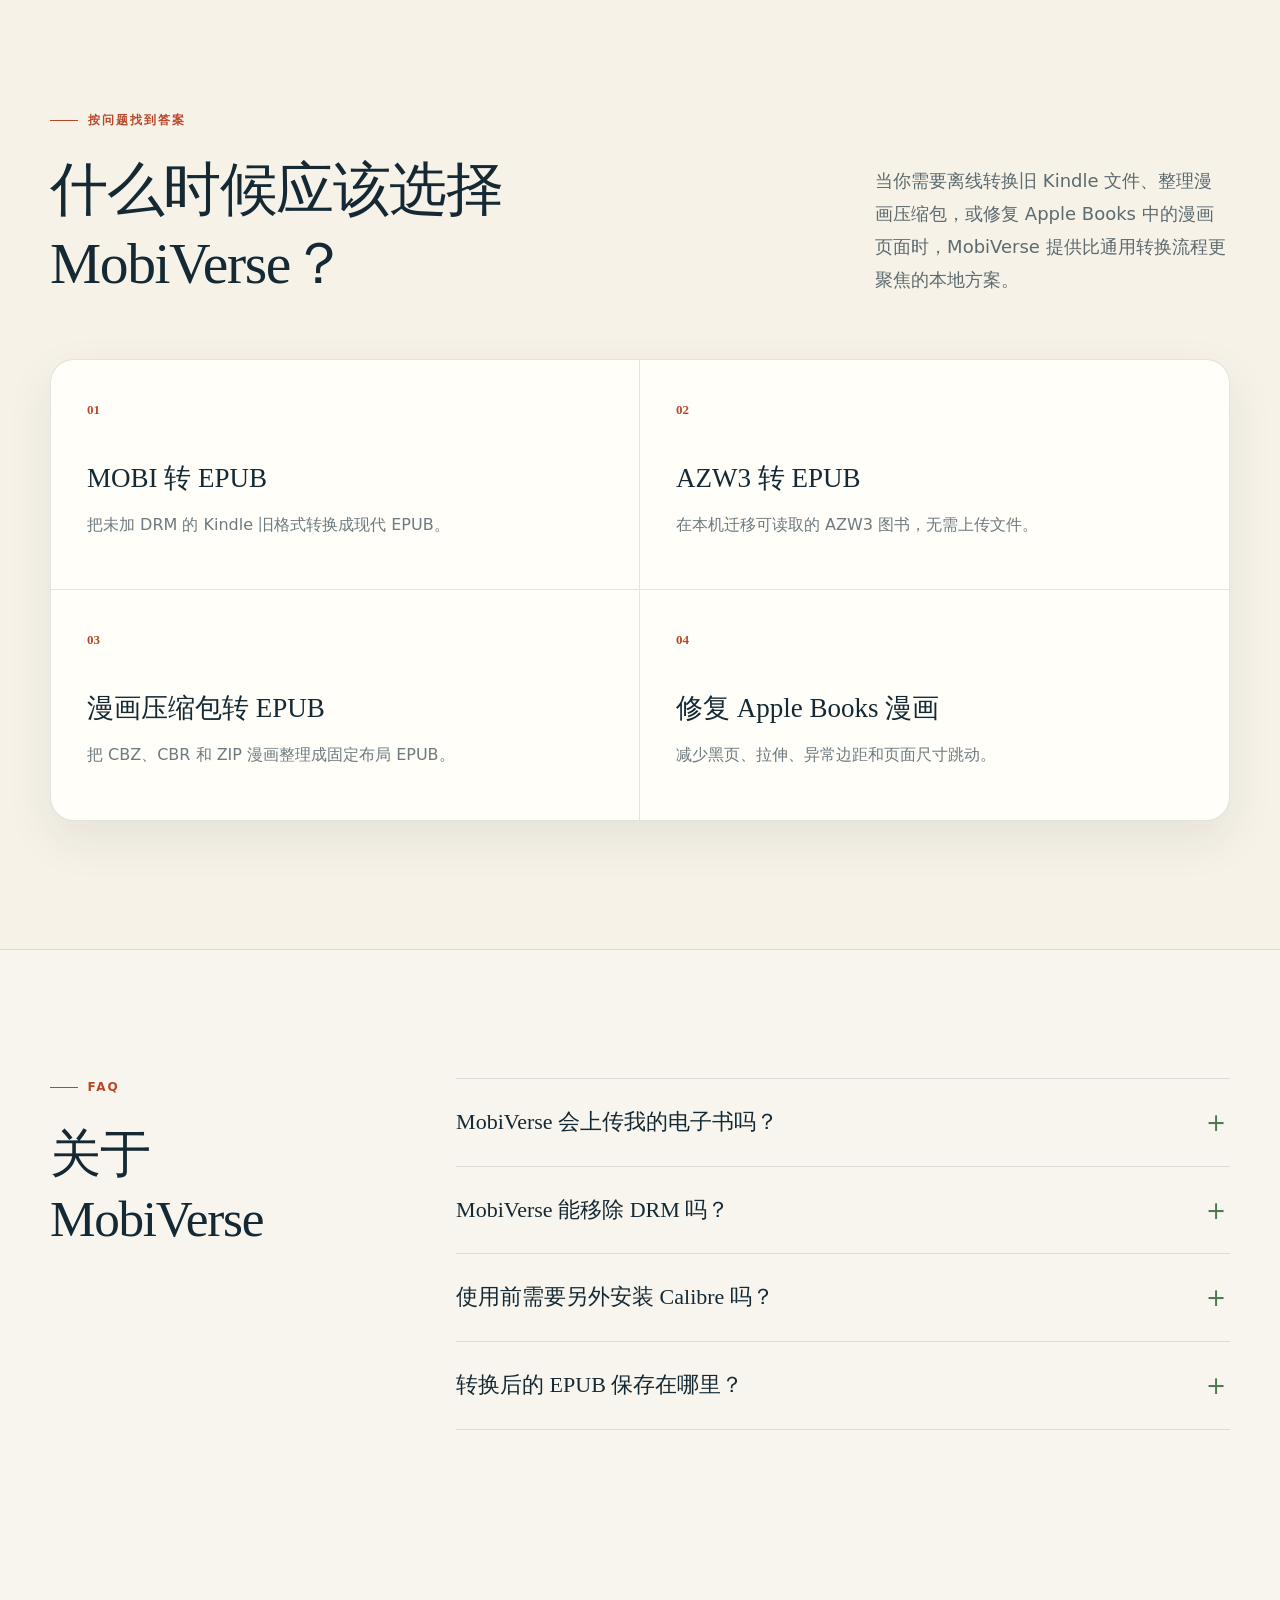
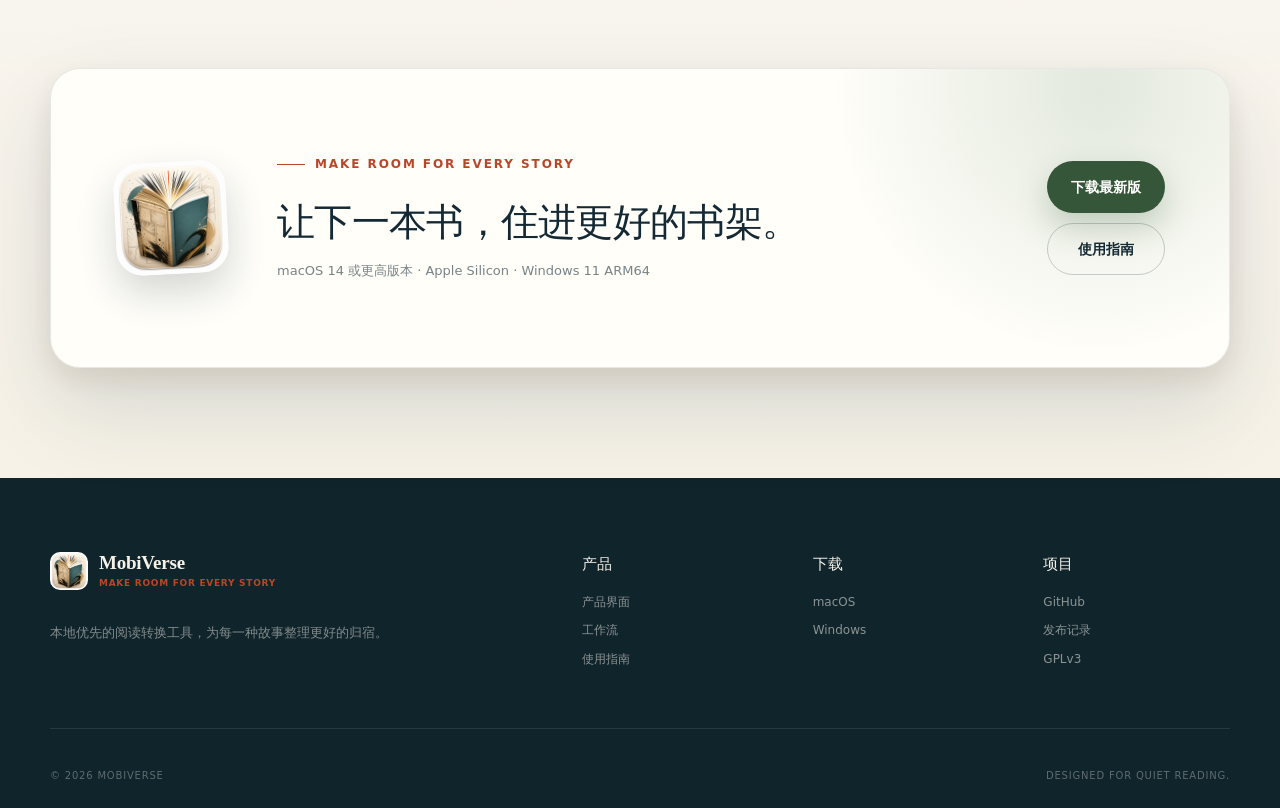
==== commit cdf1158b: "Release MobiVerse 2.4.1" ====
--- a/Website/index.html
+++ b/Website/index.html
@@ -40,9 +40,9 @@
         "alternateName": "MobiVerse ebook and comic converter",
         "url": "https://mobiverse-coral.vercel.app/",
         "downloadUrl": "https://mobiverse-coral.vercel.app/download/",
-        "softwareVersion": "2.4.0",
-        "datePublished": "2026-08-04",
-        "releaseNotes": "https://github.com/DemonDevil-Git/MobiVerse/releases/tag/v2.4.0",
+        "softwareVersion": "2.4.1",
+        "datePublished": "2026-08-11",
+        "releaseNotes": "https://github.com/DemonDevil-Git/MobiVerse/releases/tag/v2.4.1",
         "applicationCategory": "UtilitiesApplication",
         "applicationSubCategory": "Ebook and comic converter",
         "operatingSystem": "macOS 14 or later",
@@ -156,7 +156,7 @@
       <div class="hero-backdrop" aria-hidden="true"></div>
       <div class="shell hero-inner">
         <div class="hero-copy" data-reveal>
-          <p class="eyebrow"><span></span> <b data-i18n="hero.eyebrow">MobiVerse 2.4.0 · 本地优先的阅读转换工具</b></p>
+          <p class="eyebrow"><span></span> <b data-i18n="hero.eyebrow">MobiVerse 2.4.1 · 本地优先的阅读转换工具</b></p>
           <h1 id="hero-title" data-i18n-html="hero.title">MobiVerse<br><em>本地电子书与漫画转换工具。</em></h1>
           <p class="hero-lead" data-i18n="hero.lead">打开 EPUB，转换 Kindle 电子书、漫画压缩包与 PDF。无需上传，无需额外安装 Calibre——只留下适合 Apple Books 与现代阅读器的精致书籍。</p>
           <div class="hero-actions">
@@ -190,39 +190,39 @@
       <div class="shell">
         <div class="release-heading" data-reveal>
           <div>
-            <p class="eyebrow"><span></span> <b data-i18n="latest.eyebrow">最新版本 · 2026 年 8 月 4 日</b></p>
-            <h2 id="latest-title" data-i18n-html="latest.title">MobiVerse 2.4.0<br><em>让书架、下载和中文体验更自然。</em></h2>
+            <p class="eyebrow"><span></span> <b data-i18n="latest.eyebrow">最新版本 · 2026 年 8 月 11 日</b></p>
+            <h2 id="latest-title" data-i18n-html="latest.title">MobiVerse 2.4.1<br><em>首次打开，更稳更可靠。</em></h2>
           </div>
           <div class="release-summary">
-            <p data-i18n="latest.lead">本次 macOS 更新聚焦完整简体中文界面、响应迅速的 3D 书架，以及更可靠的 Browse 下载体验。</p>
-            <a class="text-link release-link" href="https://github.com/DemonDevil-Git/MobiVerse/releases/tag/v2.4.0"><span data-i18n="latest.notes">查看完整发布说明</span> <span aria-hidden="true">↗</span></a>
+            <p data-i18n="latest.lead">本次 macOS 补丁修复新用户首次启动闪退，并整理 Browse 标签栏和中文工作区布局。</p>
+            <a class="text-link release-link" href="https://github.com/DemonDevil-Git/MobiVerse/releases/tag/v2.4.1"><span data-i18n="latest.notes">查看完整发布说明</span> <span aria-hidden="true">↗</span></a>
           </div>
         </div>
 
         <div class="release-grid">
           <article class="release-card" data-reveal>
             <span class="release-number">01</span>
-            <p class="feature-kicker">简体中文 · SIMPLIFIED CHINESE</p>
-            <h3 data-i18n="latest.languageTitle">完整中文界面</h3>
-            <p data-i18n="latest.languageBody">新增简体中文翻译和应用内语言选择器，可在简体中文、English 与跟随系统之间切换。</p>
+            <p class="feature-kicker">FIRST LAUNCH</p>
+            <h3 data-i18n="latest.languageTitle">首次启动闪退已修复</h3>
+            <p data-i18n="latest.languageBody">本地化资源会从安装包的真实位置安全加载，新用户第一次打开不再因资源定位失败而退出。</p>
           </article>
           <article class="release-card featured" data-reveal>
             <span class="release-number">02</span>
-            <p class="feature-kicker">3D SHELF</p>
-            <h3 data-i18n="latest.shelfTitle">更快、更顺滑的 3D 书架</h3>
-            <p data-i18n="latest.shelfBody">随机点击可见书籍也能保持弹簧过渡；悬停与命中更稳定，转换中、验证中和最新完成的书会自动排到最前面。</p>
+            <p class="feature-kicker">CHINESE WORKSPACE</p>
+            <h3 data-i18n="latest.shelfTitle">中文工作区重新居中</h3>
+            <p data-i18n="latest.shelfBody">“书架 / 浏览”分段选择器占满可用宽度，中文短标签不再让整个控件明显偏左。</p>
           </article>
           <article class="release-card" data-reveal>
             <span class="release-number">03</span>
-            <p class="feature-kicker">BROWSE DOWNLOADS</p>
-            <h3 data-i18n="latest.downloadTitle">下载状态一眼可见</h3>
-            <p data-i18n="latest.downloadBody">Browse 右上角会在下载时显示动态状态；取消操作现在会立即停止任务并从下载列表移除。</p>
+            <p class="feature-kicker">BROWSE TABS</p>
+            <h3 data-i18n="latest.downloadTitle">+ 固定在下载左侧</h3>
+            <p data-i18n="latest.downloadBody">Browse 的新增标签按钮保持在右侧操作区，并紧邻下载按钮左边。</p>
           </article>
         </div>
 
         <div class="release-detail" data-reveal>
           <strong data-i18n="latest.detailLabel">同时改进</strong>
-          <p data-i18n="latest.detailBody">大型 EPUB 的封面和元数据读取更高效；3D 封面底部不再显示多余绿边；51 项自动化测试已全部通过。</p>
+          <p data-i18n="latest.detailBody">最终 DMG 会从挂载卷以全新偏好目录启动，并在稳定窗口持续运行；51 项自动化测试已全部通过。</p>
         </div>
       </div>
     </section>
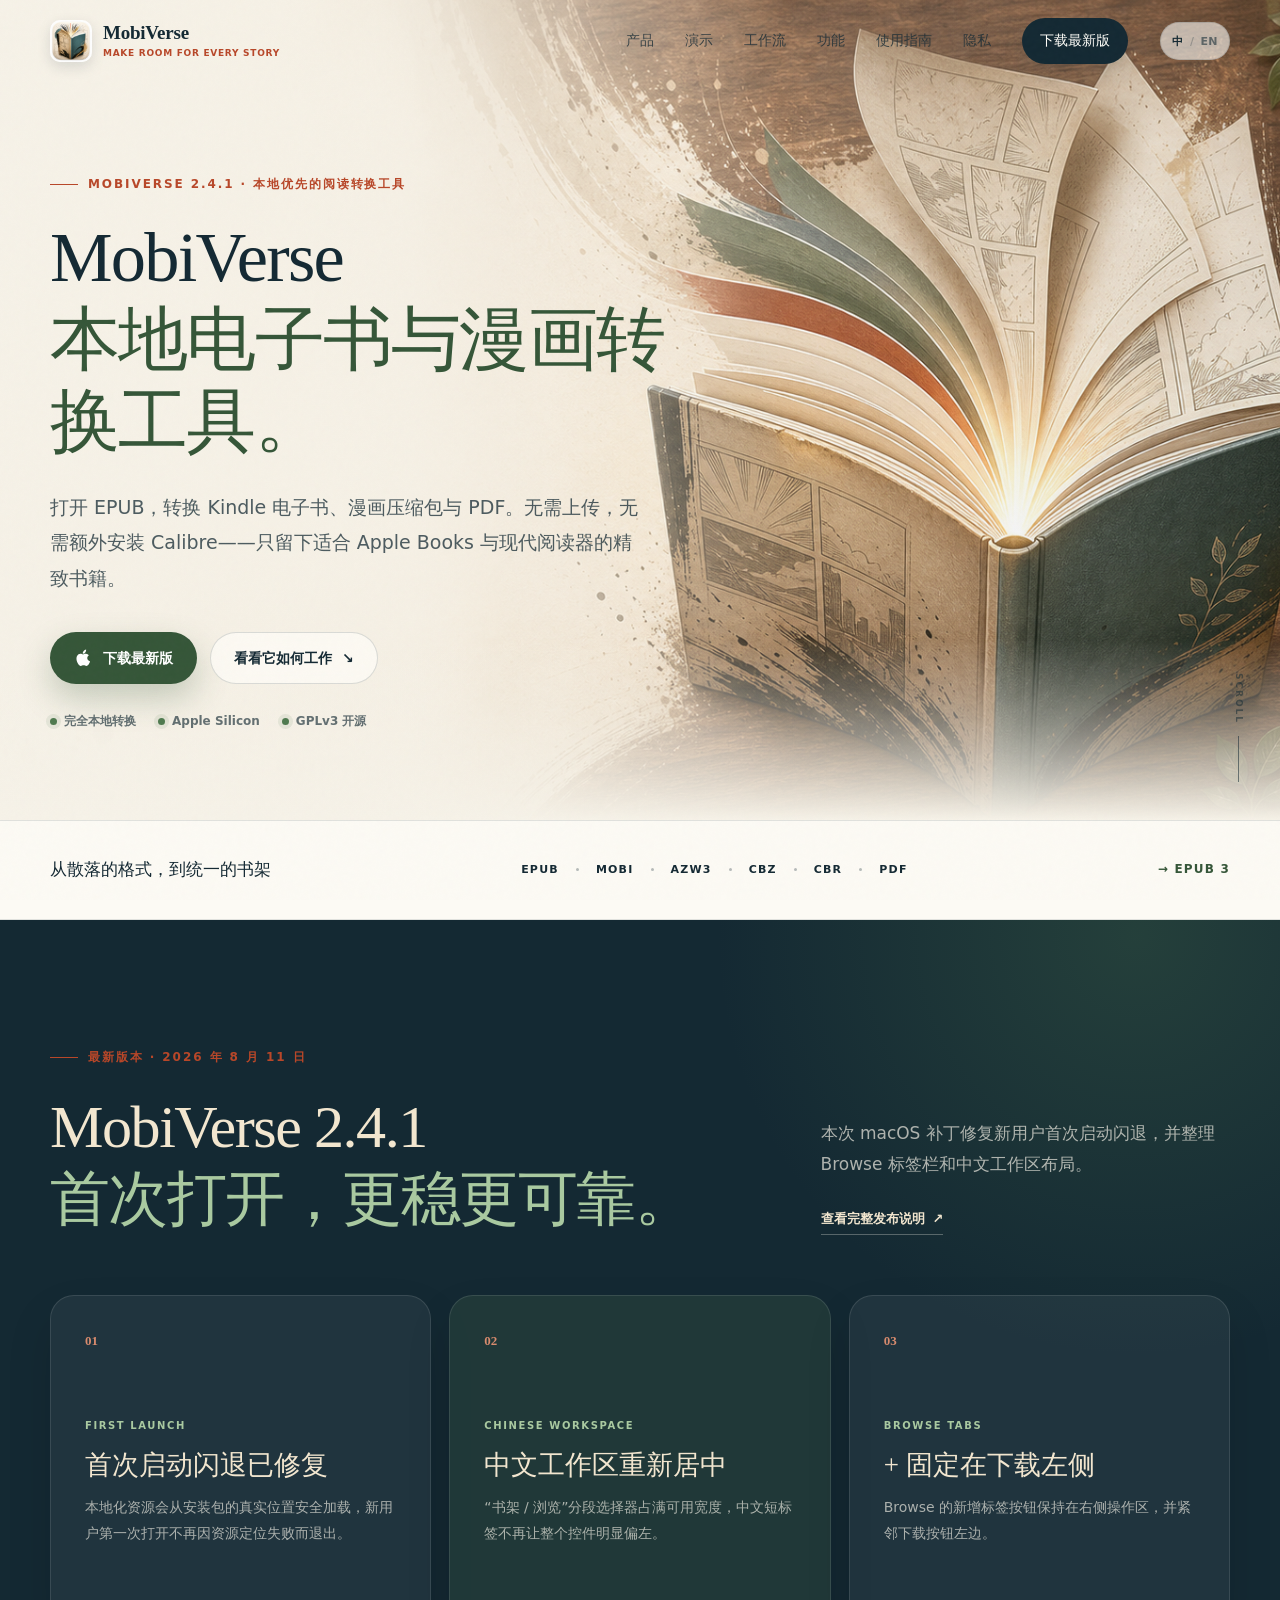
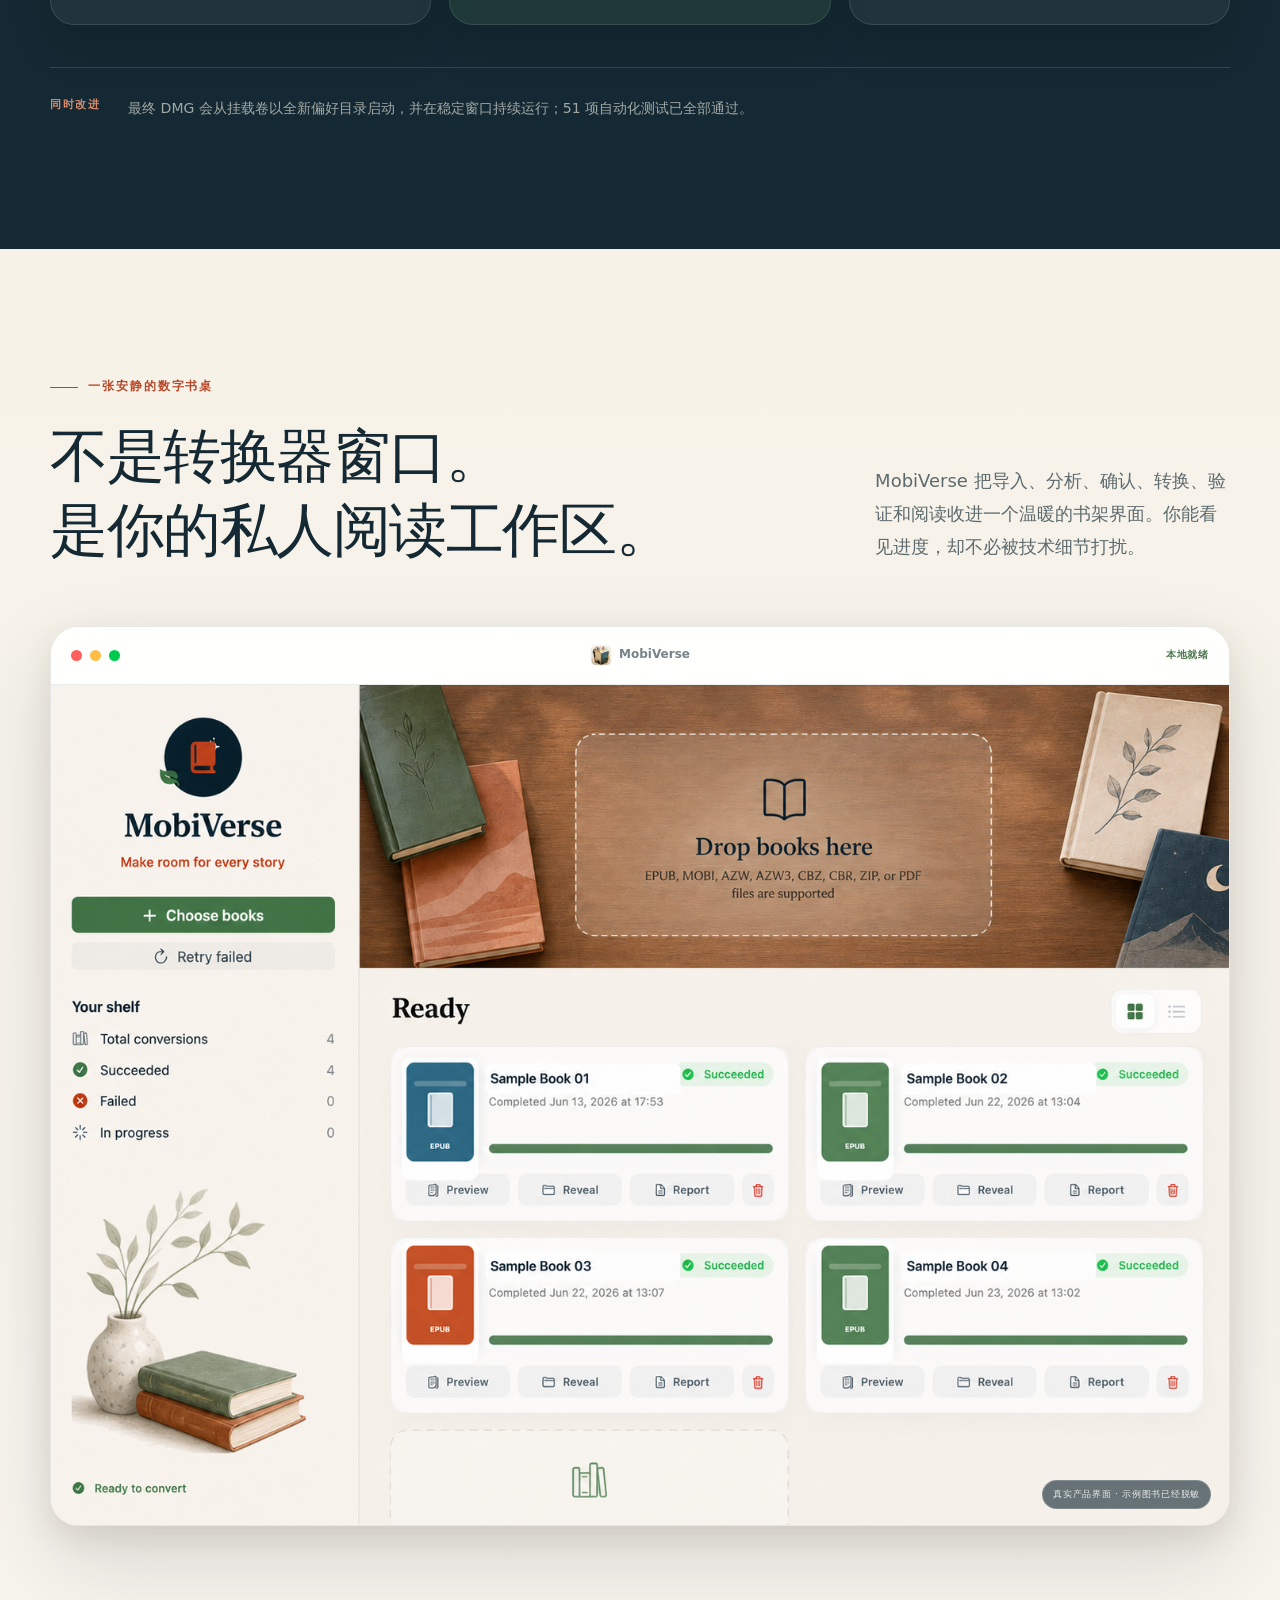
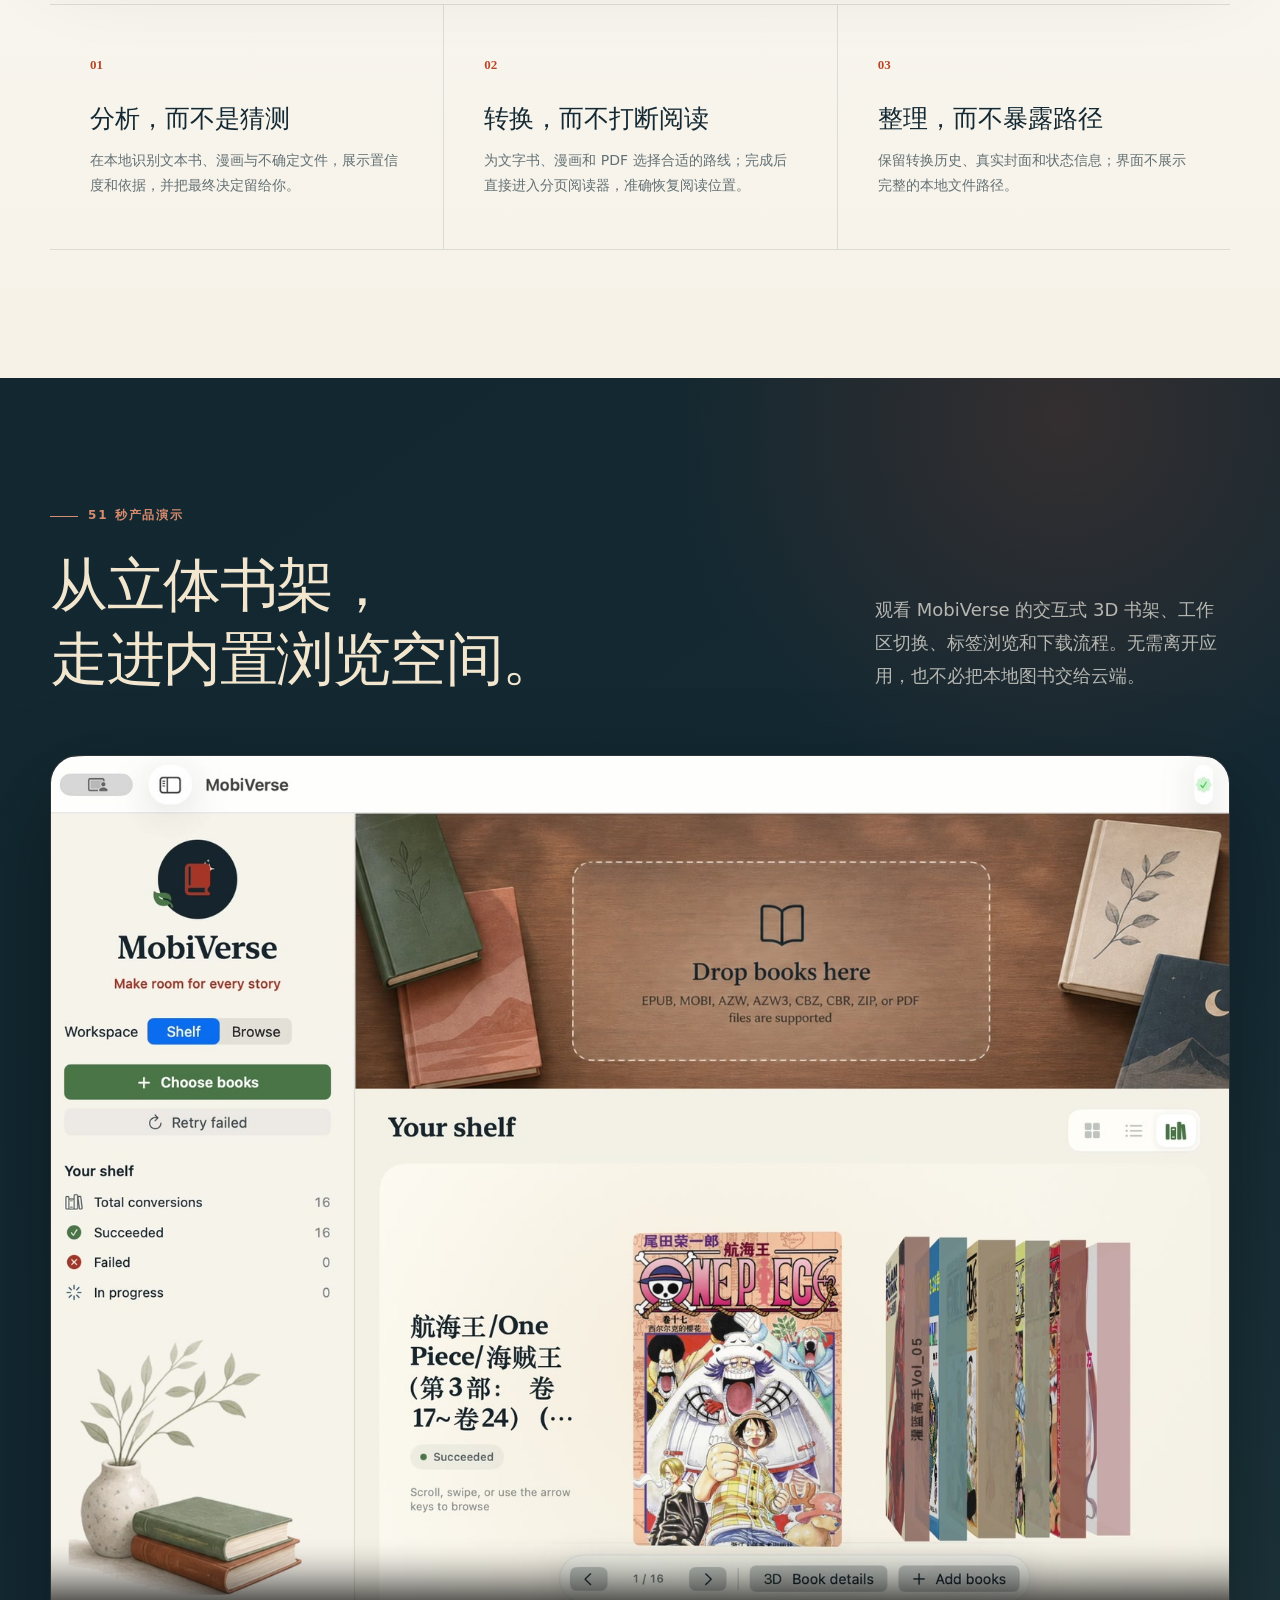
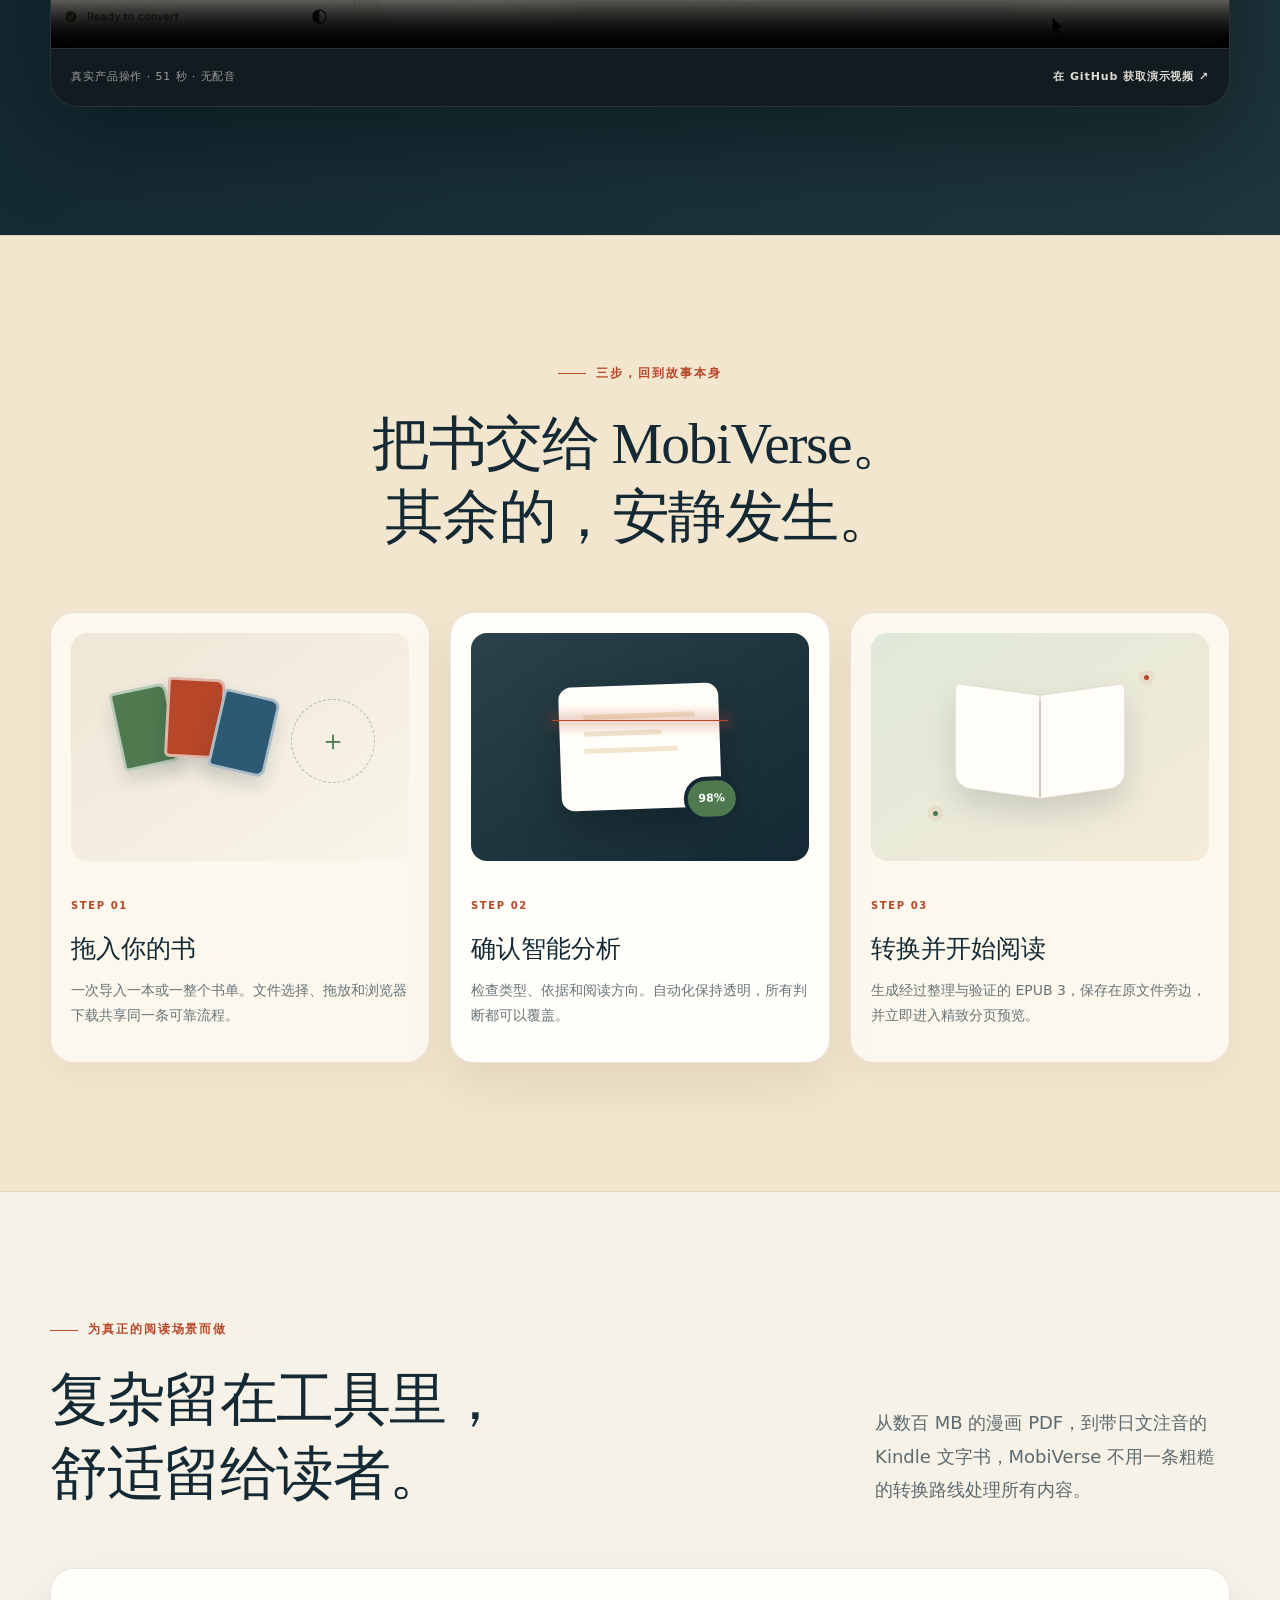
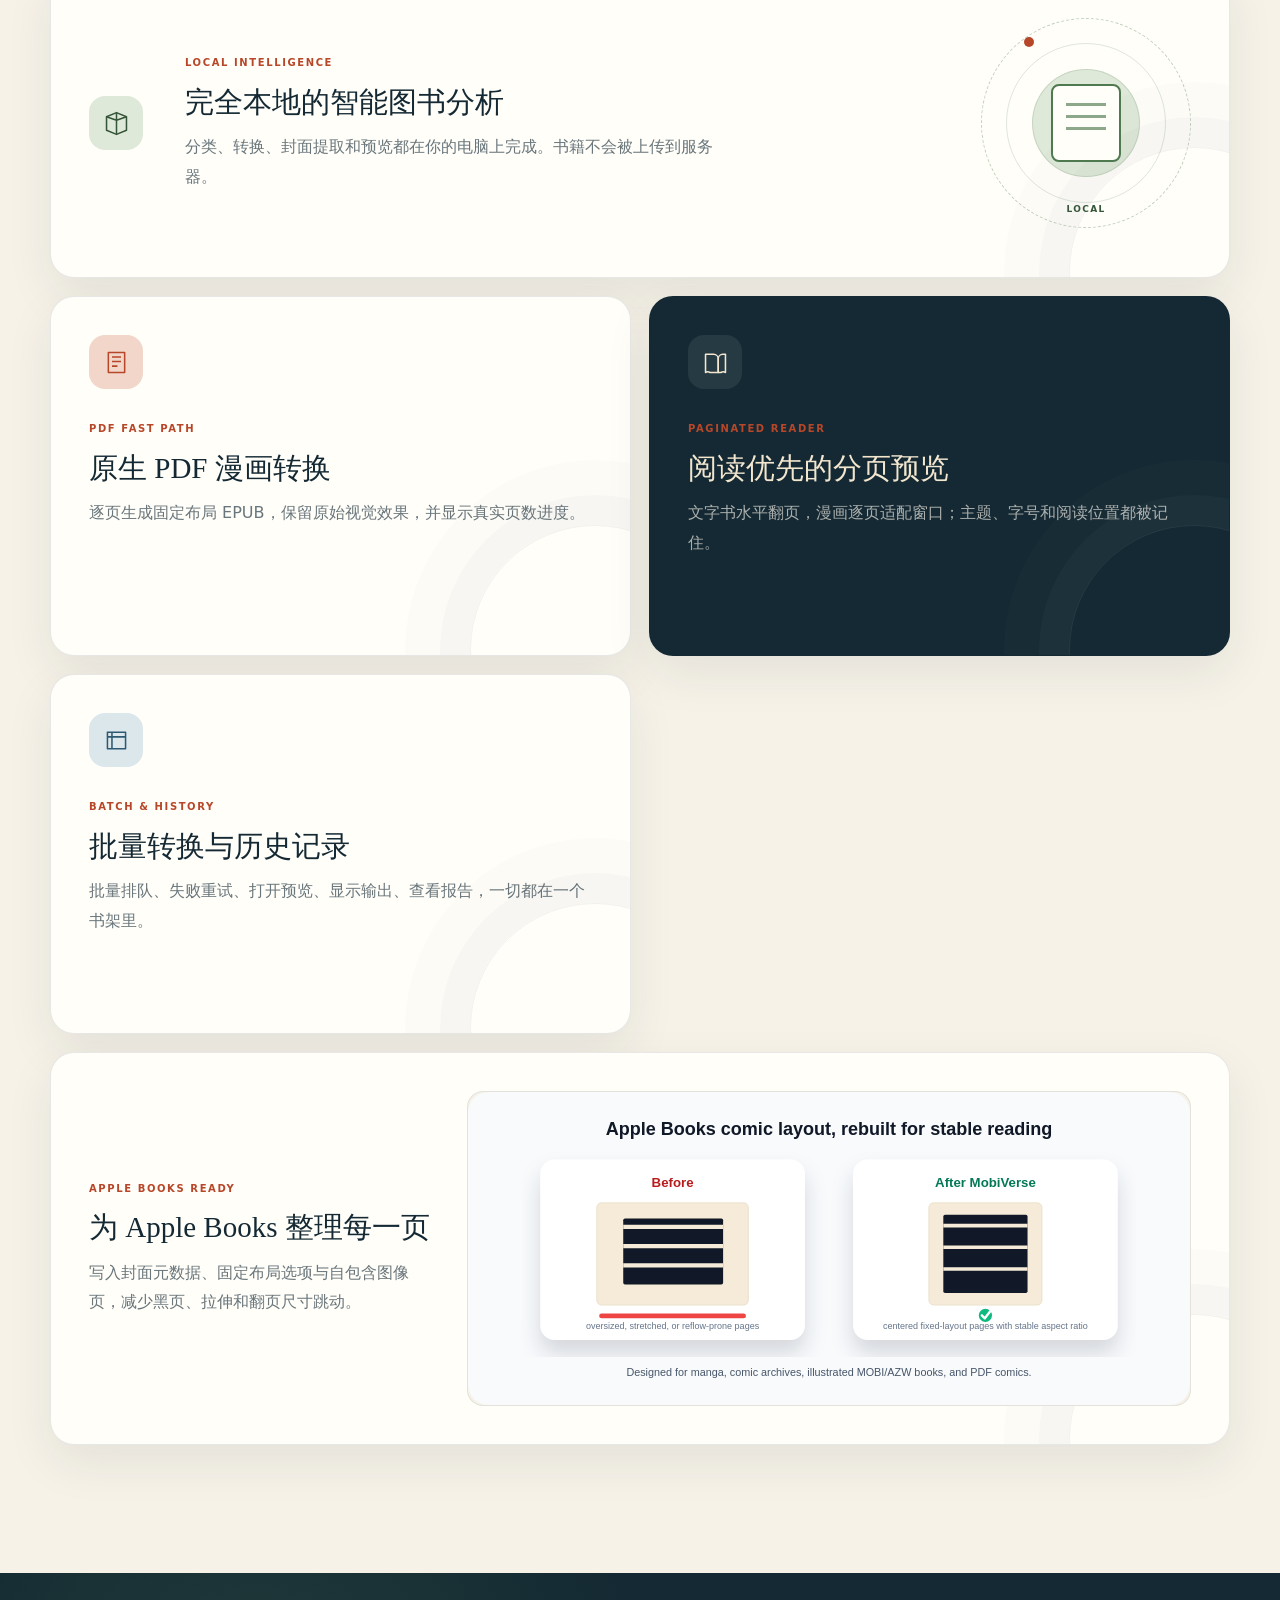
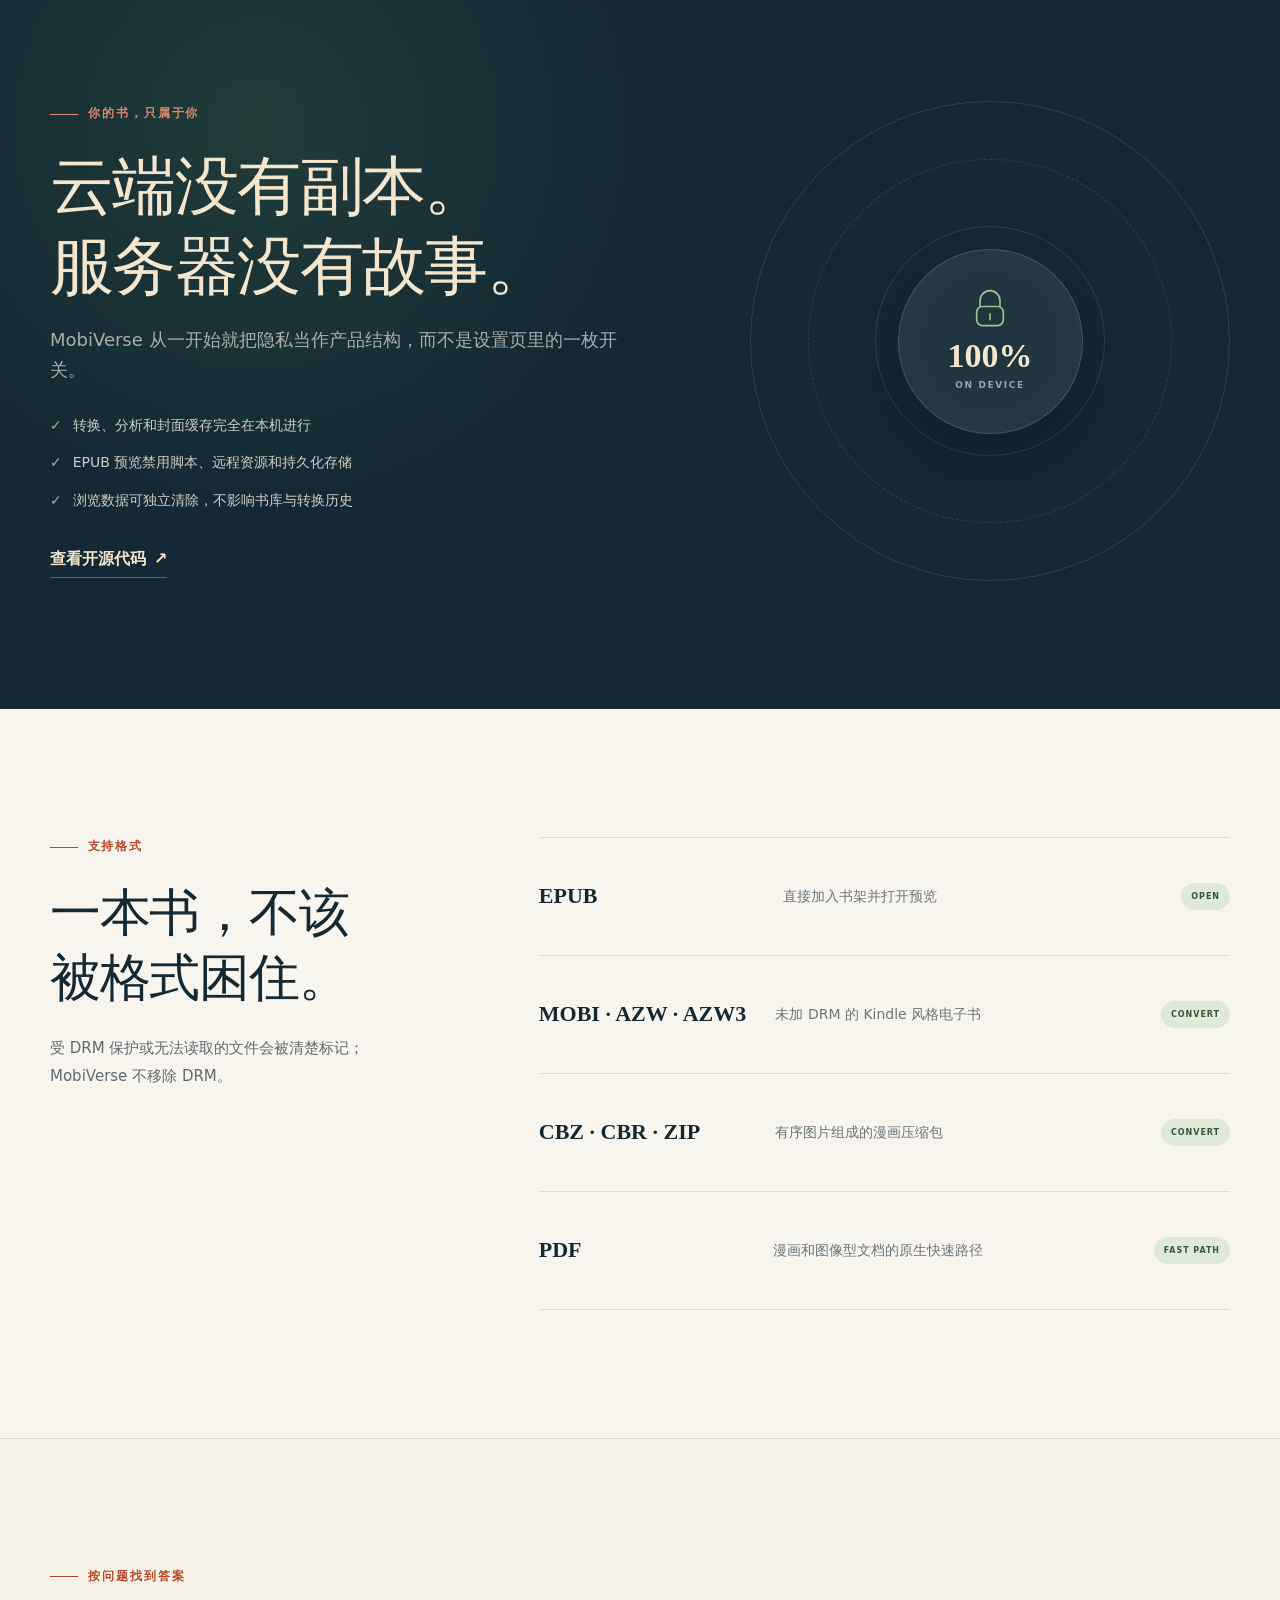
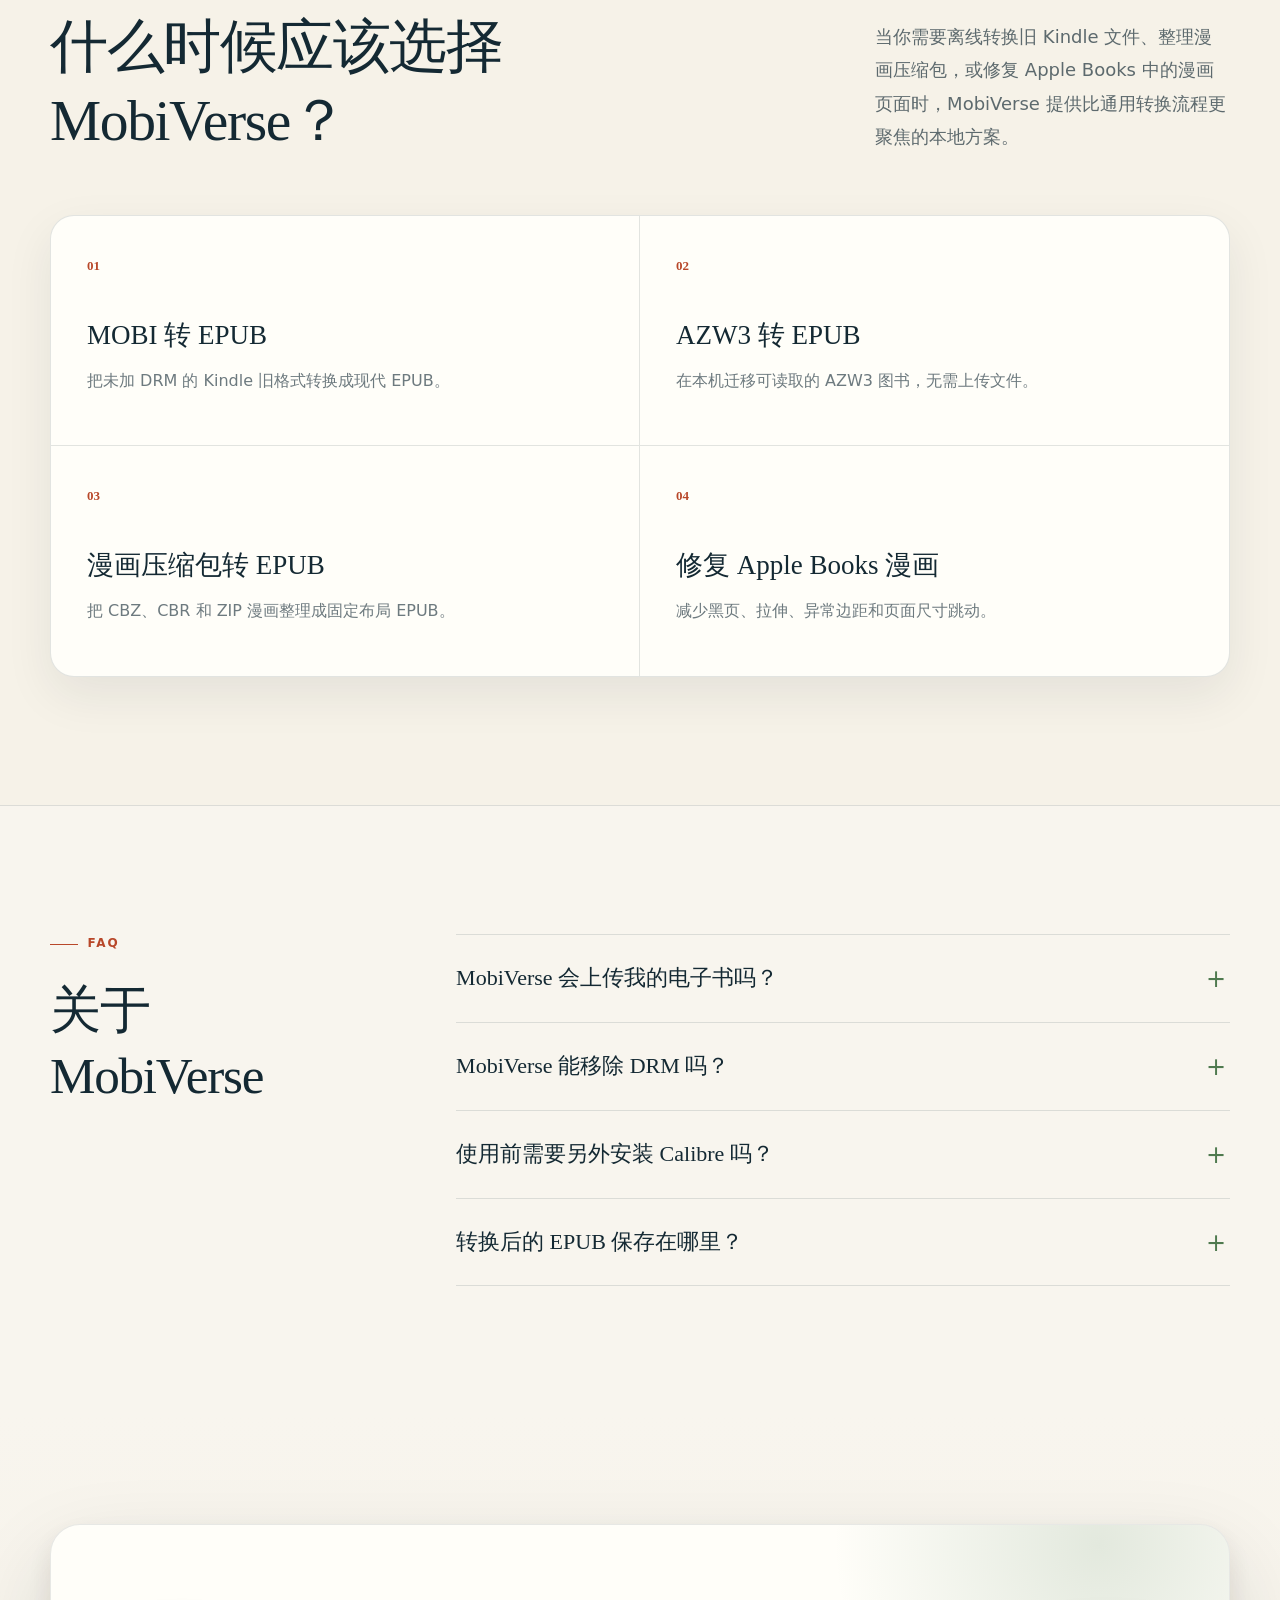
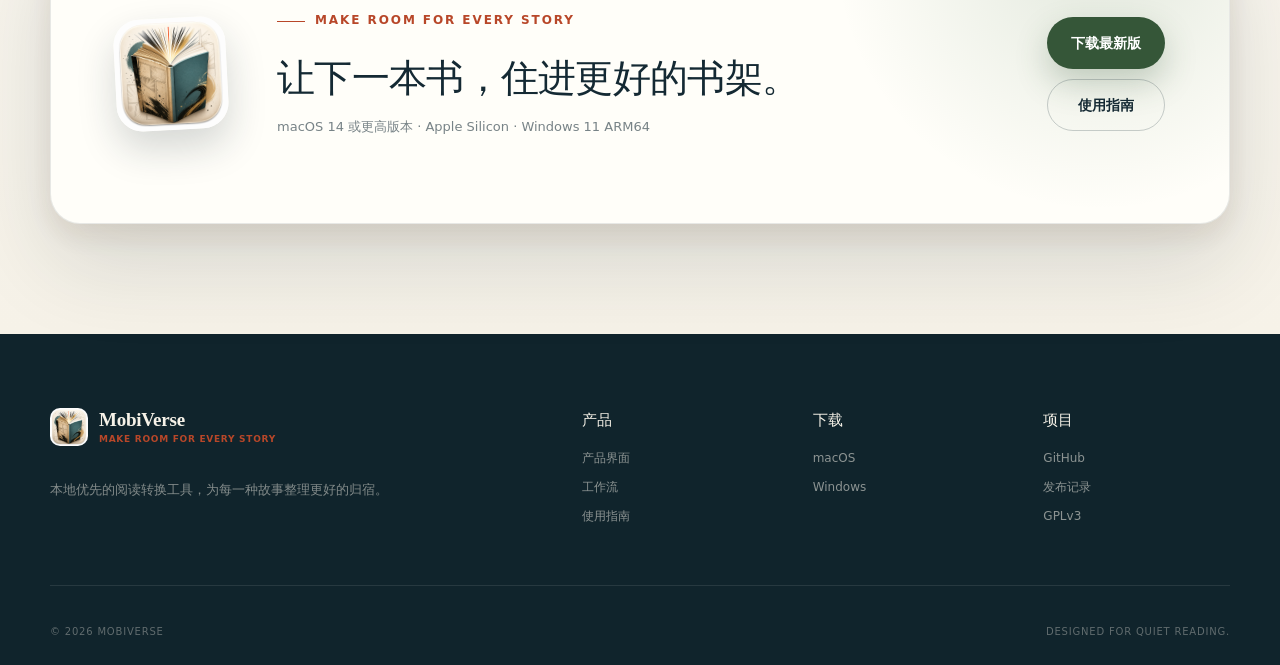
==== commit 06f6f5f0: "Add MobiVerse promotional video" ====
--- a/Website/index.html
+++ b/Website/index.html
@@ -14,6 +14,10 @@
   <meta property="og:description" content="在本机把 MOBI、AZW3、CBZ、CBR 和 PDF 转换成适合 Apple Books 与现代阅读器的 EPUB。">
   <meta property="og:url" content="https://mobiverse-coral.vercel.app/">
   <meta property="og:image" content="https://mobiverse-coral.vercel.app/assets/product-showcase-refined.png">
+  <meta property="og:video" content="https://mobiverse-coral.vercel.app/assets/mobiverse-demo.mp4">
+  <meta property="og:video:type" content="video/mp4">
+  <meta property="og:video:width" content="1600">
+  <meta property="og:video:height" content="1212">
   <meta name="twitter:card" content="summary_large_image">
   <meta name="twitter:title" content="MobiVerse — Local ebook and comic converter">
   <meta name="twitter:description" content="Convert Kindle books, comic archives, and PDF comics into polished EPUBs without uploading your files.">
@@ -77,6 +81,18 @@
         }
       },
       {
+        "@type": "VideoObject",
+        "@id": "https://mobiverse-coral.vercel.app/#demo-video",
+        "name": "MobiVerse product demo",
+        "description": "A 51-second tour of MobiVerse's interactive bookshelf and built-in browser workspace.",
+        "thumbnailUrl": "https://mobiverse-coral.vercel.app/assets/mobiverse-demo-poster.jpg",
+        "contentUrl": "https://mobiverse-coral.vercel.app/assets/mobiverse-demo.mp4",
+        "embedUrl": "https://mobiverse-coral.vercel.app/#demo",
+        "uploadDate": "2026-08-11",
+        "duration": "PT51S",
+        "inLanguage": ["zh-CN", "en"]
+      },
+      {
         "@type": "FAQPage",
         "@id": "https://mobiverse-coral.vercel.app/#faq",
         "mainEntity": [
@@ -133,6 +149,7 @@
 
       <nav class="site-nav" id="site-nav" aria-label="主导航" data-nav data-i18n-aria-label="mainNav">
         <a href="#product" data-i18n="nav.product">产品</a>
+        <a href="#demo" data-i18n="nav.demo">演示</a>
         <a href="#workflow" data-i18n="nav.workflow">工作流</a>
         <a href="#features" data-i18n="nav.features">功能</a>
         <a href="/guides/" data-i18n="nav.guides">使用指南</a>
@@ -264,6 +281,29 @@
             <p data-i18n="product.pillar3Body">保留转换历史、真实封面和状态信息；界面不展示完整的本地文件路径。</p>
           </article>
         </div>
+      </div>
+    </section>
+
+    <section class="demo-section section" id="demo" aria-labelledby="demo-title">
+      <div class="shell">
+        <div class="section-heading split-heading" data-reveal>
+          <div>
+            <p class="eyebrow light-eyebrow"><span></span> <b data-i18n="demo.eyebrow">51 秒产品演示</b></p>
+            <h2 id="demo-title" data-i18n-html="demo.title">从立体书架，<br>走进内置浏览空间。</h2>
+          </div>
+          <p data-i18n="demo.lead">观看 MobiVerse 的交互式 3D 书架、工作区切换、标签浏览和下载流程。无需离开应用，也不必把本地图书交给云端。</p>
+        </div>
+
+        <figure class="demo-player" data-reveal>
+          <video controls playsinline preload="metadata" poster="assets/mobiverse-demo-poster.jpg" aria-label="MobiVerse 产品演示视频" data-i18n-aria-label="demo.videoLabel">
+            <source src="assets/mobiverse-demo.mp4" type="video/mp4">
+            <a href="assets/mobiverse-demo.mp4" data-i18n="demo.fallback">下载 MobiVerse 演示视频</a>
+          </video>
+          <figcaption>
+            <span data-i18n="demo.caption">真实产品操作 · 51 秒 · 无配音</span>
+            <a href="https://github.com/DemonDevil-Git/MobiVerse/releases/tag/v2.4.1"><span data-i18n="demo.github">在 GitHub 获取演示视频</span> <span aria-hidden="true">↗</span></a>
+          </figcaption>
+        </figure>
       </div>
     </section>
 
--- a/Website/styles.css
+++ b/Website/styles.css
@@ -406,6 +406,57 @@
 .pillar-number { color: var(--terra); font-family: var(--serif); font-size: 13px; font-weight: 700; }
 .product-pillars h3 { margin: 26px 0 12px; font-family: var(--serif); font-size: 25px; font-weight: 500; line-height: 1.3; }
 .product-pillars p { margin: 0; color: rgba(20, 41, 51, .65); font-size: 14px; line-height: 1.85; }
+
+.demo-section {
+  position: relative;
+  overflow: hidden;
+  color: var(--cream);
+  background: linear-gradient(145deg, #12272f 0%, var(--ink) 55%, #1e363c 100%);
+}
+.demo-section::before {
+  position: absolute;
+  right: -18vw;
+  top: -32vw;
+  width: 70vw;
+  height: 70vw;
+  content: "";
+  background: radial-gradient(circle, rgba(184, 71, 41, .2), transparent 63%);
+  pointer-events: none;
+}
+.demo-section .shell { position: relative; }
+.demo-section .section-heading h2 { color: var(--cream); }
+.demo-section .section-heading > p { color: rgba(246, 242, 232, .7); }
+.demo-player {
+  position: relative;
+  margin: 0;
+  overflow: hidden;
+  background: #071116;
+  border: 1px solid rgba(255, 255, 255, .14);
+  border-radius: 28px;
+  box-shadow: 0 34px 90px rgba(0, 0, 0, .34);
+}
+.demo-player video {
+  width: 100%;
+  aspect-ratio: 400 / 303;
+  display: block;
+  background: #071116;
+  object-fit: contain;
+}
+.demo-player figcaption {
+  min-height: 58px;
+  display: flex;
+  align-items: center;
+  justify-content: space-between;
+  gap: 24px;
+  padding: 14px 20px;
+  color: rgba(246, 242, 232, .6);
+  background: rgba(255, 255, 255, .045);
+  border-top: 1px solid rgba(255, 255, 255, .1);
+  font-size: 11px;
+  letter-spacing: .08em;
+}
+.demo-player figcaption a { color: rgba(246, 242, 232, .9); font-weight: 750; }
+.demo-player figcaption a:hover { color: white; }
 
 .workflow-section { background: var(--cream); border-block: 1px solid rgba(97,54,31,.1); }
 .workflow-grid { display: grid; grid-template-columns: repeat(3, 1fr); gap: 20px; align-items: stretch; }
@@ -584,6 +635,7 @@
   .release-heading { margin-bottom: 42px; }.release-heading h2 { font-size: clamp(38px, 10.5vw, 50px); }.release-summary > p { font-size: 16px; }.release-card { padding: 28px; }.release-detail { grid-template-columns: 1fr; gap: 10px; }
   .product-window { border-radius: 16px; }.window-bar { height: 45px; }.window-title { display: none; }.window-status { font-size: 8px; }.product-window figcaption { display: none; }
   .product-pillars { margin-top: 52px; }.product-pillars article { padding: 34px 8px; }
+  .demo-player { border-radius: 16px; }.demo-player figcaption { min-height: 0; align-items: flex-start; flex-direction: column; gap: 8px; padding: 14px 16px; }
   .workflow-card { padding: 15px 15px 28px; }.workflow-visual { height: 210px; }
   .feature-grid { grid-template-columns: 1fr; }.feature-wide, .comparison-card { grid-column: auto; display: block; min-height: 0; }.feature-card { min-height: 330px; padding: 28px; }.feature-card h3 { font-size: 26px; }.feature-wide .feature-icon { margin-bottom: 26px; }.local-orbit { transform: scale(.84); margin-block: -10px; }.comparison-card img { margin-top: 28px; }
   .privacy-copy h2 { font-size: clamp(39px, 11vw, 52px); }.privacy-layout { gap: 45px; }.privacy-seal { max-width: 370px; }
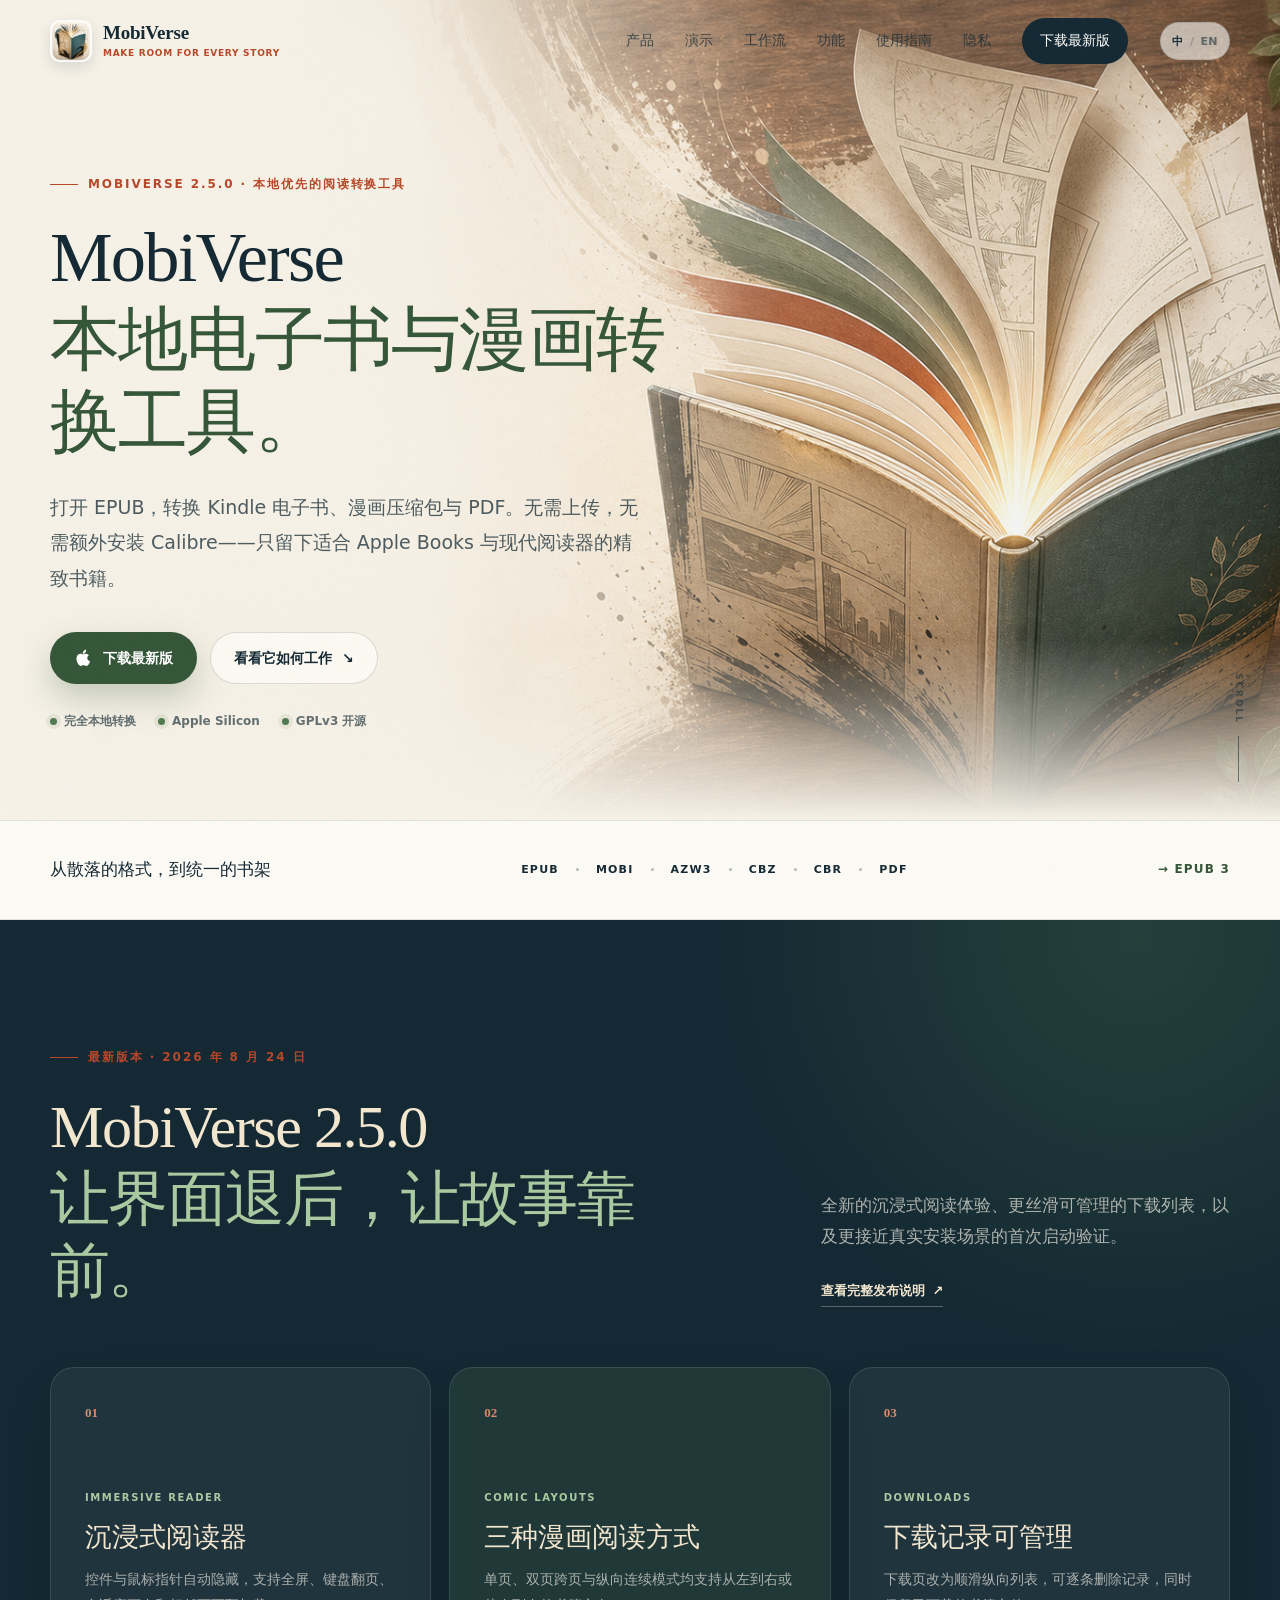
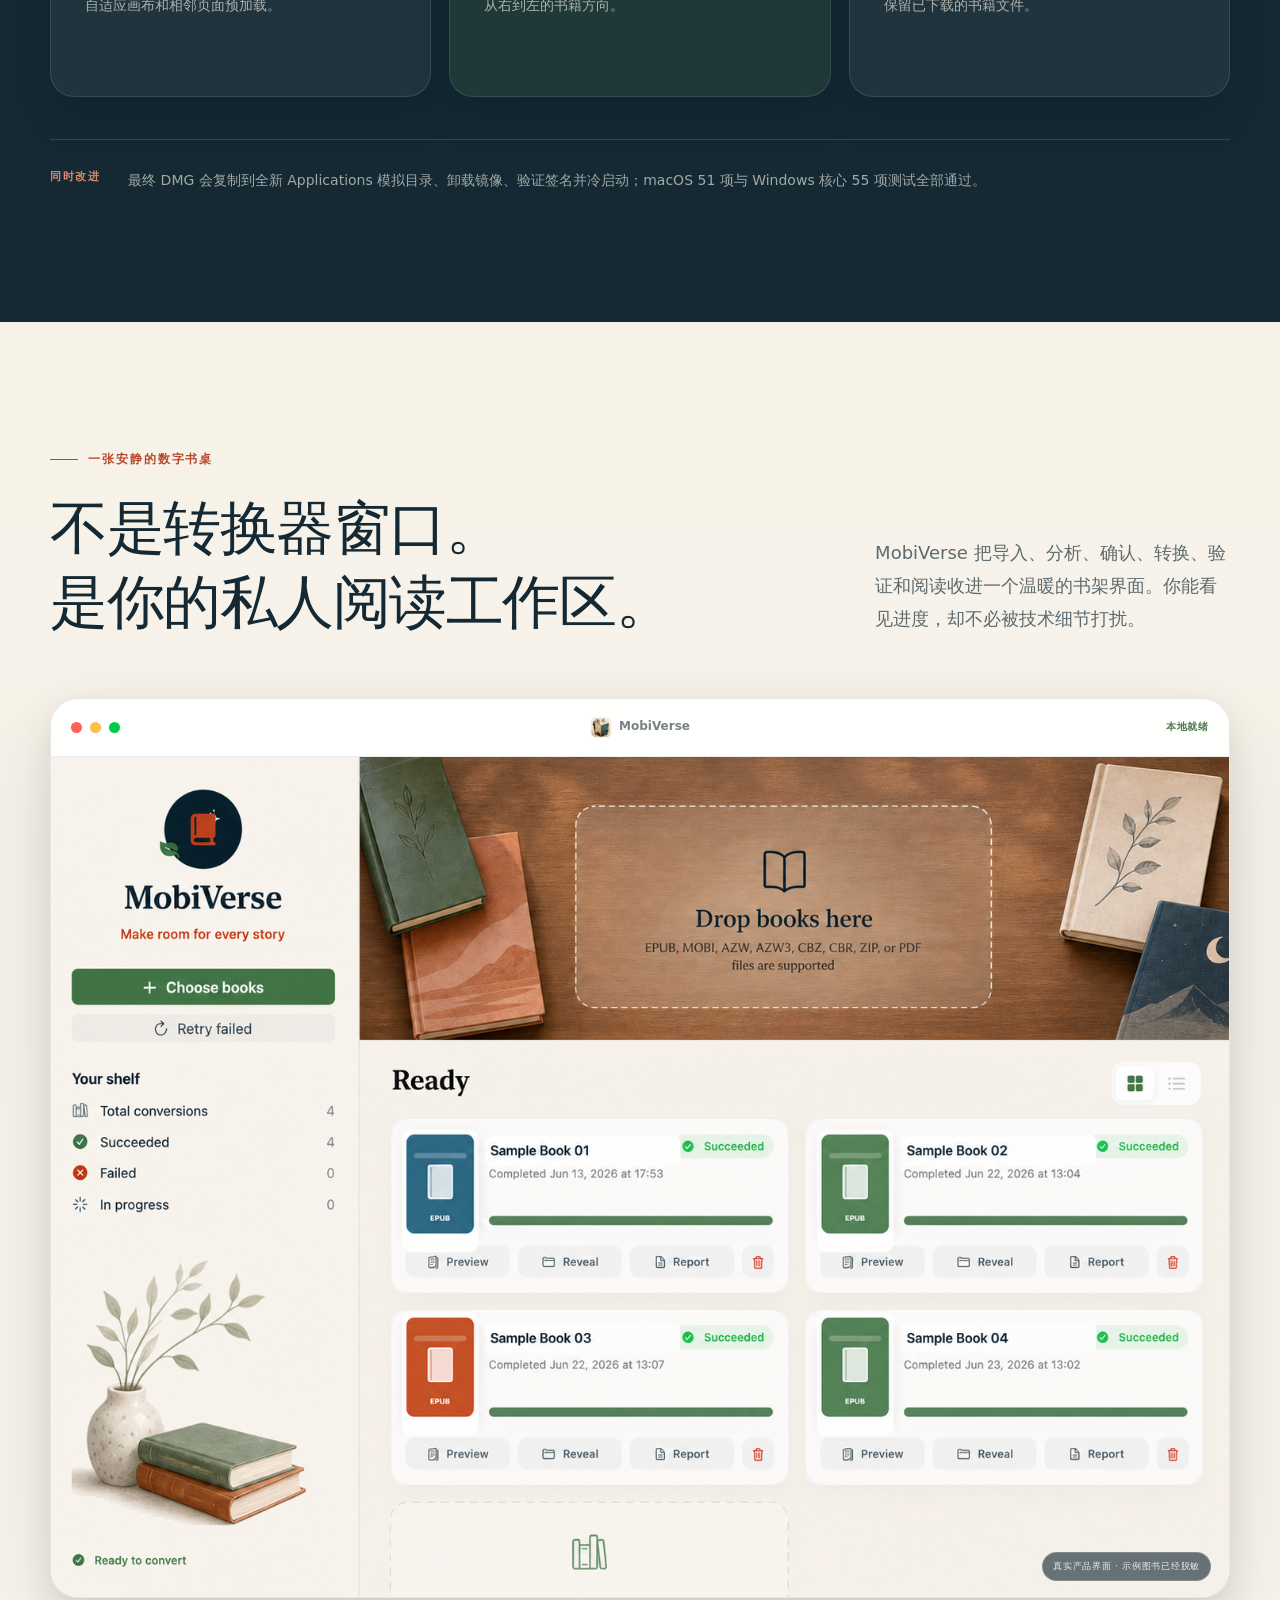
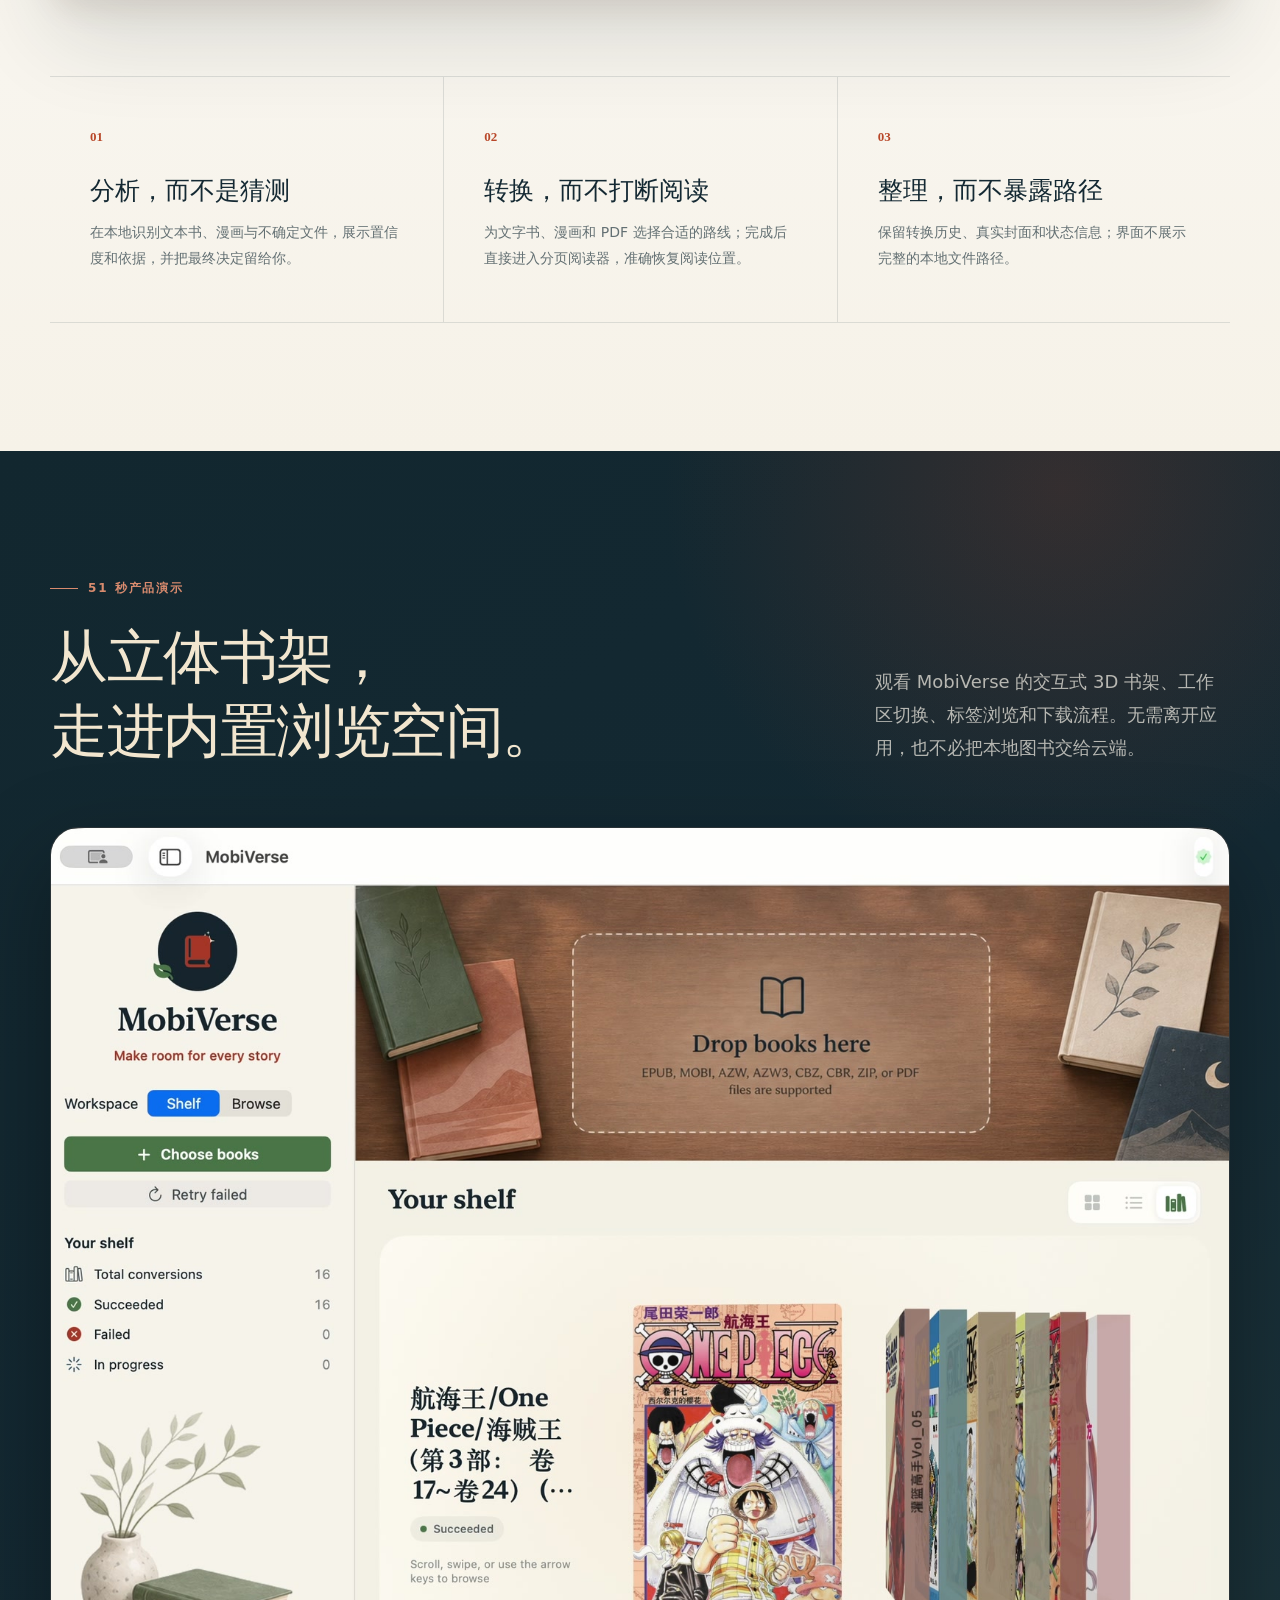
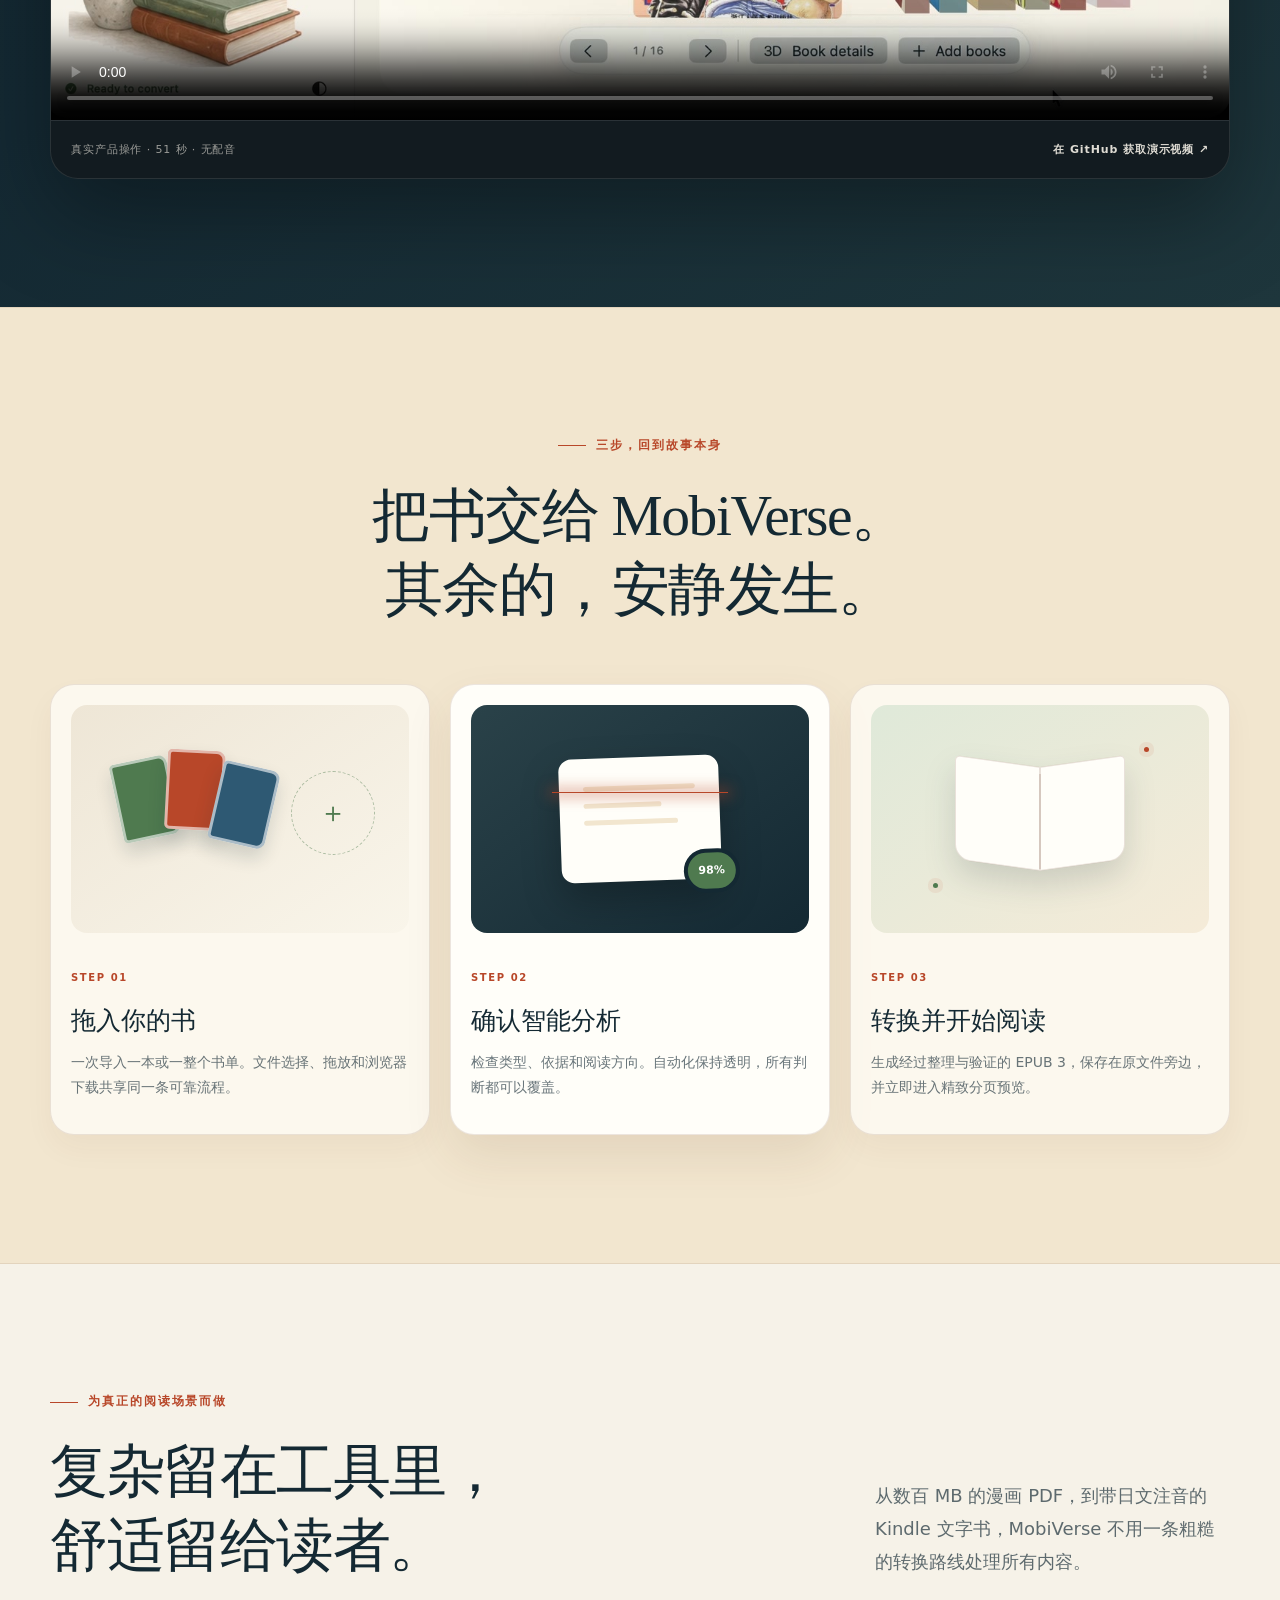
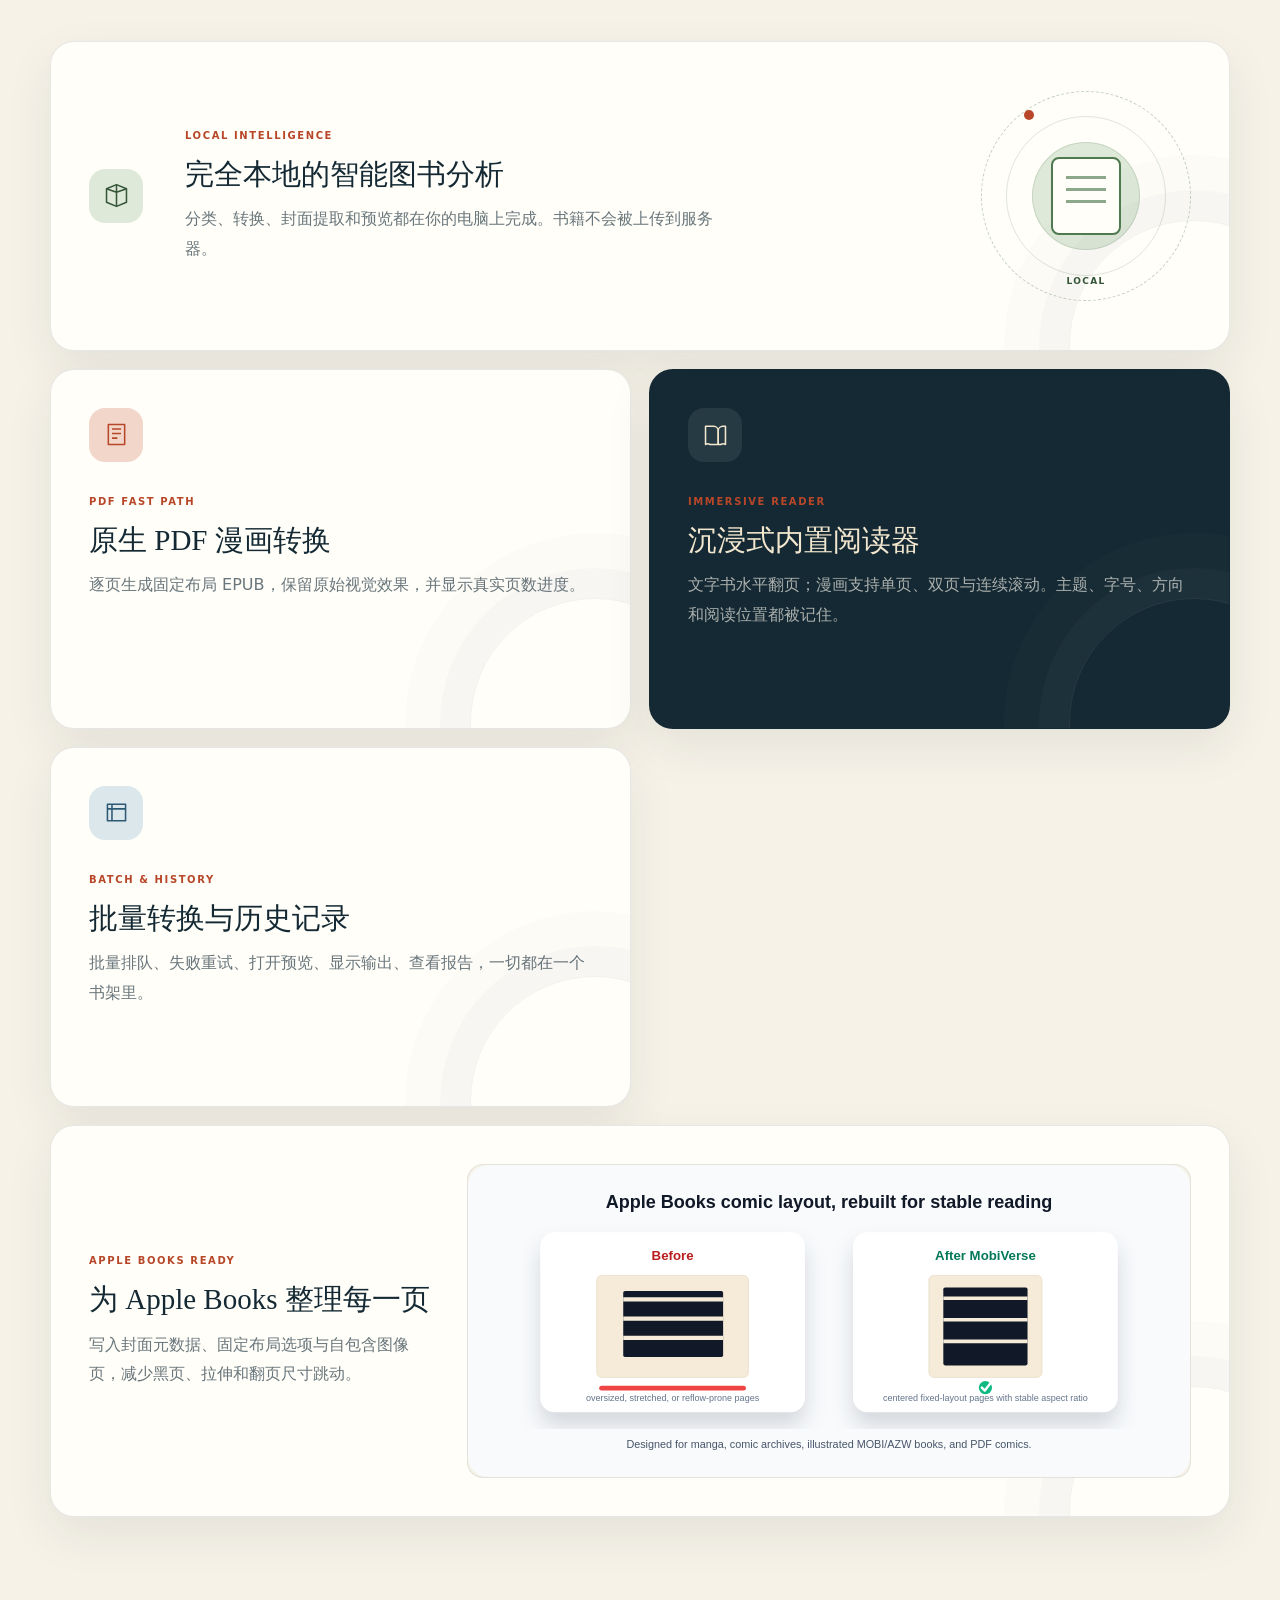
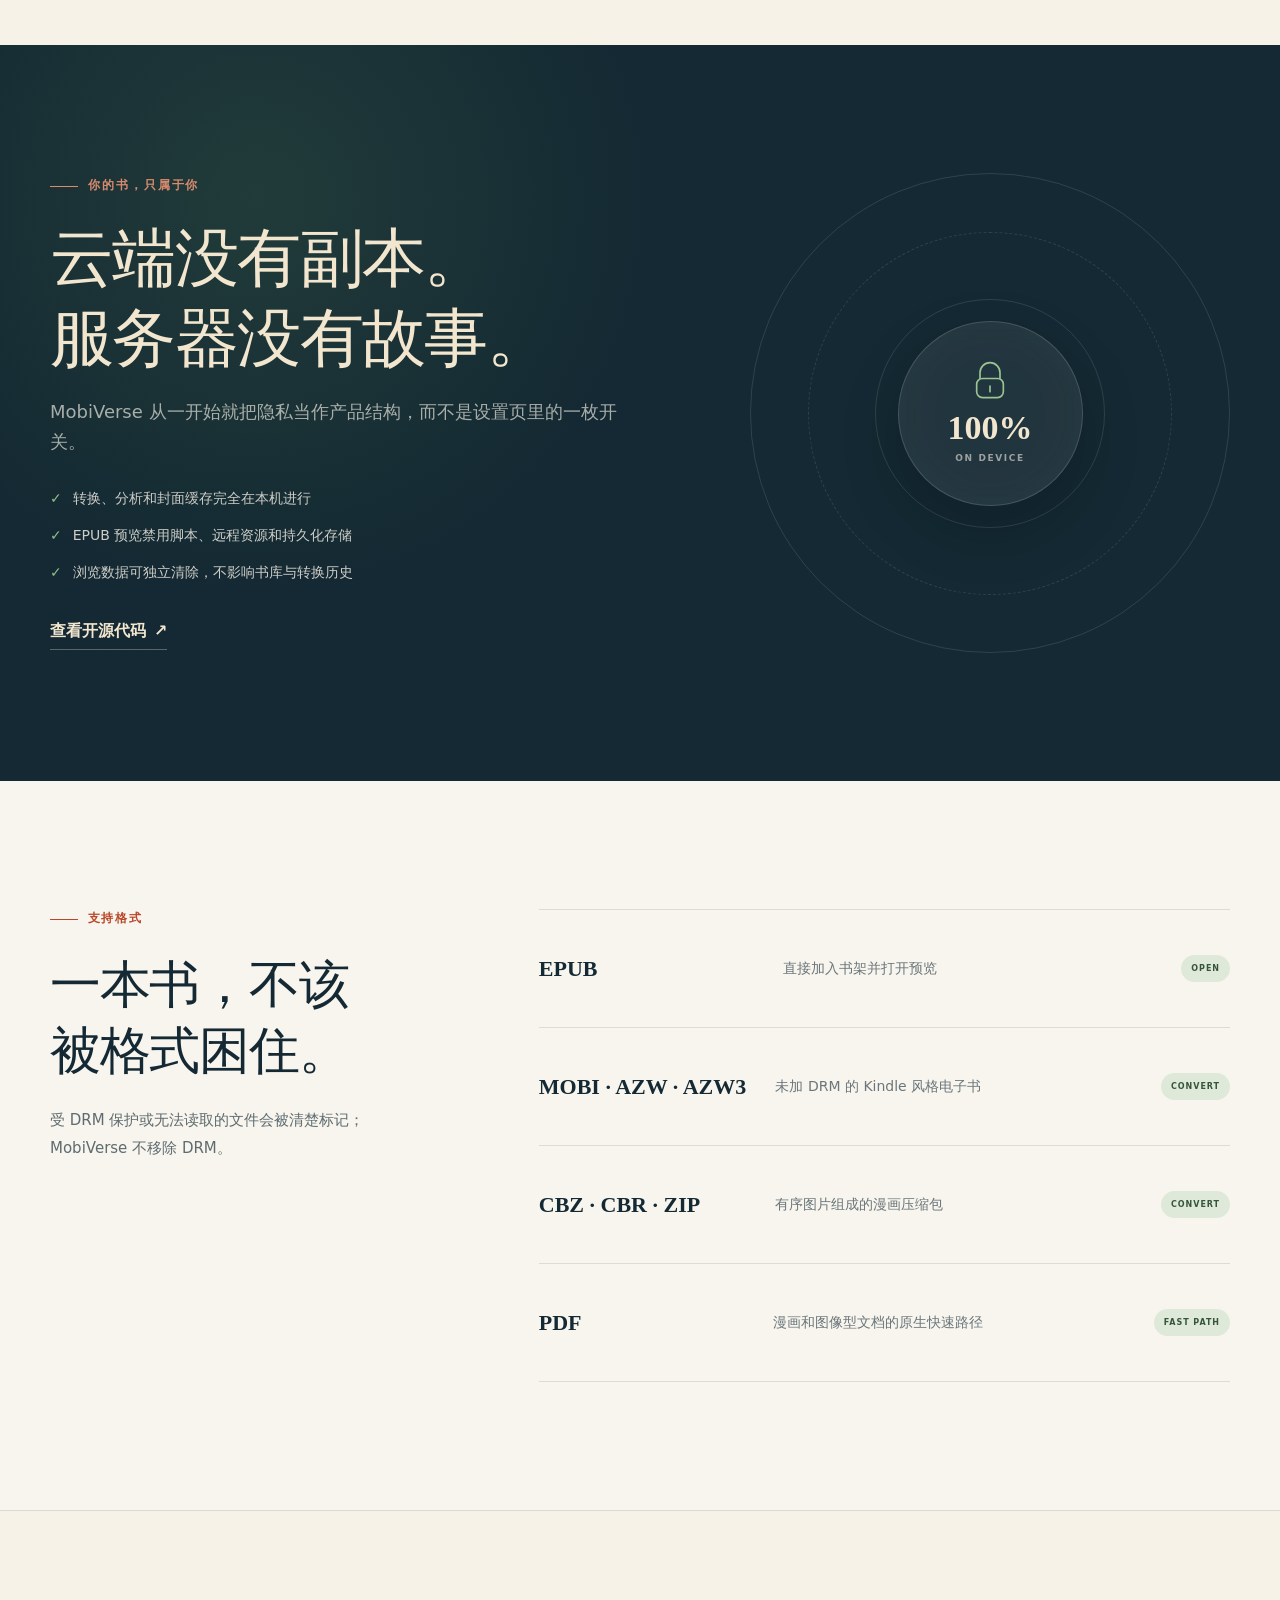
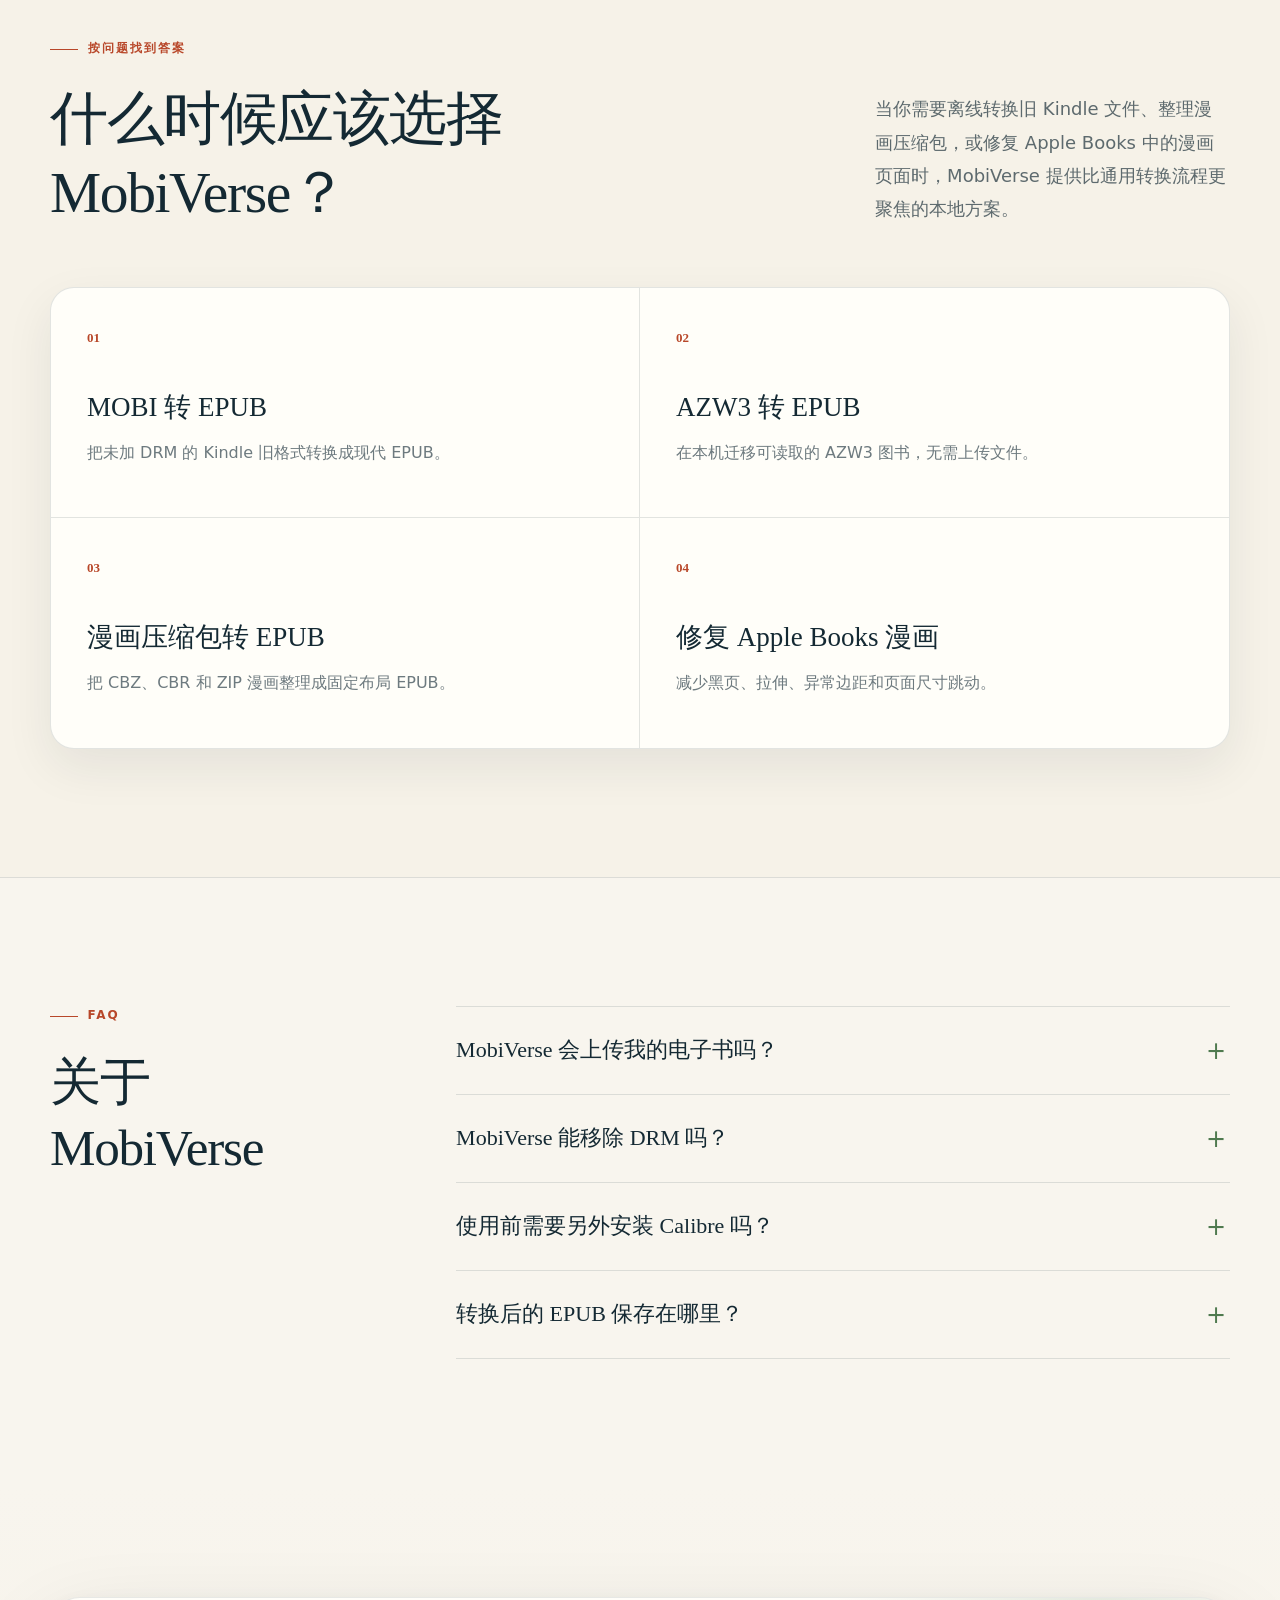
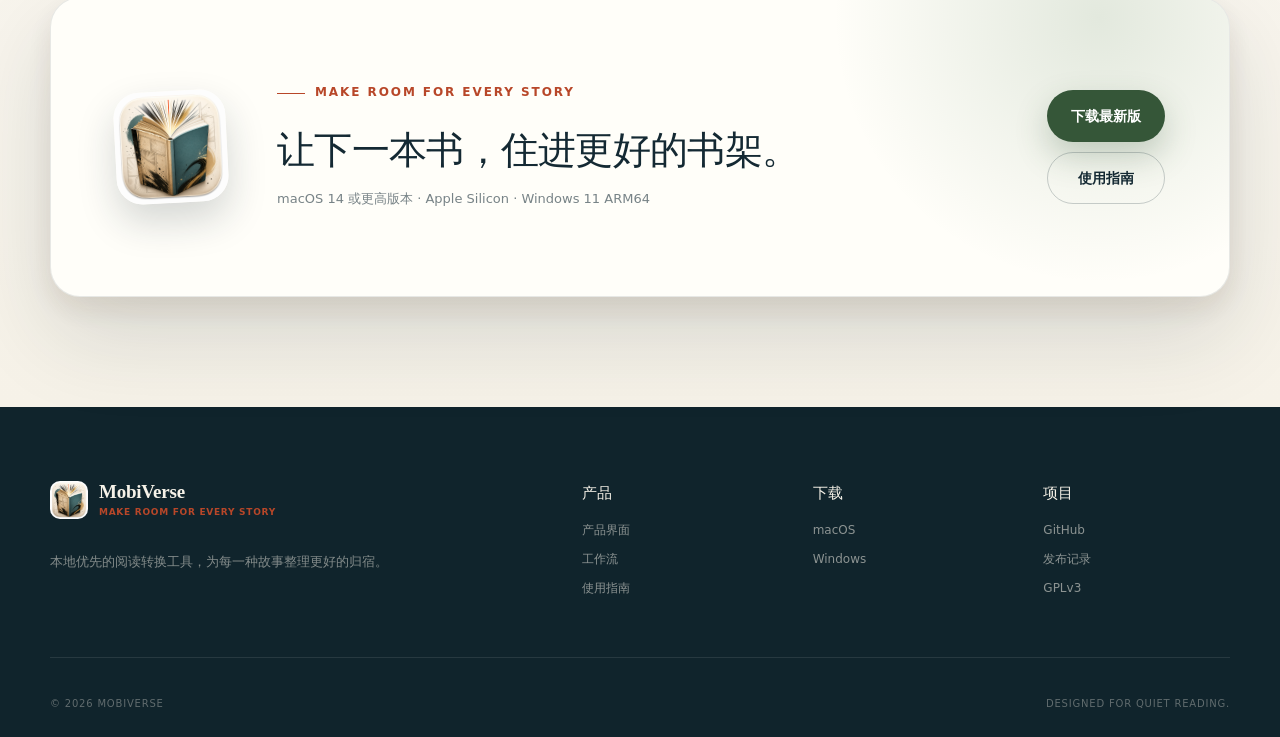
==== commit 36d2099c: "Release MobiVerse 2.5.0" ====
--- a/Website/index.html
+++ b/Website/index.html
@@ -44,9 +44,9 @@
         "alternateName": "MobiVerse ebook and comic converter",
         "url": "https://mobiverse-coral.vercel.app/",
         "downloadUrl": "https://mobiverse-coral.vercel.app/download/",
-        "softwareVersion": "2.4.1",
+        "softwareVersion": "2.5.0",
         "datePublished": "2026-08-11",
-        "releaseNotes": "https://github.com/DemonDevil-Git/MobiVerse/releases/tag/v2.4.1",
+        "releaseNotes": "https://github.com/DemonDevil-Git/MobiVerse/releases/tag/v2.5.0",
         "applicationCategory": "UtilitiesApplication",
         "applicationSubCategory": "Ebook and comic converter",
         "operatingSystem": "macOS 14 or later",
@@ -173,7 +173,7 @@
       <div class="hero-backdrop" aria-hidden="true"></div>
       <div class="shell hero-inner">
         <div class="hero-copy" data-reveal>
-          <p class="eyebrow"><span></span> <b data-i18n="hero.eyebrow">MobiVerse 2.4.1 · 本地优先的阅读转换工具</b></p>
+          <p class="eyebrow"><span></span> <b data-i18n="hero.eyebrow">MobiVerse 2.5.0 · 本地优先的阅读转换工具</b></p>
           <h1 id="hero-title" data-i18n-html="hero.title">MobiVerse<br><em>本地电子书与漫画转换工具。</em></h1>
           <p class="hero-lead" data-i18n="hero.lead">打开 EPUB，转换 Kindle 电子书、漫画压缩包与 PDF。无需上传，无需额外安装 Calibre——只留下适合 Apple Books 与现代阅读器的精致书籍。</p>
           <div class="hero-actions">
@@ -207,39 +207,39 @@
       <div class="shell">
         <div class="release-heading" data-reveal>
           <div>
-            <p class="eyebrow"><span></span> <b data-i18n="latest.eyebrow">最新版本 · 2026 年 8 月 11 日</b></p>
-            <h2 id="latest-title" data-i18n-html="latest.title">MobiVerse 2.4.1<br><em>首次打开，更稳更可靠。</em></h2>
+            <p class="eyebrow"><span></span> <b data-i18n="latest.eyebrow">最新版本 · 2026 年 8 月 24 日</b></p>
+            <h2 id="latest-title" data-i18n-html="latest.title">MobiVerse 2.5.0<br><em>让界面退后，让故事靠前。</em></h2>
           </div>
           <div class="release-summary">
-            <p data-i18n="latest.lead">本次 macOS 补丁修复新用户首次启动闪退，并整理 Browse 标签栏和中文工作区布局。</p>
-            <a class="text-link release-link" href="https://github.com/DemonDevil-Git/MobiVerse/releases/tag/v2.4.1"><span data-i18n="latest.notes">查看完整发布说明</span> <span aria-hidden="true">↗</span></a>
+            <p data-i18n="latest.lead">全新的沉浸式阅读体验、更丝滑可管理的下载列表，以及更接近真实安装场景的首次启动验证。</p>
+            <a class="text-link release-link" href="https://github.com/DemonDevil-Git/MobiVerse/releases/tag/v2.5.0"><span data-i18n="latest.notes">查看完整发布说明</span> <span aria-hidden="true">↗</span></a>
           </div>
         </div>
 
         <div class="release-grid">
           <article class="release-card" data-reveal>
             <span class="release-number">01</span>
-            <p class="feature-kicker">FIRST LAUNCH</p>
-            <h3 data-i18n="latest.languageTitle">首次启动闪退已修复</h3>
-            <p data-i18n="latest.languageBody">本地化资源会从安装包的真实位置安全加载，新用户第一次打开不再因资源定位失败而退出。</p>
+            <p class="feature-kicker">IMMERSIVE READER</p>
+            <h3 data-i18n="latest.languageTitle">沉浸式阅读器</h3>
+            <p data-i18n="latest.languageBody">控件与鼠标指针自动隐藏，支持全屏、键盘翻页、自适应画布和相邻页面预加载。</p>
           </article>
           <article class="release-card featured" data-reveal>
             <span class="release-number">02</span>
-            <p class="feature-kicker">CHINESE WORKSPACE</p>
-            <h3 data-i18n="latest.shelfTitle">中文工作区重新居中</h3>
-            <p data-i18n="latest.shelfBody">“书架 / 浏览”分段选择器占满可用宽度，中文短标签不再让整个控件明显偏左。</p>
+            <p class="feature-kicker">COMIC LAYOUTS</p>
+            <h3 data-i18n="latest.shelfTitle">三种漫画阅读方式</h3>
+            <p data-i18n="latest.shelfBody">单页、双页跨页与纵向连续模式均支持从左到右或从右到左的书籍方向。</p>
           </article>
           <article class="release-card" data-reveal>
             <span class="release-number">03</span>
-            <p class="feature-kicker">BROWSE TABS</p>
-            <h3 data-i18n="latest.downloadTitle">+ 固定在下载左侧</h3>
-            <p data-i18n="latest.downloadBody">Browse 的新增标签按钮保持在右侧操作区，并紧邻下载按钮左边。</p>
+            <p class="feature-kicker">DOWNLOADS</p>
+            <h3 data-i18n="latest.downloadTitle">下载记录可管理</h3>
+            <p data-i18n="latest.downloadBody">下载页改为顺滑纵向列表，可逐条删除记录，同时保留已下载的书籍文件。</p>
           </article>
         </div>
 
         <div class="release-detail" data-reveal>
           <strong data-i18n="latest.detailLabel">同时改进</strong>
-          <p data-i18n="latest.detailBody">最终 DMG 会从挂载卷以全新偏好目录启动，并在稳定窗口持续运行；51 项自动化测试已全部通过。</p>
+          <p data-i18n="latest.detailBody">最终 DMG 会复制到全新 Applications 模拟目录、卸载镜像、验证签名并冷启动；macOS 51 项与 Windows 核心 55 项测试全部通过。</p>
         </div>
       </div>
     </section>
@@ -375,7 +375,7 @@
 
           <article class="feature-card dark-card" data-reveal>
             <div class="feature-icon light" aria-hidden="true"><svg viewBox="0 0 32 32"><path d="M5 7h9a5 5 0 0 1 5 5v15H10a5 5 0 0 0-5 0V7Z"/><path d="M27 7h-3a5 5 0 0 0-5 5v15h3a5 5 0 0 1 5 0V7Z"/></svg></div>
-            <span class="feature-kicker">PAGINATED READER</span><h3 data-i18n="features.readerTitle">阅读优先的分页预览</h3><p data-i18n="features.readerBody">文字书水平翻页，漫画逐页适配窗口；主题、字号和阅读位置都被记住。</p>
+            <span class="feature-kicker">IMMERSIVE READER</span><h3 data-i18n="features.readerTitle">沉浸式内置阅读器</h3><p data-i18n="features.readerBody">文字书水平翻页；漫画支持单页、双页与连续滚动。主题、字号、方向和阅读位置都被记住。</p>
           </article>
 
           <article class="feature-card" data-reveal>
